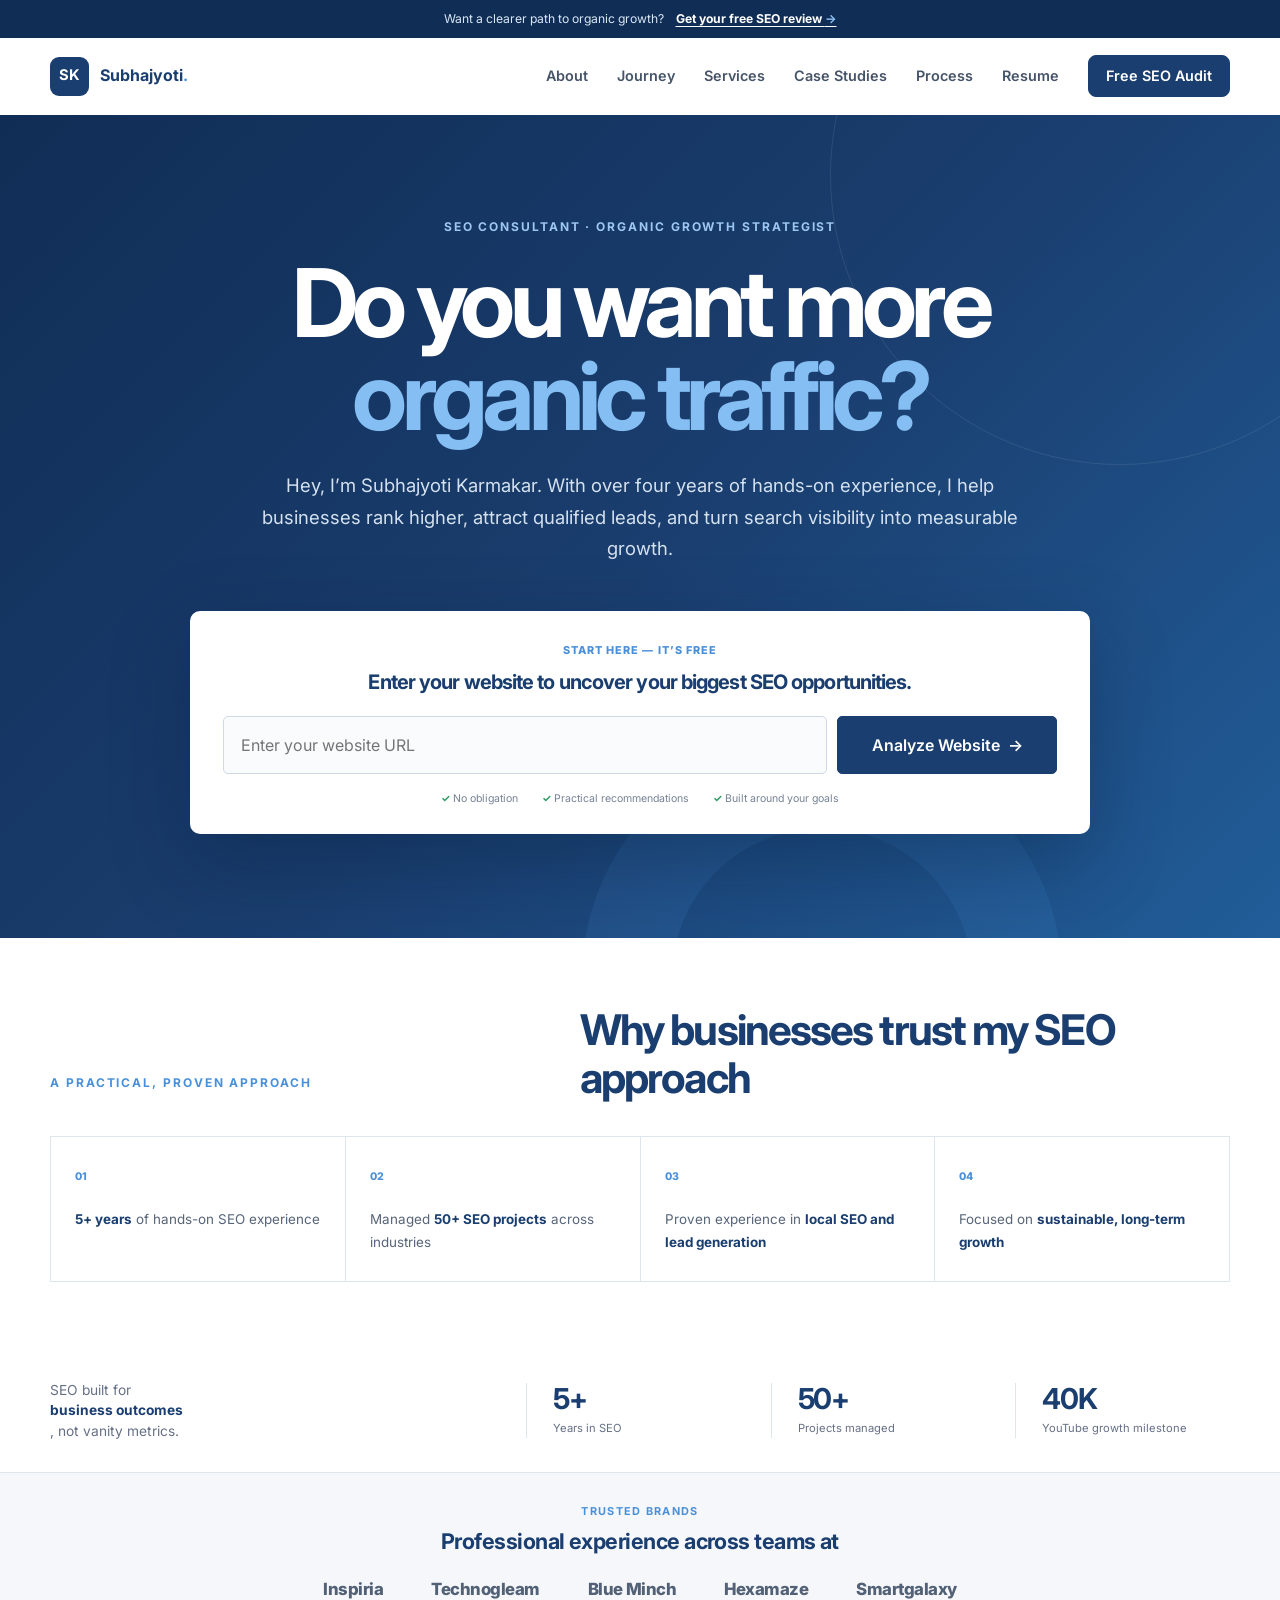
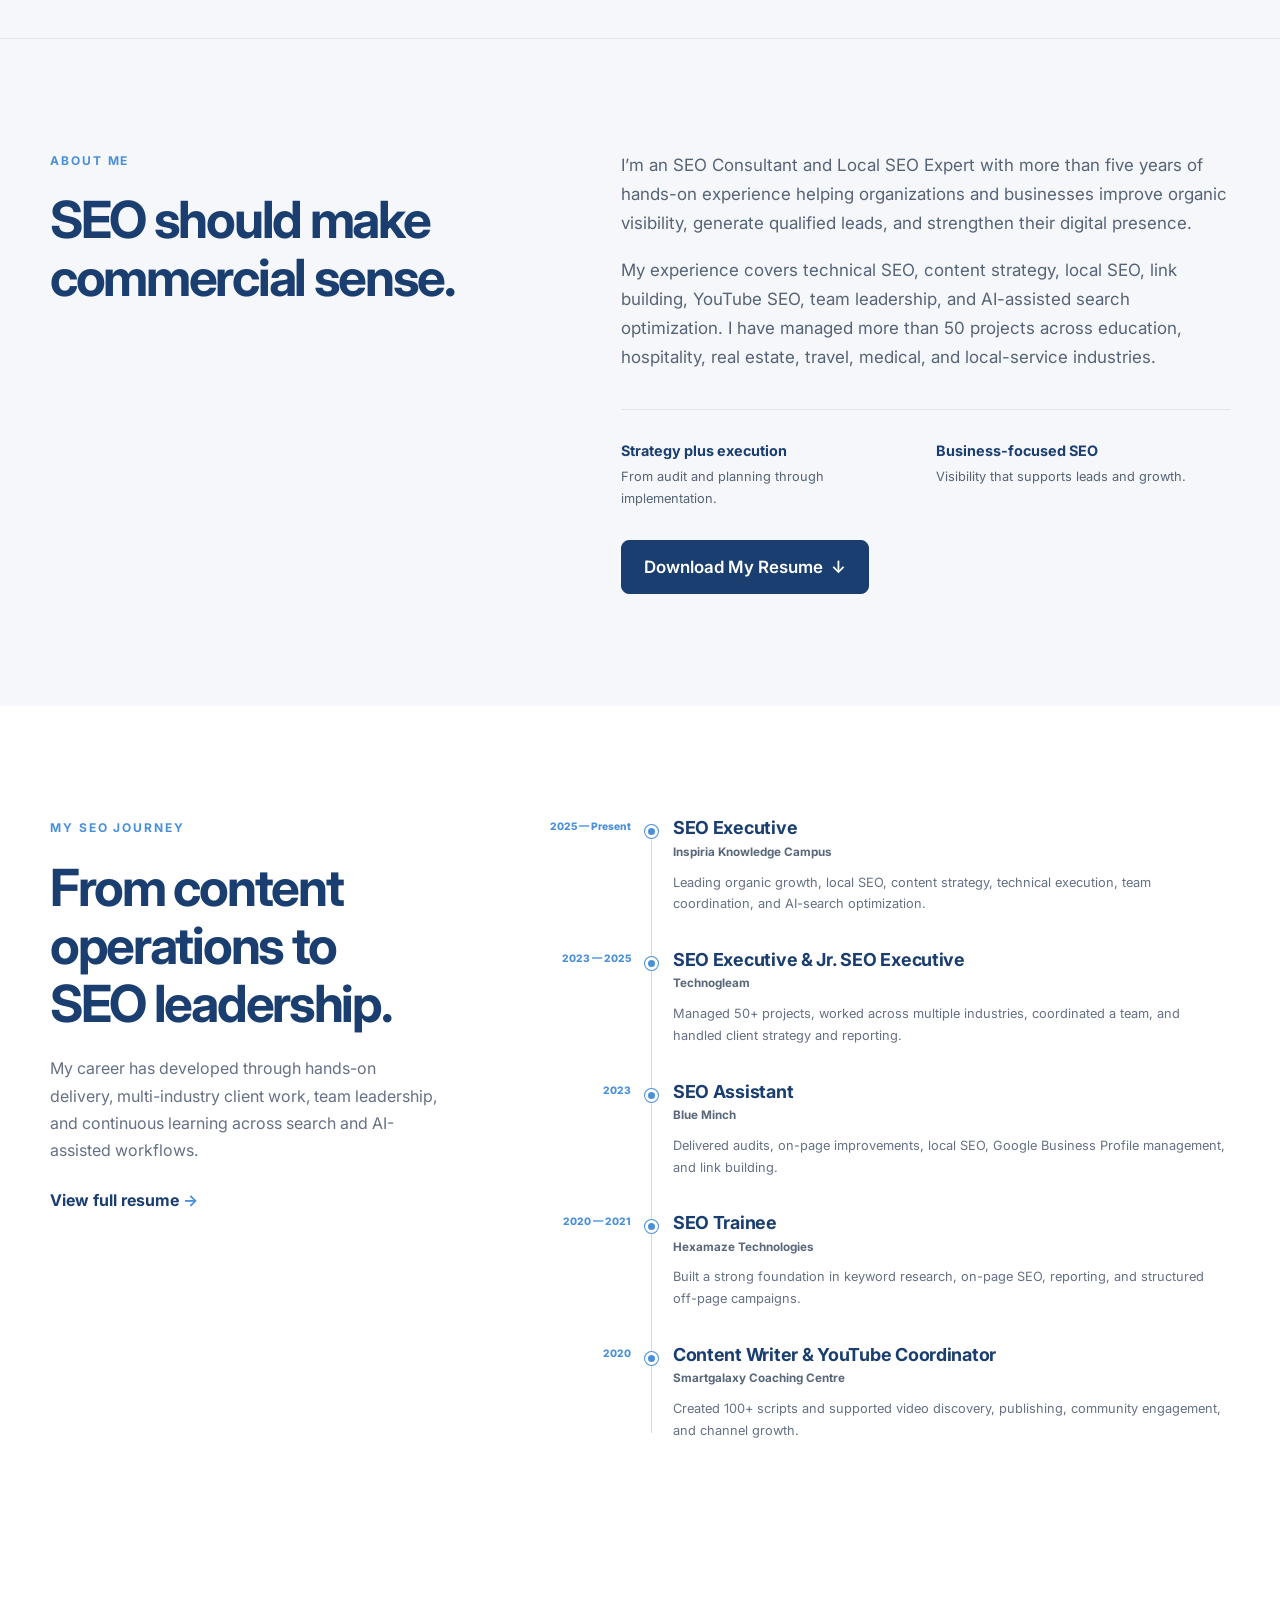
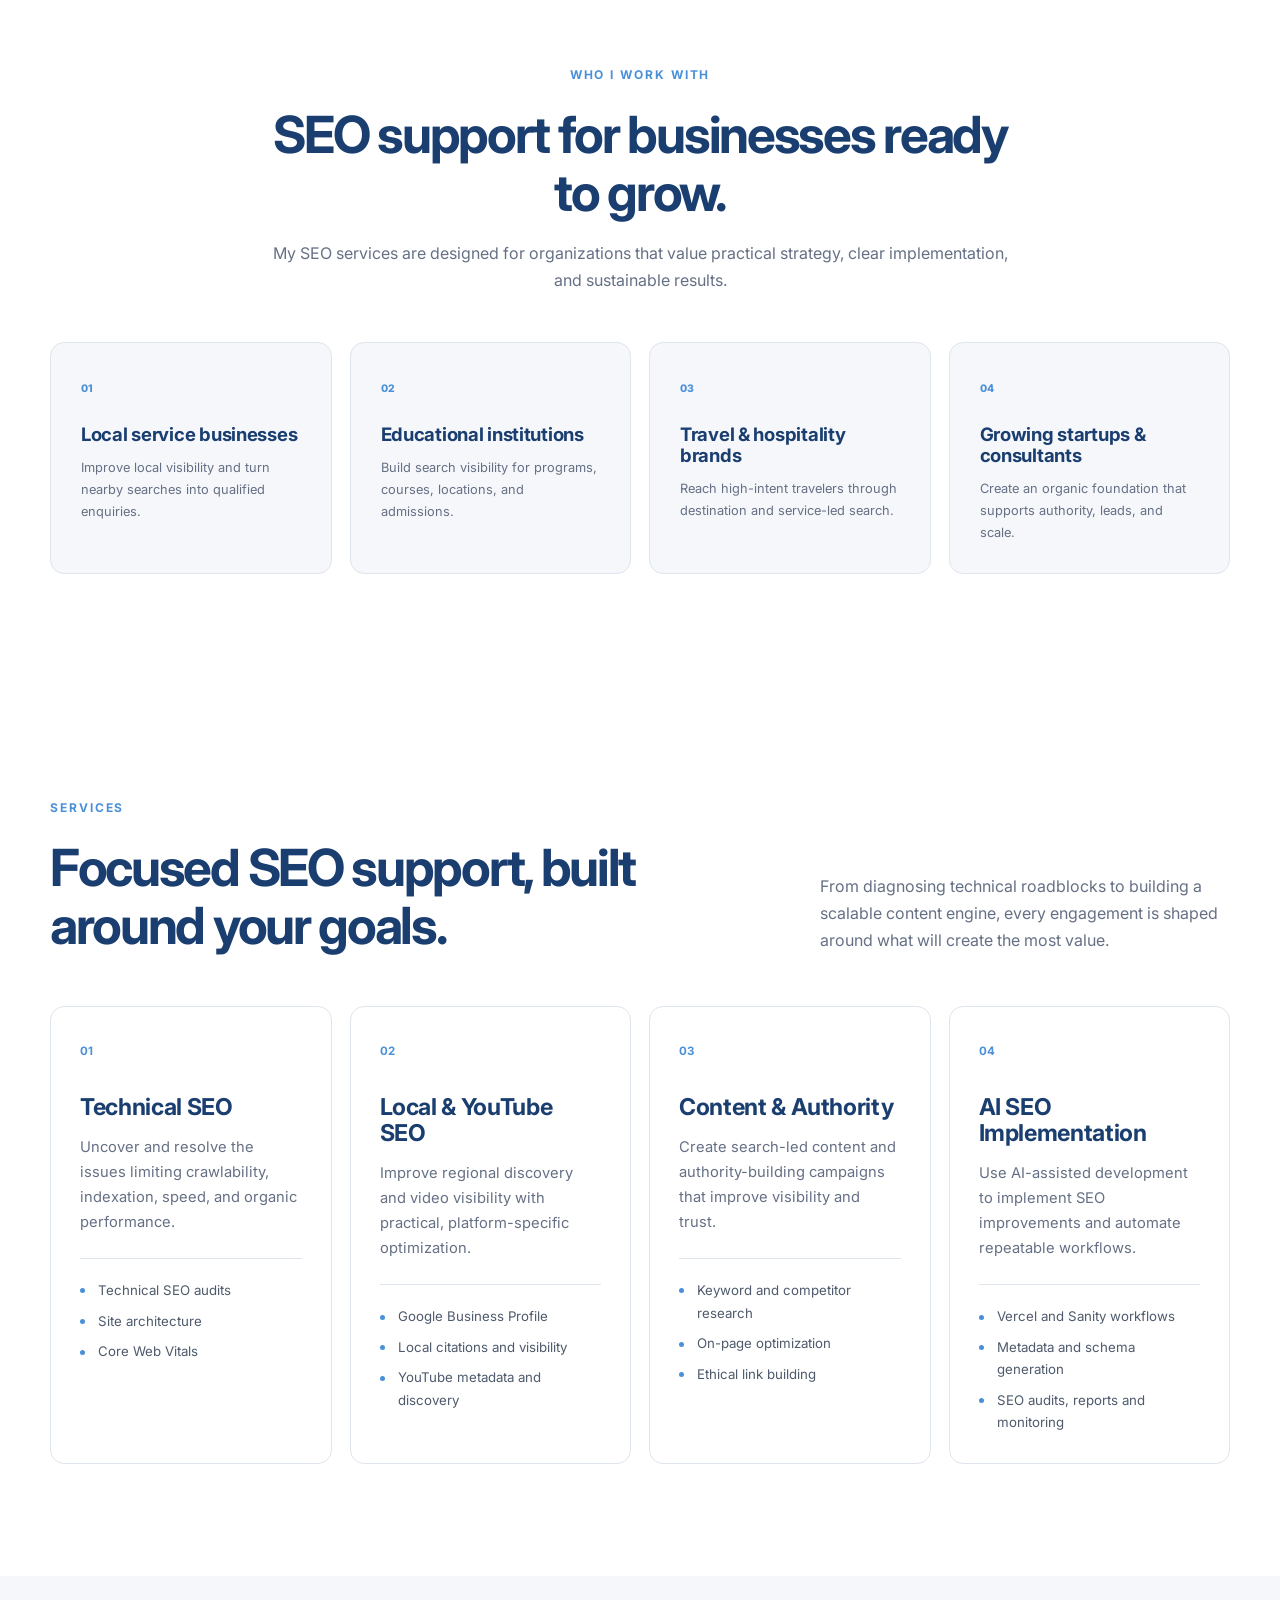
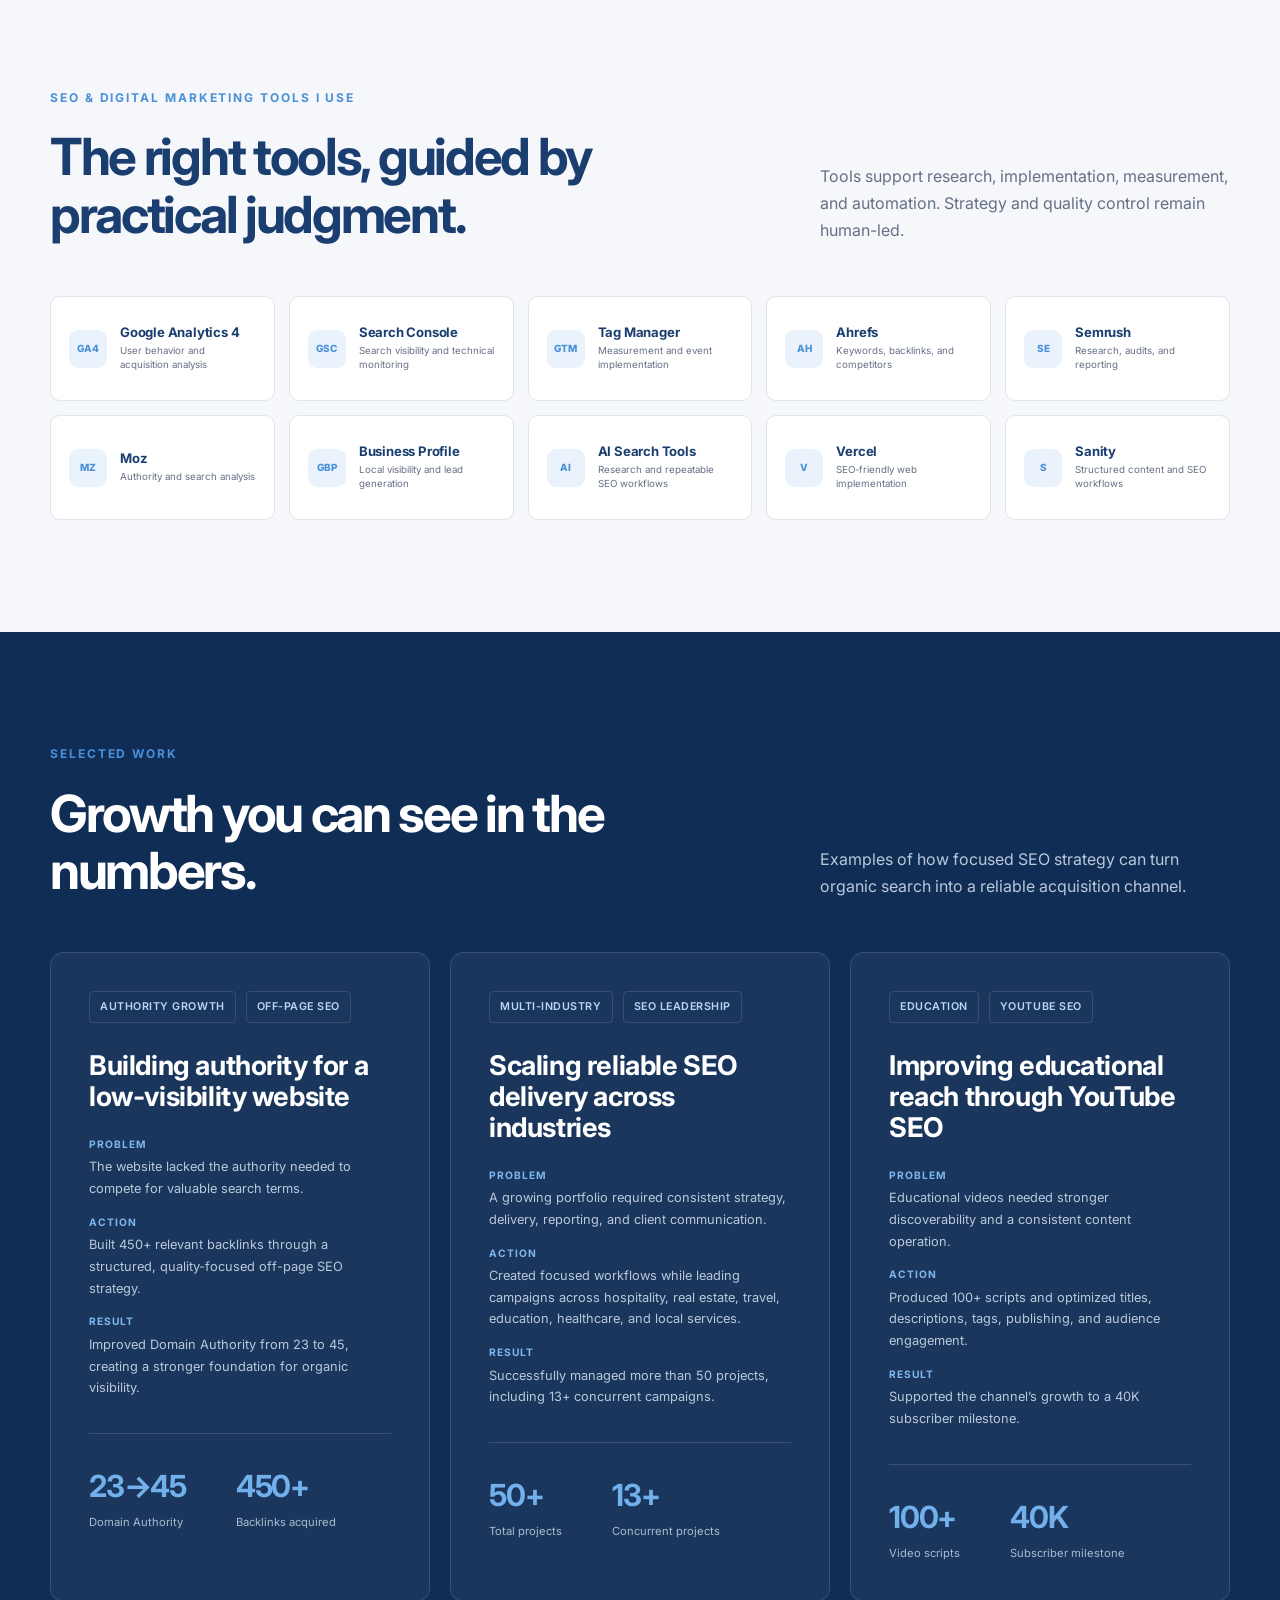
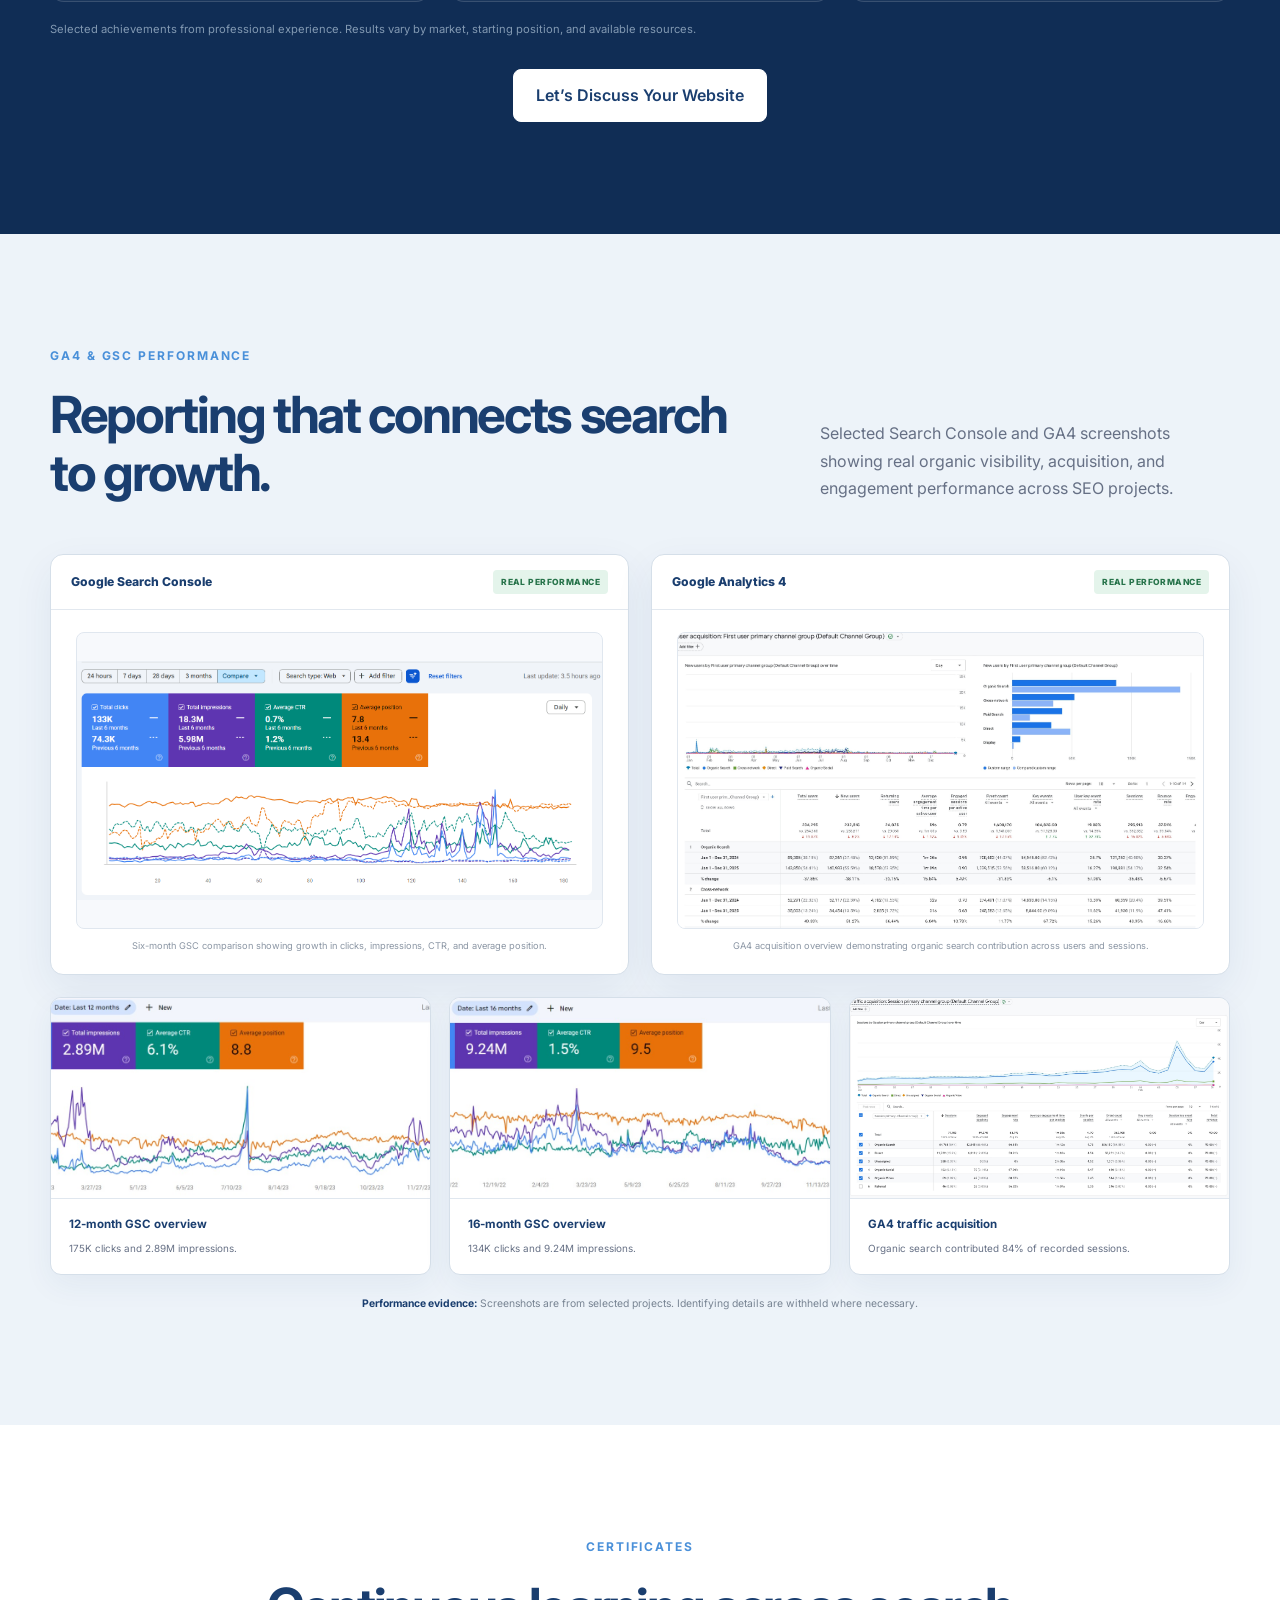
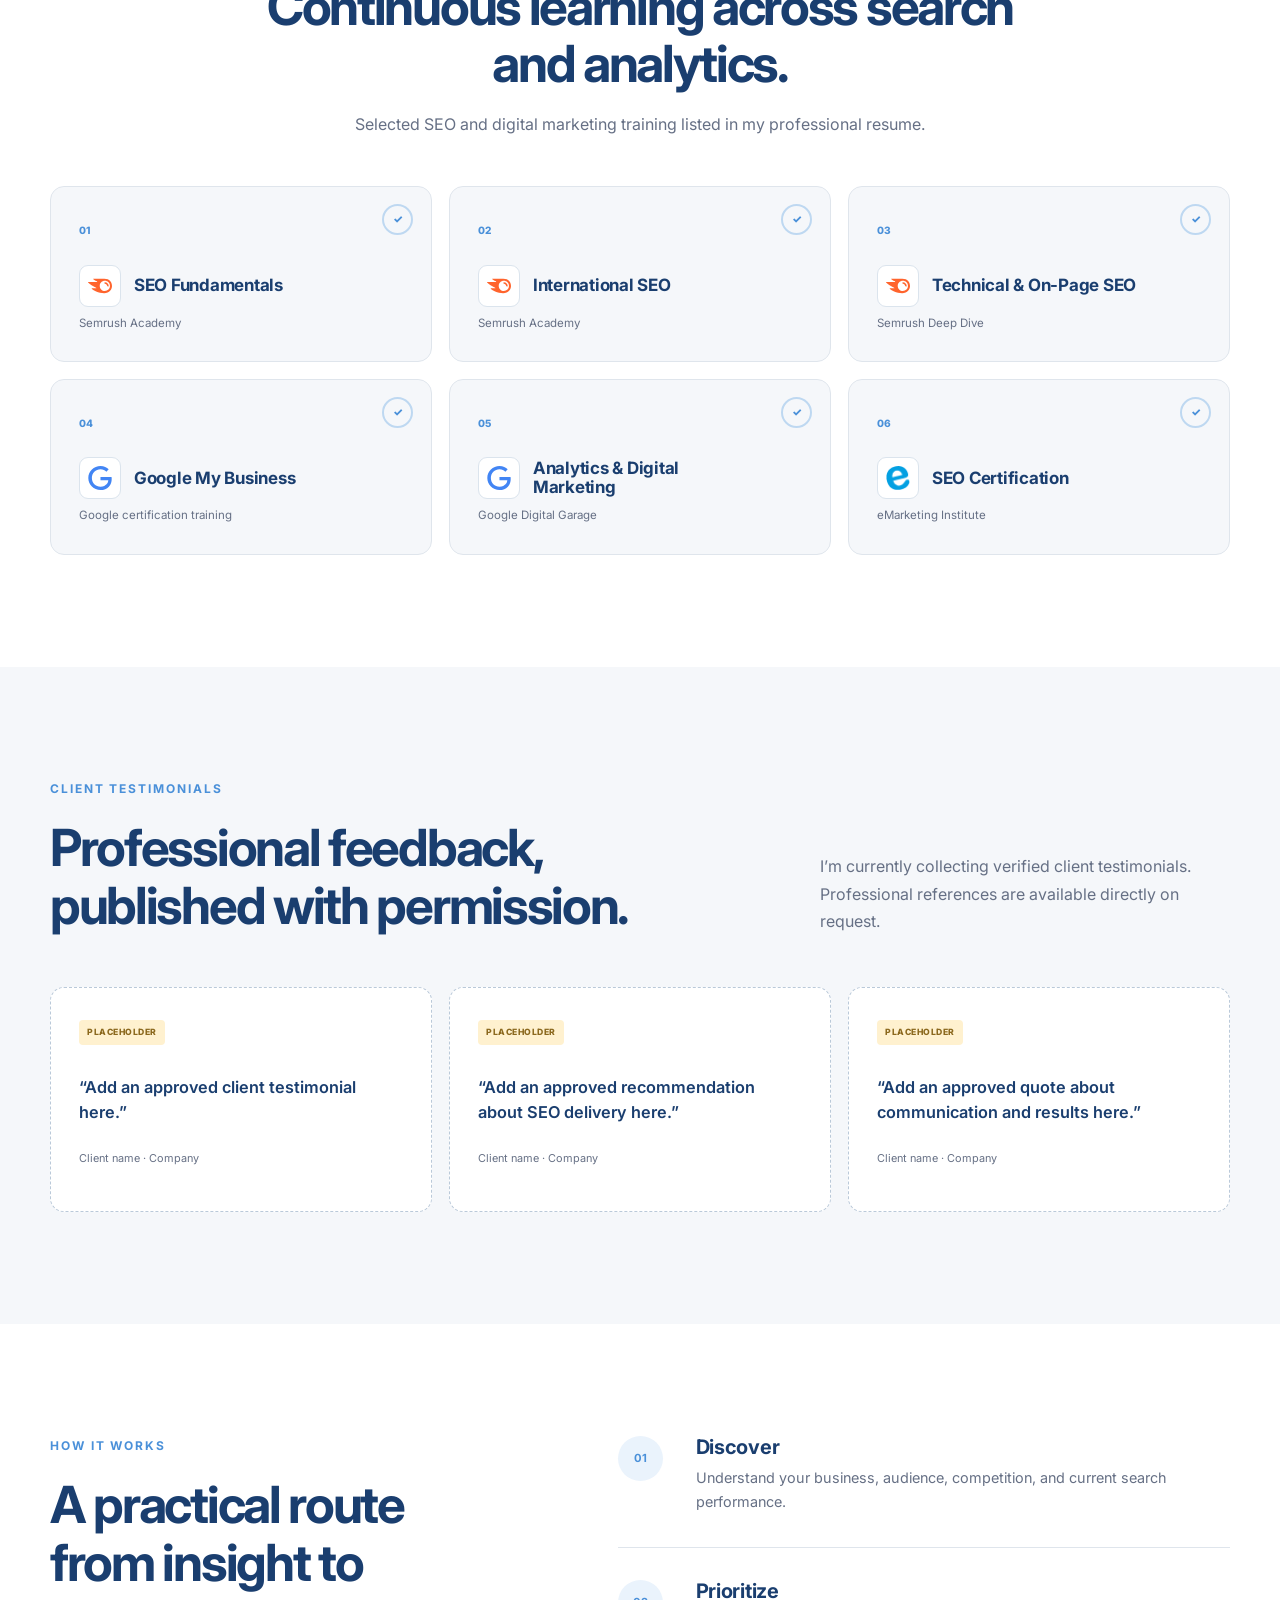
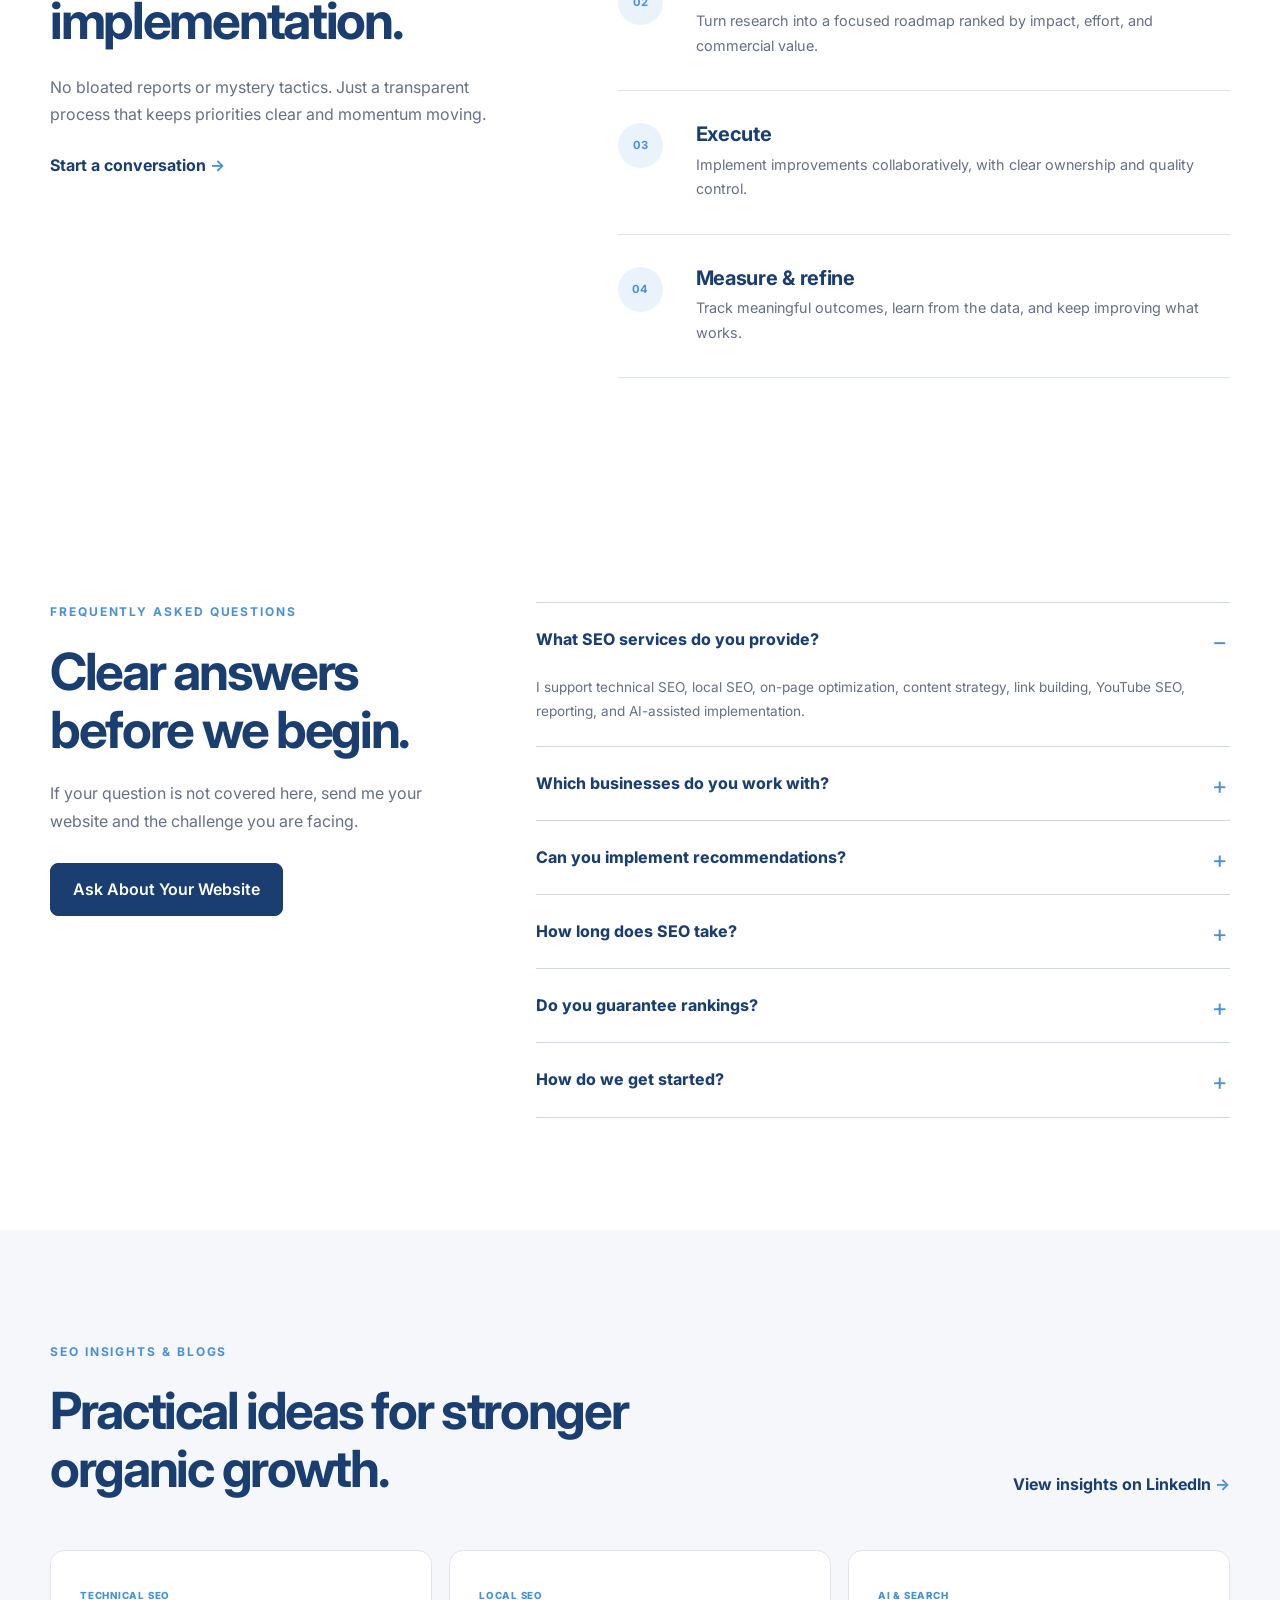
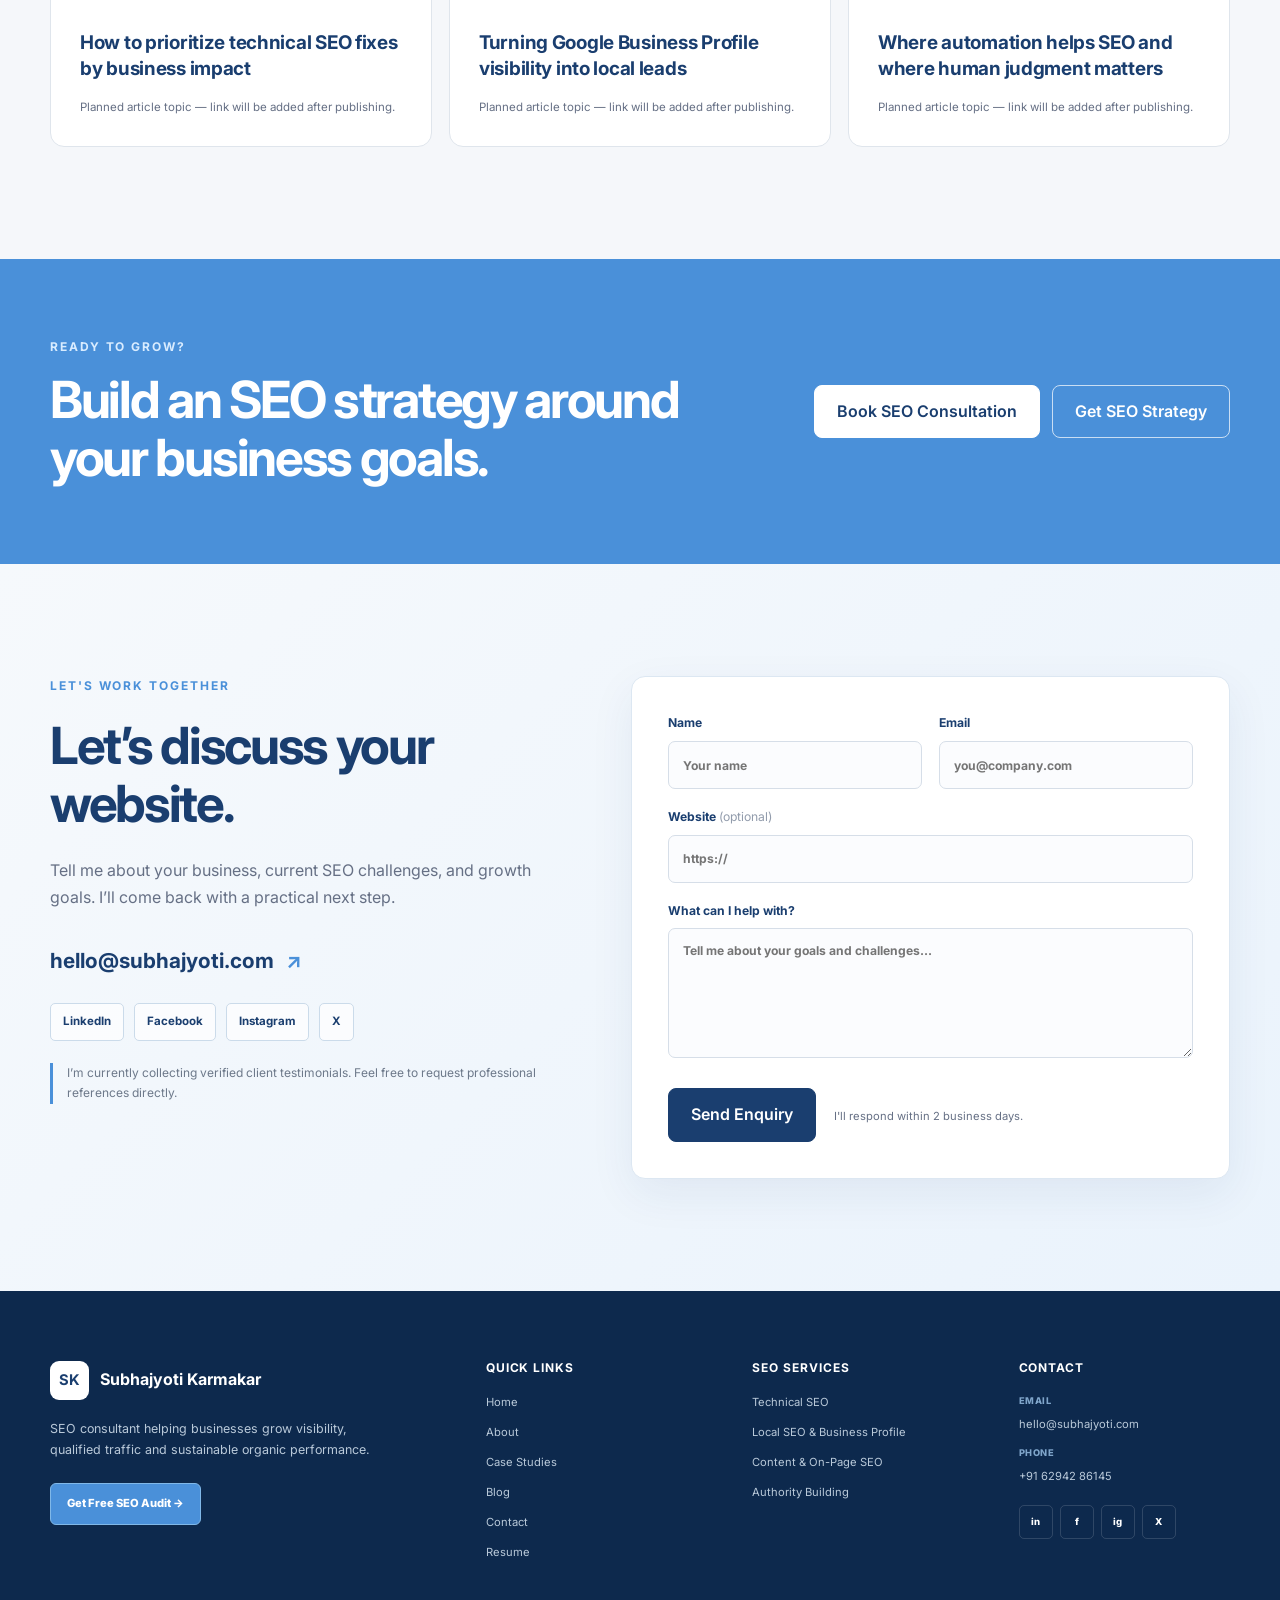
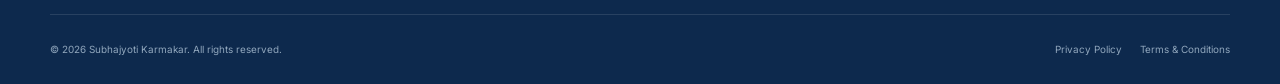
==== index.html @ 091ea323 "Add files via upload" ====
<!DOCTYPE html>
<html lang="en">
<head>
  <meta charset="UTF-8">
  <meta name="viewport" content="width=device-width, initial-scale=1.0">
  <meta name="description" content="Subhajyoti Karmakar is an SEO Consultant and Local SEO Expert providing practical SEO services for sustainable visibility, qualified leads and business growth.">
  <meta name="author" content="Subhajyoti Karmakar">
  <meta name="theme-color" content="#1A3E6F">

  <meta property="og:type" content="website">
  <meta property="og:title" content="Subhajyoti Karmakar | SEO Consultant & Local SEO Expert">
  <meta property="og:description" content="Practical, data-driven SEO services for sustainable visibility, qualified leads and long-term business growth.">

  <title>SEO Consultant & Local SEO Expert | Subhajyoti Karmakar</title>

  <link rel="preconnect" href="https://fonts.googleapis.com">
  <link rel="preconnect" href="https://fonts.gstatic.com" crossorigin>
  <link href="https://fonts.googleapis.com/css2?family=Inter:wght@400;500;600;700&display=swap" rel="stylesheet">
  <link rel="stylesheet" href="assets/css/styles.css">
  <script src="assets/js/script.js" defer></script>

  <script type="application/ld+json">
    {
      "@context": "https://schema.org",
      "@type": "Person",
      "name": "Subhajyoti Karmakar",
      "jobTitle": "SEO Consultant and Local SEO Expert",
      "email": "mailto:hello@subhajyoti.com",
      "sameAs": [
        "https://www.linkedin.com/in/subhajyoti-karmakar/",
        "https://www.facebook.com/subhajyotik0",
        "https://www.instagram.com/iamsubhajyoti/",
        "https://x.com/i_am_subhajyoti"
      ],
      "description": "SEO consultant with over four years of experience in technical SEO, local SEO, content strategy, link building and AI-assisted SEO implementation.",
      "knowsAbout": ["Technical SEO", "Local SEO", "Content Strategy", "Link Building", "YouTube SEO", "Vercel", "Sanity", "SEO Automation"]
    }
  </script>
  <script type="application/ld+json">
    {
      "@context": "https://schema.org",
      "@type": "FAQPage",
      "mainEntity": [
        {"@type":"Question","name":"What SEO services do you provide?","acceptedAnswer":{"@type":"Answer","text":"Technical SEO, local SEO, on-page optimization, content strategy, link building, YouTube SEO, reporting, and AI-assisted implementation."}},
        {"@type":"Question","name":"Which businesses do you work with?","acceptedAnswer":{"@type":"Answer","text":"Local service businesses, educational institutions, travel and hospitality brands, startups, and independent consultants."}},
        {"@type":"Question","name":"Can you implement recommendations?","acceptedAnswer":{"@type":"Answer","text":"Yes. Support is available for strategy and implementation, including technical fixes, metadata, schema, content workflows, Vercel, and Sanity."}},
        {"@type":"Question","name":"How long does SEO take?","acceptedAnswer":{"@type":"Answer","text":"Timelines depend on competition, website health, authority, and resources. Sustainable campaigns usually require consistent work over several months."}},
        {"@type":"Question","name":"Do you guarantee rankings?","acceptedAnswer":{"@type":"Answer","text":"No specific ranking can be guaranteed. The focus is on strong fundamentals, qualified visibility, measurable improvement, and long-term growth."}},
        {"@type":"Question","name":"How do we get started?","acceptedAnswer":{"@type":"Answer","text":"Share your website, target market, business goal, and current challenge to receive a practical recommended next step."}}
      ]
    }
  </script>
</head>
<body>
  <a class="skip-link" href="#main-content">Skip to main content</a>

  <div class="announcement">
    <div class="container announcement-inner">
      <span>Want a clearer path to organic growth?</span>
      <a href="#contact">Get your free SEO review <span aria-hidden="true">&rarr;</span></a>
    </div>
  </div>

  <header class="site-header" id="top">
    <div class="container nav-wrap">
      <a class="brand" href="#top" aria-label="Subhajyoti Karmakar, home">
        <span class="brand-mark" aria-hidden="true">SK</span>
        <span>Subhajyoti<span class="brand-dot">.</span></span>
      </a>

      <button class="menu-toggle" type="button" aria-expanded="false" aria-controls="primary-nav" aria-label="Open navigation menu">
        <span></span><span></span><span></span>
      </button>

      <nav class="primary-nav" id="primary-nav" aria-label="Primary navigation">
        <a href="#about">About</a>
        <a href="#journey">Journey</a>
        <a href="#services">Services</a>
        <a href="#work">Case Studies</a>
        <a href="#process">Process</a>
        <a href="assets/documents/subhajyoti-karmakar-resume.pdf" target="_blank">Resume</a>
        <a class="button button-small" href="#contact">Free SEO Audit</a>
      </nav>
    </div>
  </header>

  <main id="main-content">
    <section class="hero section" id="audit" aria-labelledby="hero-title">
      <div class="container hero-grid">
        <div class="hero-copy">
          <p class="eyebrow hero-eyebrow">SEO Consultant &middot; Organic Growth Strategist</p>
          <h1 id="hero-title">Do you want more <span>organic traffic?</span></h1>
          <p class="hero-text">Hey, I&rsquo;m Subhajyoti Karmakar. With over four years of hands-on experience, I help businesses rank higher, attract qualified leads, and turn search visibility into measurable growth.</p>
        </div>

        <aside class="audit-card" aria-label="Free SEO audit request">
          <span class="audit-kicker">Start here &mdash; it&rsquo;s free</span>
          <h2>Enter your website to uncover your biggest SEO opportunities.</h2>
          <form class="audit-form" id="audit-form">
            <label class="sr-only" for="audit-url">Your website URL</label>
            <input id="audit-url" name="website" type="url" autocomplete="url" placeholder="Enter your website URL" required>
            <button class="button" type="submit">Analyze Website <span aria-hidden="true">&rarr;</span></button>
          </form>
          <div class="audit-points">
            <span><i aria-hidden="true">&check;</i> No obligation</span>
            <span><i aria-hidden="true">&check;</i> Practical recommendations</span>
            <span><i aria-hidden="true">&check;</i> Built around your goals</span>
          </div>
        </aside>
      </div>
    </section>

    <section class="trust-highlight" aria-labelledby="trust-title">
      <div class="container">
        <div class="trust-heading">
          <p class="eyebrow">A practical, proven approach</p>
          <h2 id="trust-title">Why businesses trust my SEO approach</h2>
        </div>
        <div class="trust-grid">
          <article><span>01</span><p><strong>5+ years</strong> of hands-on SEO experience</p></article>
          <article><span>02</span><p>Managed <strong>50+ SEO projects</strong> across industries</p></article>
          <article><span>03</span><p>Proven experience in <strong>local SEO and lead generation</strong></p></article>
          <article><span>04</span><p>Focused on <strong>sustainable, long-term growth</strong></p></article>
        </div>
      </div>
    </section>

    <section class="proof-strip" aria-label="SEO highlights">
      <div class="container proof-grid">
        <p>SEO built for <strong>business outcomes</strong>, not vanity metrics.</p>
        <div><strong>5+</strong><span>Years in SEO</span></div>
        <div><strong>50+</strong><span>Projects managed</span></div>
        <div><strong>40K</strong><span>YouTube growth milestone</span></div>
      </div>
    </section>

    <section class="brand-strip" aria-labelledby="brands-title">
      <div class="container">
        <p class="eyebrow">Trusted brands</p>
        <h2 id="brands-title">Professional experience across teams at</h2>
        <div class="brand-list" aria-label="Previous workplaces">
          <span>Inspiria</span>
          <span>Technogleam</span>
          <span>Blue Minch</span>
          <span>Hexamaze</span>
          <span>Smartgalaxy</span>
        </div>
      </div>
    </section>

    <section class="section section-muted" id="about" aria-labelledby="about-title">
      <div class="container split-grid">
        <div>
          <p class="eyebrow">About me</p>
          <h2 id="about-title">SEO should make commercial sense.</h2>
        </div>
        <div class="about-copy">
          <p>I&rsquo;m an SEO Consultant and Local SEO Expert with more than five years of hands-on experience helping organizations and businesses improve organic visibility, generate qualified leads, and strengthen their digital presence.</p>
          <p>My experience covers technical SEO, content strategy, local SEO, link building, YouTube SEO, team leadership, and AI-assisted search optimization. I have managed more than 50 projects across education, hospitality, real estate, travel, medical, and local-service industries.</p>
          <div class="principles">
            <div><strong>Strategy plus execution</strong><span>From audit and planning through implementation.</span></div>
            <div><strong>Business-focused SEO</strong><span>Visibility that supports leads and growth.</span></div>
          </div>
          <a class="button resume-button" href="assets/documents/subhajyoti-karmakar-resume.pdf" download>Download My Resume <span aria-hidden="true">&darr;</span></a>
        </div>
      </div>
    </section>

    <section class="section journey-section" id="journey" aria-labelledby="journey-title">
      <div class="container journey-layout">
        <div class="journey-intro">
          <p class="eyebrow">My SEO journey</p>
          <h2 id="journey-title">From content operations to SEO leadership.</h2>
          <p>My career has developed through hands-on delivery, multi-industry client work, team leadership, and continuous learning across search and AI-assisted workflows.</p>
          <a class="text-link" href="assets/documents/subhajyoti-karmakar-resume.pdf" target="_blank">View full resume <span aria-hidden="true">&rarr;</span></a>
        </div>
        <ol class="journey-timeline">
          <li><time>2025 &mdash; Present</time><div><h3>SEO Executive</h3><strong>Inspiria Knowledge Campus</strong><p>Leading organic growth, local SEO, content strategy, technical execution, team coordination, and AI-search optimization.</p></div></li>
          <li><time>2023 &mdash; 2025</time><div><h3>SEO Executive &amp; Jr. SEO Executive</h3><strong>Technogleam</strong><p>Managed 50+ projects, worked across multiple industries, coordinated a team, and handled client strategy and reporting.</p></div></li>
          <li><time>2023</time><div><h3>SEO Assistant</h3><strong>Blue Minch</strong><p>Delivered audits, on-page improvements, local SEO, Google Business Profile management, and link building.</p></div></li>
          <li><time>2020 &mdash; 2021</time><div><h3>SEO Trainee</h3><strong>Hexamaze Technologies</strong><p>Built a strong foundation in keyword research, on-page SEO, reporting, and structured off-page campaigns.</p></div></li>
          <li><time>2020</time><div><h3>Content Writer &amp; YouTube Coordinator</h3><strong>Smartgalaxy Coaching Centre</strong><p>Created 100+ scripts and supported video discovery, publishing, community engagement, and channel growth.</p></div></li>
        </ol>
      </div>
    </section>

    <section class="section clients-section" id="clients" aria-labelledby="clients-title">
      <div class="container">
        <div class="center-heading clients-heading">
          <p class="eyebrow">Who I work with</p>
          <h2 id="clients-title">SEO support for businesses ready to grow.</h2>
          <p>My SEO services are designed for organizations that value practical strategy, clear implementation, and sustainable results.</p>
        </div>
        <div class="client-grid">
          <article><span>01</span><h3>Local service businesses</h3><p>Improve local visibility and turn nearby searches into qualified enquiries.</p></article>
          <article><span>02</span><h3>Educational institutions</h3><p>Build search visibility for programs, courses, locations, and admissions.</p></article>
          <article><span>03</span><h3>Travel &amp; hospitality brands</h3><p>Reach high-intent travelers through destination and service-led search.</p></article>
          <article><span>04</span><h3>Growing startups &amp; consultants</h3><p>Create an organic foundation that supports authority, leads, and scale.</p></article>
        </div>
      </div>
    </section>

    <section class="section" id="services" aria-labelledby="services-title">
      <div class="container">
        <div class="section-heading">
          <div>
            <p class="eyebrow">Services</p>
            <h2 id="services-title">Focused SEO support, built around your goals.</h2>
          </div>
          <p>From diagnosing technical roadblocks to building a scalable content engine, every engagement is shaped around what will create the most value.</p>
        </div>

        <div class="service-grid">
          <article class="service-card">
            <span class="card-number">01</span>
            <h3>Technical SEO</h3>
            <p>Uncover and resolve the issues limiting crawlability, indexation, speed, and organic performance.</p>
            <ul>
              <li>Technical SEO audits</li>
              <li>Site architecture</li>
              <li>Core Web Vitals</li>
            </ul>
          </article>
          <article class="service-card">
            <span class="card-number">02</span>
            <h3>Local &amp; YouTube SEO</h3>
            <p>Improve regional discovery and video visibility with practical, platform-specific optimization.</p>
            <ul>
              <li>Google Business Profile</li>
              <li>Local citations and visibility</li>
              <li>YouTube metadata and discovery</li>
            </ul>
          </article>
          <article class="service-card">
            <span class="card-number">03</span>
            <h3>Content &amp; Authority</h3>
            <p>Create search-led content and authority-building campaigns that improve visibility and trust.</p>
            <ul>
              <li>Keyword and competitor research</li>
              <li>On-page optimization</li>
              <li>Ethical link building</li>
            </ul>
          </article>
          <article class="service-card">
            <span class="card-number">04</span>
            <h3>AI SEO Implementation</h3>
            <p>Use AI-assisted development to implement SEO improvements and automate repeatable workflows.</p>
            <ul>
              <li>Vercel and Sanity workflows</li>
              <li>Metadata and schema generation</li>
              <li>SEO audits, reports and monitoring</li>
            </ul>
          </article>
        </div>
      </div>
    </section>

    <section class="section tools-section" id="tools" aria-labelledby="tools-title">
      <div class="container">
        <div class="section-heading tools-heading">
          <div>
            <p class="eyebrow">SEO &amp; digital marketing tools I use</p>
            <h2 id="tools-title">The right tools, guided by practical judgment.</h2>
          </div>
          <p>Tools support research, implementation, measurement, and automation. Strategy and quality control remain human-led.</p>
        </div>
        <div class="tool-grid">
          <article><span>GA4</span><div><h3>Google Analytics 4</h3><p>User behavior and acquisition analysis</p></div></article>
          <article><span>GSC</span><div><h3>Search Console</h3><p>Search visibility and technical monitoring</p></div></article>
          <article><span>GTM</span><div><h3>Tag Manager</h3><p>Measurement and event implementation</p></div></article>
          <article><span>AH</span><div><h3>Ahrefs</h3><p>Keywords, backlinks, and competitors</p></div></article>
          <article><span>SE</span><div><h3>Semrush</h3><p>Research, audits, and reporting</p></div></article>
          <article><span>MZ</span><div><h3>Moz</h3><p>Authority and search analysis</p></div></article>
          <article><span>GBP</span><div><h3>Business Profile</h3><p>Local visibility and lead generation</p></div></article>
          <article><span>AI</span><div><h3>AI Search Tools</h3><p>Research and repeatable SEO workflows</p></div></article>
          <article><span>V</span><div><h3>Vercel</h3><p>SEO-friendly web implementation</p></div></article>
          <article><span>S</span><div><h3>Sanity</h3><p>Structured content and SEO workflows</p></div></article>
        </div>
      </div>
    </section>

    <section class="section section-navy" id="work" aria-labelledby="work-title">
      <div class="container">
        <div class="section-heading light-heading">
          <div>
            <p class="eyebrow">Selected work</p>
            <h2 id="work-title">Growth you can see in the numbers.</h2>
          </div>
          <p>Examples of how focused SEO strategy can turn organic search into a reliable acquisition channel.</p>
        </div>

        <div class="case-grid">
          <article class="case-card">
            <div class="case-meta"><span>Authority Growth</span><span>Off-Page SEO</span></div>
            <h3>Building authority for a low-visibility website</h3>
            <div class="case-story">
              <p><strong>Problem</strong>The website lacked the authority needed to compete for valuable search terms.</p>
              <p><strong>Action</strong>Built 450+ relevant backlinks through a structured, quality-focused off-page SEO strategy.</p>
              <p><strong>Result</strong>Improved Domain Authority from 23 to 45, creating a stronger foundation for organic visibility.</p>
            </div>
            <div class="case-results">
              <div><strong>23&rarr;45</strong><span>Domain Authority</span></div>
              <div><strong>450+</strong><span>Backlinks acquired</span></div>
            </div>
          </article>
          <article class="case-card">
            <div class="case-meta"><span>Multi-Industry</span><span>SEO Leadership</span></div>
            <h3>Scaling reliable SEO delivery across industries</h3>
            <div class="case-story">
              <p><strong>Problem</strong>A growing portfolio required consistent strategy, delivery, reporting, and client communication.</p>
              <p><strong>Action</strong>Created focused workflows while leading campaigns across hospitality, real estate, travel, education, healthcare, and local services.</p>
              <p><strong>Result</strong>Successfully managed more than 50 projects, including 13+ concurrent campaigns.</p>
            </div>
            <div class="case-results">
              <div><strong>50+</strong><span>Total projects</span></div>
              <div><strong>13+</strong><span>Concurrent projects</span></div>
            </div>
          </article>
          <article class="case-card">
            <div class="case-meta"><span>Education</span><span>YouTube SEO</span></div>
            <h3>Improving educational reach through YouTube SEO</h3>
            <div class="case-story">
              <p><strong>Problem</strong>Educational videos needed stronger discoverability and a consistent content operation.</p>
              <p><strong>Action</strong>Produced 100+ scripts and optimized titles, descriptions, tags, publishing, and audience engagement.</p>
              <p><strong>Result</strong>Supported the channel&rsquo;s growth to a 40K subscriber milestone.</p>
            </div>
            <div class="case-results">
              <div><strong>100+</strong><span>Video scripts</span></div>
              <div><strong>40K</strong><span>Subscriber milestone</span></div>
            </div>
          </article>
        </div>
        <p class="case-note">Selected achievements from professional experience. Results vary by market, starting position, and available resources.</p>
        <div class="case-cta"><a class="button button-light" href="#contact">Let&rsquo;s Discuss Your Website</a></div>
      </div>
    </section>

    <section class="section performance-section" id="performance" aria-labelledby="performance-title">
      <div class="container">
        <div class="section-heading">
          <div>
            <p class="eyebrow">GA4 &amp; GSC performance</p>
            <h2 id="performance-title">Reporting that connects search to growth.</h2>
          </div>
          <p>Selected Search Console and GA4 screenshots showing real organic visibility, acquisition, and engagement performance across SEO projects.</p>
        </div>
        <div class="screenshot-grid">
          <figure class="performance-mockup">
            <div class="mockup-bar"><span>Google Search Console</span><small class="verified-label">Real performance</small></div>
            <a class="performance-image-link" href="assets/images/performance/gsc-six-month-performance-comparison.png" target="_blank" rel="noopener" aria-label="Open the full Google Search Console six-month comparison screenshot">
              <img src="assets/images/performance/gsc-six-month-performance-comparison.png" width="1455" height="664" alt="Google Search Console comparison showing 133K clicks and 18.3M impressions in the latest six months" loading="lazy" decoding="async">
            </a>
            <figcaption>Six-month GSC comparison showing growth in clicks, impressions, CTR, and average position.</figcaption>
          </figure>
          <figure class="performance-mockup ga4-mockup">
            <div class="mockup-bar"><span>Google Analytics 4</span><small class="verified-label">Real performance</small></div>
            <a class="performance-image-link" href="assets/images/performance/ga4-user-acquisition-overview.jpg" target="_blank" rel="noopener" aria-label="Open the full GA4 user acquisition screenshot">
              <img src="assets/images/performance/ga4-user-acquisition-overview.jpg" width="2858" height="2298" alt="Google Analytics 4 user acquisition report comparing organic search and other acquisition channels" loading="lazy" decoding="async">
            </a>
            <figcaption>GA4 acquisition overview demonstrating organic search contribution across users and sessions.</figcaption>
          </figure>
        </div>
        <div class="performance-evidence-grid" aria-label="Additional SEO performance screenshots">
          <figure class="performance-evidence">
            <a class="performance-image-link" href="assets/images/performance/gsc-twelve-month-performance.jpeg" target="_blank" rel="noopener" aria-label="Open the full twelve-month Search Console screenshot">
              <img src="assets/images/performance/gsc-twelve-month-performance.jpeg" width="1280" height="471" alt="Google Search Console twelve-month report showing 175K clicks, 2.89M impressions, 6.1 percent CTR, and 8.8 average position" loading="lazy" decoding="async">
            </a>
            <figcaption><strong>12-month GSC overview</strong><span>175K clicks and 2.89M impressions.</span></figcaption>
          </figure>
          <figure class="performance-evidence">
            <a class="performance-image-link" href="assets/images/performance/gsc-sixteen-month-performance.jpeg" target="_blank" rel="noopener" aria-label="Open the full sixteen-month Search Console screenshot">
              <img src="assets/images/performance/gsc-sixteen-month-performance.jpeg" width="1280" height="480" alt="Google Search Console sixteen-month report showing 134K clicks, 9.24M impressions, 1.5 percent CTR, and 9.5 average position" loading="lazy" decoding="async">
            </a>
            <figcaption><strong>16-month GSC overview</strong><span>134K clicks and 9.24M impressions.</span></figcaption>
          </figure>
          <figure class="performance-evidence">
            <a class="performance-image-link" href="assets/images/performance/ga4-organic-traffic-acquisition.jpg" target="_blank" rel="noopener" aria-label="Open the full GA4 traffic acquisition screenshot">
              <img src="assets/images/performance/ga4-organic-traffic-acquisition.jpg" width="3009" height="1532" alt="Google Analytics 4 traffic acquisition report showing organic search as the leading session channel" loading="lazy" decoding="async">
            </a>
            <figcaption><strong>GA4 traffic acquisition</strong><span>Organic search contributed 84% of recorded sessions.</span></figcaption>
          </figure>
        </div>
        <p class="performance-note"><strong>Performance evidence:</strong> Screenshots are from selected projects. Identifying details are withheld where necessary.</p>
      </div>
    </section>

    <section class="section certificate-section" id="certificates" aria-labelledby="certificates-title">
      <div class="container">
        <div class="center-heading">
          <p class="eyebrow">Certificates</p>
          <h2 id="certificates-title">Continuous learning across search and analytics.</h2>
          <p>Selected SEO and digital marketing training listed in my professional resume.</p>
        </div>
        <div class="certificate-grid">
          <article><span>01</span><div class="certificate-title"><img src="assets/images/certificates/semrush.svg" width="42" height="42" alt="Semrush logo"><h3>SEO Fundamentals</h3></div><p>Semrush Academy</p></article>
          <article><span>02</span><div class="certificate-title"><img src="assets/images/certificates/semrush.svg" width="42" height="42" alt="Semrush logo"><h3>International SEO</h3></div><p>Semrush Academy</p></article>
          <article><span>03</span><div class="certificate-title"><img src="assets/images/certificates/semrush.svg" width="42" height="42" alt="Semrush logo"><h3>Technical &amp; On-Page SEO</h3></div><p>Semrush Deep Dive</p></article>
          <article><span>04</span><div class="certificate-title"><img src="assets/images/certificates/google.svg" width="42" height="42" alt="Google logo"><h3>Google My Business</h3></div><p>Google certification training</p></article>
          <article><span>05</span><div class="certificate-title"><img src="assets/images/certificates/google.svg" width="42" height="42" alt="Google logo"><h3>Analytics &amp; Digital Marketing</h3></div><p>Google Digital Garage</p></article>
          <article><span>06</span><div class="certificate-title"><img src="assets/images/certificates/emarketing-institute.png" width="42" height="42" alt="eMarketing Institute logo"><h3>SEO Certification</h3></div><p>eMarketing Institute</p></article>
        </div>
      </div>
    </section>

    <section class="section testimonial-section" id="testimonials" aria-labelledby="testimonials-title">
      <div class="container">
        <div class="section-heading">
          <div><p class="eyebrow">Client testimonials</p><h2 id="testimonials-title">Professional feedback, published with permission.</h2></div>
          <p>I&rsquo;m currently collecting verified client testimonials. Professional references are available directly on request.</p>
        </div>
        <div class="testimonial-grid">
          <article><span class="placeholder-chip">Placeholder</span><blockquote>&ldquo;Add an approved client testimonial here.&rdquo;</blockquote><p>Client name &middot; Company</p></article>
          <article><span class="placeholder-chip">Placeholder</span><blockquote>&ldquo;Add an approved recommendation about SEO delivery here.&rdquo;</blockquote><p>Client name &middot; Company</p></article>
          <article><span class="placeholder-chip">Placeholder</span><blockquote>&ldquo;Add an approved quote about communication and results here.&rdquo;</blockquote><p>Client name &middot; Company</p></article>
        </div>
      </div>
    </section>

    <section class="section" id="process" aria-labelledby="process-title">
      <div class="container process-layout">
        <div class="process-intro">
          <p class="eyebrow">How it works</p>
          <h2 id="process-title">A practical route from insight to implementation.</h2>
          <p>No bloated reports or mystery tactics. Just a transparent process that keeps priorities clear and momentum moving.</p>
          <a class="text-link" href="#contact">Start a conversation <span aria-hidden="true">→</span></a>
        </div>
        <ol class="process-list">
          <li>
            <span>01</span>
            <div><h3>Discover</h3><p>Understand your business, audience, competition, and current search performance.</p></div>
          </li>
          <li>
            <span>02</span>
            <div><h3>Prioritize</h3><p>Turn research into a focused roadmap ranked by impact, effort, and commercial value.</p></div>
          </li>
          <li>
            <span>03</span>
            <div><h3>Execute</h3><p>Implement improvements collaboratively, with clear ownership and quality control.</p></div>
          </li>
          <li>
            <span>04</span>
            <div><h3>Measure & refine</h3><p>Track meaningful outcomes, learn from the data, and keep improving what works.</p></div>
          </li>
        </ol>
      </div>
    </section>

    <section class="section faq-section" id="faq" aria-labelledby="faq-title">
      <div class="container faq-layout">
        <div class="faq-intro">
          <p class="eyebrow">Frequently asked questions</p>
          <h2 id="faq-title">Clear answers before we begin.</h2>
          <p>If your question is not covered here, send me your website and the challenge you are facing.</p>
          <a class="button" href="#contact">Ask About Your Website</a>
        </div>
        <div class="faq-list">
          <details open><summary>What SEO services do you provide?</summary><p>I support technical SEO, local SEO, on-page optimization, content strategy, link building, YouTube SEO, reporting, and AI-assisted implementation.</p></details>
          <details><summary>Which businesses do you work with?</summary><p>I work with local service businesses, educational institutions, travel and hospitality brands, startups, and independent consultants.</p></details>
          <details><summary>Can you implement recommendations?</summary><p>Yes. I can support both strategy and implementation, including technical fixes, metadata, schema, content workflows, and SEO-friendly work with Vercel and Sanity.</p></details>
          <details><summary>How long does SEO take?</summary><p>Timelines depend on competition, website health, authority, and resources. Sustainable campaigns usually require consistent work over several months.</p></details>
          <details><summary>Do you guarantee rankings?</summary><p>No ethical consultant can guarantee a specific ranking. I focus on strong fundamentals, qualified visibility, measurable improvement, and long-term growth.</p></details>
          <details><summary>How do we get started?</summary><p>Share your website, target market, primary business goal, and current challenge. I will recommend the most practical next step.</p></details>
        </div>
      </div>
    </section>

    <section class="section blog-section" id="blog" aria-labelledby="blog-title">
      <div class="container">
        <div class="section-heading">
          <div><p class="eyebrow">SEO insights &amp; blogs</p><h2 id="blog-title">Practical ideas for stronger organic growth.</h2></div>
          <a class="text-link" href="https://www.linkedin.com/in/subhajyoti-karmakar/recent-activity/all/" target="_blank" rel="noopener noreferrer">View insights on LinkedIn <span aria-hidden="true">&rarr;</span></a>
        </div>
        <div class="blog-link-grid">
          <article><span>Technical SEO</span><h3>How to prioritize technical SEO fixes by business impact</h3><p>Planned article topic &mdash; link will be added after publishing.</p></article>
          <article><span>Local SEO</span><h3>Turning Google Business Profile visibility into local leads</h3><p>Planned article topic &mdash; link will be added after publishing.</p></article>
          <article><span>AI &amp; Search</span><h3>Where automation helps SEO and where human judgment matters</h3><p>Planned article topic &mdash; link will be added after publishing.</p></article>
        </div>
      </div>
    </section>

    <section class="growth-cta" aria-labelledby="growth-title">
      <div class="container growth-cta-inner">
        <div>
          <p class="eyebrow">Ready to grow?</p>
          <h2 id="growth-title">Build an SEO strategy around your business goals.</h2>
        </div>
        <div class="growth-cta-actions">
          <a class="button button-light" href="#contact">Book SEO Consultation</a>
          <a class="button button-outline-light" href="#contact">Get SEO Strategy</a>
        </div>
      </div>
    </section>

    <section class="section contact-section" id="contact" aria-labelledby="contact-title">
      <div class="container contact-grid">
        <div class="contact-copy">
          <p class="eyebrow">Let's work together</p>
          <h2 id="contact-title">Let&rsquo;s discuss your website.</h2>
          <p>Tell me about your business, current SEO challenges, and growth goals. I&rsquo;ll come back with a practical next step.</p>
          <a class="email-link" href="mailto:hello@subhajyoti.com">hello@subhajyoti.com <span aria-hidden="true">&#8599;</span></a>
          <div class="social-links" aria-label="Social profiles">
            <a href="https://www.linkedin.com/in/subhajyoti-karmakar/" target="_blank" rel="noopener noreferrer">LinkedIn</a>
            <a href="https://www.facebook.com/subhajyotik0" target="_blank" rel="noopener noreferrer">Facebook</a>
            <a href="https://www.instagram.com/iamsubhajyoti/" target="_blank" rel="noopener noreferrer">Instagram</a>
            <a href="https://x.com/i_am_subhajyoti" target="_blank" rel="noopener noreferrer">X</a>
          </div>
          <p class="references-note">I&rsquo;m currently collecting verified client testimonials. Feel free to request professional references directly.</p>
        </div>

        <form class="contact-form" id="contact-form">
          <div class="field-row">
            <label>Name<input type="text" name="name" autocomplete="name" required placeholder="Your name"></label>
            <label>Email<input type="email" name="email" autocomplete="email" required placeholder="you@company.com"></label>
          </div>
          <label>Website <span>(optional)</span><input type="url" name="website" autocomplete="url" placeholder="https://"></label>
          <label>What can I help with?<textarea name="message" rows="5" required placeholder="Tell me about your goals and challenges..."></textarea></label>
          <button class="button" type="submit">Send Enquiry</button>
          <p class="form-note" id="form-status" aria-live="polite">I'll respond within 2 business days.</p>
        </form>
      </div>
    </section>
  </main>

  <footer class="site-footer"><div class="container footer-main"><div class="footer-intro"><a class="brand footer-brand" href="#top" aria-label="Back to top"><span class="brand-mark" aria-hidden="true">SK</span><span>Subhajyoti Karmakar</span></a><p>SEO consultant helping businesses grow visibility, qualified traffic and sustainable organic performance.</p><a class="footer-audit" href="pages/contact.html#contact-form-section">Get Free SEO Audit &rarr;</a></div><div class="footer-column"><h2>Quick Links</h2><nav aria-label="Footer navigation"><a href="#top">Home</a><a href="pages/about.html">About</a><a href="pages/case-studies.html">Case Studies</a><a href="pages/blog.html">Blog</a><a href="pages/contact.html">Contact</a><a href="assets/documents/subhajyoti-karmakar-resume.pdf" target="_blank">Resume</a></nav></div><div class="footer-column"><h2>SEO Services</h2><nav aria-label="Footer services"><a href="#services">Technical SEO</a><a href="#services">Local SEO &amp; Business Profile</a><a href="#services">Content &amp; On-Page SEO</a><a href="#services">Authority Building</a></nav></div><div class="footer-column"><h2>Contact</h2><address class="footer-contact-list"><span>Email</span><a href="mailto:hello@subhajyoti.com">hello@subhajyoti.com</a><span>Phone</span><a href="tel:+916294286145">+91 62942 86145</a></address><div class="footer-socials" aria-label="Social profiles"><a href="https://www.linkedin.com/in/subhajyoti-karmakar/" target="_blank" rel="noopener noreferrer" aria-label="LinkedIn">in</a><a href="https://www.facebook.com/subhajyotik0" target="_blank" rel="noopener noreferrer" aria-label="Facebook">f</a><a href="https://www.instagram.com/iamsubhajyoti/" target="_blank" rel="noopener noreferrer" aria-label="Instagram">ig</a><a href="https://x.com/i_am_subhajyoti" target="_blank" rel="noopener noreferrer" aria-label="X">X</a></div></div></div><div class="container footer-bottom"><p>&copy; <span id="current-year">2026</span> Subhajyoti Karmakar. All rights reserved.</p><div class="footer-legal"><a href="pages/privacy-policy.html">Privacy Policy</a><a href="pages/terms-and-conditions.html">Terms &amp; Conditions</a></div></div></footer>
</body>
</html>
---- assets/css/styles.css ----
:root {
  --navy: #1a3e6f;
  --navy-dark: #102d55;
  --blue: #4a90d9;
  --blue-light: #eaf3fc;
  --white: #f5f7fa;
  --paper: #ffffff;
  --charcoal: #333333;
  --muted: #667085;
  --line: #dfe5ec;
  --shadow: 0 20px 60px rgba(26, 62, 111, 0.1);
  --radius: 14px;
  --container: 1180px;
}

*, *::before, *::after { box-sizing: border-box; }

html { scroll-behavior: smooth; }

body {
  margin: 0;
  background: var(--paper);
  color: var(--charcoal);
  font-family: "Inter", Arial, sans-serif;
  font-size: 16px;
  line-height: 1.7;
  -webkit-font-smoothing: antialiased;
}

body.menu-open { overflow: hidden; }

img, svg { display: block; max-width: 100%; }
a { color: inherit; }
button, input, textarea { font: inherit; }

h1, h2, h3 {
  margin: 0;
  color: var(--navy);
  font-family: "Inter", Arial, sans-serif;
  font-weight: 700;
  line-height: 1.13;
}

h1 { font-size: clamp(3rem, 6vw, 5.25rem); letter-spacing: -0.06em; }
h2 { font-size: clamp(2.3rem, 4vw, 3.75rem); letter-spacing: -0.045em; }
h3 { font-size: 1.45rem; letter-spacing: -0.015em; }
p { margin: 0; }

.sr-only { position: absolute !important; width: 1px !important; height: 1px !important; padding: 0 !important; margin: -1px !important; overflow: hidden !important; clip: rect(0,0,0,0) !important; white-space: nowrap !important; border: 0 !important; }

.container { width: min(calc(100% - 48px), var(--container)); margin-inline: auto; }
.section { padding: 112px 0; scroll-margin-top: 80px; }
.section-muted { background: var(--white); }

.skip-link {
  position: fixed;
  z-index: 999;
  top: 12px;
  left: 12px;
  padding: 10px 16px;
  border-radius: 6px;
  background: var(--navy);
  color: white;
  transform: translateY(-150%);
}

.skip-link:focus { transform: translateY(0); }

.announcement { background: var(--navy-dark); color: #d9e7f5; font-size: .76rem; }
.announcement-inner { display: flex; min-height: 38px; align-items: center; justify-content: center; gap: 12px; }
.announcement a { color: white; font-weight: 700; text-underline-offset: 3px; }
.announcement a span { color: #8dc2f4; }

.site-header {
  position: sticky;
  z-index: 100;
  top: 0;
  border-bottom: 1px solid transparent;
  background: rgba(255, 255, 255, 0.93);
  backdrop-filter: blur(12px);
  transition: border-color 180ms ease, box-shadow 180ms ease;
}

.site-header.scrolled { border-color: var(--line); box-shadow: 0 6px 24px rgba(16, 45, 85, 0.05); }
.nav-wrap { display: flex; min-height: 76px; align-items: center; justify-content: space-between; }

.brand {
  display: inline-flex;
  align-items: center;
  gap: 11px;
  color: var(--navy);
  font-weight: 700;
  text-decoration: none;
}

.brand-mark {
  display: grid;
  width: 39px;
  height: 39px;
  place-items: center;
  border-radius: 9px;
  background: var(--navy);
  color: white;
  font-family: "Inter", Arial, sans-serif;
  font-size: .92rem;
  letter-spacing: .02em;
}

.brand-dot { color: var(--blue); }
.primary-nav { display: flex; align-items: center; gap: 29px; }
.primary-nav > a:not(.button) { color: #465469; font-size: .9rem; font-weight: 600; text-decoration: none; }
.primary-nav > a:not(.button):hover { color: var(--blue); }

.button {
  display: inline-flex;
  min-height: 52px;
  align-items: center;
  justify-content: center;
  border: 1px solid var(--navy);
  border-radius: 8px;
  background: var(--navy);
  color: white;
  cursor: pointer;
  font-weight: 600;
  padding: 12px 22px;
  text-decoration: none;
  transition: background 180ms ease, border-color 180ms ease, transform 180ms ease;
}

.button:hover { border-color: var(--blue); background: var(--blue); transform: translateY(-2px); }
.button:focus-visible, a:focus-visible, input:focus-visible, textarea:focus-visible { outline: 3px solid rgba(74, 144, 217, .35); outline-offset: 3px; }
.button-small { min-height: 42px; padding: 8px 17px; font-size: .9rem; }
.menu-toggle { display: none; }

.hero { position: relative; overflow: hidden; padding: 102px 0 104px; background: linear-gradient(135deg, var(--navy-dark) 0%, var(--navy) 52%, #215d99 100%); }
.hero::before { position: absolute; top: -230px; right: -130px; width: 580px; height: 580px; border: 1px solid rgba(255,255,255,.09); border-radius: 50%; content: ""; }
.hero::after { position: absolute; right: 17%; bottom: -280px; width: 480px; height: 480px; border: 90px solid rgba(74,144,217,.12); border-radius: 50%; content: ""; }
.hero-grid { position: relative; z-index: 1; display: block; max-width: 1050px; text-align: center; }
.eyebrow { margin-bottom: 20px; color: var(--blue); font-size: .75rem; font-weight: 700; letter-spacing: .16em; text-transform: uppercase; }
.hero-eyebrow { color: #9dc7ef; }
.hero h1 { max-width: 970px; margin-inline: auto; color: white; font-size: clamp(3.4rem, 7.4vw, 6.6rem); line-height: .98; }
.hero h1 span { display: block; color: #84bef3; }
.hero-text { max-width: 760px; margin: 27px auto 0; color: #d4e1ef; font-size: 1.16rem; line-height: 1.7; }
.hero-actions { display: flex; align-items: center; justify-content: center; flex-wrap: wrap; gap: 14px; margin-top: 36px; }
.text-link { color: var(--navy); font-weight: 700; text-decoration: none; }
.text-link span, .read-link { color: var(--blue); }
.text-link:hover, .read-link:hover { text-decoration: underline; text-underline-offset: 4px; }
.hero-link { color: white; }
.button-light { border-color: white; background: white; color: var(--navy); }
.button-light:hover { border-color: #dcecff; background: #dcecff; color: var(--navy); }
.button-outline-light { border-color: rgba(255,255,255,.7); background: transparent; color: white; }
.button-outline-light:hover { border-color: white; background: rgba(255,255,255,.12); color: white; }

.audit-card { position: relative; max-width: 900px; margin: 46px auto 0; padding: 29px 32px 25px; border: 1px solid rgba(255,255,255,.62); border-radius: 10px; background: white; box-shadow: 0 28px 80px rgba(4,24,51,.3); text-align: left; }
.audit-card h2 { margin-top: 10px; font-size: 1.25rem; line-height: 1.35; text-align: center; }
.audit-kicker { display: block; color: var(--blue); font-size: .68rem; font-weight: 800; letter-spacing: .1em; text-align: center; text-transform: uppercase; }
.audit-form { display: grid; grid-template-columns: 1fr auto; gap: 10px; margin-top: 20px; }
.audit-form input { width: 100%; height: 58px; border: 1px solid #cfd9e5; border-radius: 5px; background: #f9fbfd; color: var(--charcoal); padding: 0 17px; }
.audit-form input:focus { border-color: var(--blue); outline: 3px solid rgba(74,144,217,.14); }
.audit-form .button { min-width: 220px; height: 58px; border-radius: 5px; }
.audit-form .button span { margin-left: 8px; }
.audit-points { display: flex; justify-content: center; flex-wrap: wrap; gap: 10px 24px; margin-top: 16px; color: #768295; font-size: .66rem; }
.audit-points i { color: #2b9a64; font-style: normal; font-weight: 700; }

.trust-highlight { padding: 68px 0; background: white; }
.trust-heading { display: flex; align-items: flex-end; justify-content: space-between; gap: 50px; margin-bottom: 34px; }
.trust-heading .eyebrow { margin-bottom: 8px; }
.trust-heading h2 { max-width: 650px; font-size: clamp(2rem, 3.3vw, 3rem); }
.trust-grid { display: grid; grid-template-columns: repeat(4, 1fr); border-top: 1px solid var(--line); border-left: 1px solid var(--line); }
.trust-grid article { min-height: 145px; padding: 24px; border-right: 1px solid var(--line); border-bottom: 1px solid var(--line); }
.trust-grid article > span { color: var(--blue); font-size: .66rem; font-weight: 800; }
.trust-grid p { margin-top: 20px; color: #576579; font-size: .84rem; }
.trust-grid strong { color: var(--navy); }

.proof-strip { border-bottom: 1px solid var(--line); background: white; }
.proof-grid { display: grid; grid-template-columns: 1.35fr repeat(3, .65fr); min-height: 122px; align-items: center; gap: 30px; }
.proof-grid > p { max-width: 270px; color: var(--muted); font-size: .86rem; line-height: 1.5; }
.proof-grid > p strong { color: var(--navy); }
.proof-grid > div { padding-left: 26px; border-left: 1px solid var(--line); }
.proof-grid strong, .proof-grid span { display: block; }
.proof-grid > div strong { color: var(--navy); font-family: "Inter", Arial, sans-serif; font-size: 1.8rem; line-height: 1.1; letter-spacing: -.04em; }
.proof-grid > div span { margin-top: 5px; color: var(--muted); font-size: .7rem; }

.brand-strip { padding: 29px 0 34px; border-bottom: 1px solid var(--line); background: var(--white); text-align: center; }
.brand-strip p { color: #8a94a3; font-size: .68rem; font-weight: 700; letter-spacing: .12em; text-transform: uppercase; }
.brand-strip .eyebrow { margin-bottom: 9px; color: var(--blue); }
.brand-strip h2 { font-size: 1.35rem; letter-spacing: -.025em; }
.brand-list { display: flex; align-items: center; justify-content: center; flex-wrap: wrap; gap: 28px 48px; margin-top: 22px; }
.brand-list span { color: #526176; font-size: 1.05rem; font-weight: 800; letter-spacing: -.03em; }

.split-grid { display: grid; grid-template-columns: .85fr 1.15fr; gap: 120px; }
.about-copy { color: #566377; font-size: 1.06rem; }
.about-copy > p + p { margin-top: 19px; }
.principles { display: grid; grid-template-columns: repeat(2, 1fr); gap: 22px; margin-top: 37px; padding-top: 29px; border-top: 1px solid var(--line); }
.principles strong, .principles span { display: block; }
.principles strong { color: var(--navy); font-size: .9rem; }
.principles span { margin-top: 3px; font-size: .8rem; }
.resume-button { margin-top: 30px; }
.resume-button span { margin-left: 8px; }

.journey-section { background: white; }
.journey-layout { display: grid; grid-template-columns: .72fr 1.28fr; gap: 100px; align-items: start; }
.journey-intro { position: sticky; top: 115px; }
.journey-intro > p:not(.eyebrow) { margin: 23px 0; color: var(--muted); }
.journey-timeline { position: relative; margin: 0; padding: 0; list-style: none; }
.journey-timeline::before { position: absolute; top: 8px; bottom: 8px; left: 112px; width: 1px; background: #cfdbe8; content: ""; }
.journey-timeline li { position: relative; display: grid; grid-template-columns: 92px 1fr; gap: 42px; padding-bottom: 35px; }
.journey-timeline li:last-child { padding-bottom: 0; }
.journey-timeline li::before { position: absolute; top: 7px; left: 106px; width: 13px; height: 13px; border: 3px solid white; border-radius: 50%; background: var(--blue); box-shadow: 0 0 0 1px var(--blue); content: ""; }
.journey-timeline time { color: var(--blue); font-size: .64rem; font-weight: 800; text-align: right; }
.journey-timeline h3 { font-size: 1.12rem; }
.journey-timeline strong { display: block; margin-top: 4px; color: #58677a; font-size: .73rem; }
.journey-timeline p { margin-top: 9px; color: var(--muted); font-size: .8rem; }

.clients-section { background: white; }
.clients-heading { margin-bottom: 45px; }
.client-grid { display: grid; grid-template-columns: repeat(4, 1fr); gap: 18px; }
.client-grid article { padding: 30px; border: 1px solid var(--line); border-radius: var(--radius); background: var(--white); }
.client-grid article > span { color: var(--blue); font-size: .65rem; font-weight: 800; }
.client-grid h3 { margin-top: 24px; font-size: 1.16rem; }
.client-grid p { margin-top: 12px; color: var(--muted); font-size: .8rem; }

.section-heading { display: flex; align-items: flex-end; justify-content: space-between; gap: 80px; margin-bottom: 52px; }
.section-heading > div { max-width: 700px; }
.section-heading > p { max-width: 410px; color: var(--muted); }
.service-grid { display: grid; grid-template-columns: repeat(4, 1fr); gap: 18px; }
.service-card { padding: 29px; border: 1px solid var(--line); border-radius: var(--radius); background: white; transition: border-color 180ms ease, box-shadow 180ms ease, transform 180ms ease; }
.service-card:hover { border-color: #b9cee5; box-shadow: 0 16px 40px rgba(26,62,111,.08); transform: translateY(-4px); }
.card-number { color: var(--blue); font-size: .72rem; font-weight: 700; }
.service-card h3 { margin-top: 30px; }
.service-card p { margin-top: 15px; color: var(--muted); font-size: .92rem; }
.service-card ul { margin: 23px 0 0; padding: 20px 0 0; border-top: 1px solid var(--line); list-style: none; }
.service-card li { position: relative; padding-left: 18px; color: #4e5a6c; font-size: .83rem; }
.service-card li + li { margin-top: 8px; }
.service-card li::before { position: absolute; top: .72em; left: 0; width: 5px; height: 5px; border-radius: 50%; background: var(--blue); content: ""; }

.tools-section { background: var(--white); }
.tool-grid { display: grid; grid-template-columns: repeat(5, 1fr); gap: 14px; }
.tool-grid article { display: flex; min-height: 105px; align-items: center; gap: 13px; padding: 18px; border: 1px solid var(--line); border-radius: 10px; background: white; }
.tool-grid article > span { display: grid; width: 38px; height: 38px; flex: 0 0 38px; place-items: center; border-radius: 9px; background: var(--blue-light); color: var(--blue); font-size: .62rem; font-weight: 800; }
.tool-grid h3 { font-size: .82rem; }
.tool-grid p { margin-top: 4px; color: var(--muted); font-size: .61rem; line-height: 1.45; }

.center-heading { max-width: 760px; margin: 0 auto 48px; text-align: center; }
.center-heading > p:last-child { margin-top: 18px; color: var(--muted); }

.section-navy { background: var(--navy-dark); color: white; }
.section-navy h2, .section-navy h3 { color: white; }
.light-heading > p { color: #b9c8db; }
.case-grid { display: grid; grid-template-columns: repeat(3, 1fr); gap: 20px; }
.case-card { padding: 38px; border: 1px solid rgba(255,255,255,.13); border-radius: var(--radius); background: rgba(255,255,255,.045); }
.case-meta { display: flex; gap: 10px; }
.case-meta span { padding: 6px 10px; border: 1px solid rgba(255,255,255,.12); border-radius: 4px; color: #bcd7f2; font-size: .67rem; font-weight: 600; letter-spacing: .05em; text-transform: uppercase; }
.case-card h3 { max-width: 490px; margin-top: 28px; font-size: 1.7rem; }
.case-card > p { margin-top: 19px; color: #b9c8db; font-size: .9rem; }
.case-story { margin-top: 23px; }
.case-story p { color: #b9c8db; font-size: .8rem; }
.case-story p + p { margin-top: 14px; }
.case-story strong { display: block; margin-bottom: 3px; color: #7db7ee; font-size: .64rem; letter-spacing: .09em; text-transform: uppercase; }
.case-results { display: flex; gap: 50px; margin-top: 34px; padding-top: 27px; border-top: 1px solid rgba(255,255,255,.13); }
.case-results strong, .case-results span { display: block; }
.case-results strong { color: #72b0ec; font-family: "Inter", Arial, sans-serif; font-size: 1.9rem; letter-spacing: -.04em; }
.case-results span { color: #a9bbd0; font-size: .7rem; }
.case-note { margin-top: 18px; color: #8299b2; font-size: .7rem; }
.case-cta { margin-top: 30px; text-align: center; }

.performance-section { background: #edf3f9; }
.screenshot-grid { display: grid; grid-template-columns: repeat(2, 1fr); gap: 22px; }
.performance-mockup { overflow: hidden; margin: 0; padding: 0 25px 20px; border: 1px solid #d5dfe9; border-radius: 13px; background: white; box-shadow: 0 14px 40px rgba(26,62,111,.07); }
.mockup-bar { display: flex; align-items: center; justify-content: space-between; margin: 0 -25px 22px; padding: 15px 20px; border-bottom: 1px solid #e2e8ef; color: var(--navy); font-size: .76rem; font-weight: 800; }
.mockup-bar small { padding: 5px 8px; border-radius: 4px; background: #fff1cf; color: #8b681d; font-size: .53rem; letter-spacing: .05em; text-transform: uppercase; }
.mockup-metrics { display: grid; grid-template-columns: repeat(4, 1fr); gap: 8px; }
.mockup-metrics.three { grid-template-columns: repeat(3, 1fr); }
.mockup-metrics div { padding: 11px; border-radius: 7px; background: #f5f8fb; }
.mockup-metrics small, .mockup-metrics strong { display: block; }
.mockup-metrics small { min-height: 28px; color: var(--muted); font-size: .55rem; }
.mockup-metrics strong { color: var(--navy); font-size: 1.08rem; }
.performance-mockup svg { width: 100%; height: 185px; margin-top: 17px; }
.screen-grid { fill: none; stroke: #e7edf3; stroke-width: 1; }
.screen-area { fill: rgba(74,144,217,.14); }
.screen-line { fill: none; stroke: var(--blue); stroke-linecap: round; stroke-width: 4; }
.screen-bars { display: flex; height: 185px; align-items: flex-end; justify-content: space-around; gap: 15px; margin-top: 17px; padding: 18px 20px 0; border-bottom: 1px solid #dfe6ee; background: repeating-linear-gradient(to bottom, transparent 0, transparent 45px, #e9eef4 46px); }
.screen-bars i { width: min(42px, 14%); border-radius: 5px 5px 0 0; background: linear-gradient(to top, #d78327, #f0b35d); }
.performance-mockup figcaption { margin-top: 9px; color: #8b96a4; font-size: .58rem; text-align: center; }
.placeholder-notice { margin-top: 20px; color: #788493; font-size: .65rem; text-align: center; }
.placeholder-notice strong { color: #8b681d; }
.mockup-bar .verified-label { background: #e4f4eb; color: #26734a; }
.performance-image-link { display: block; overflow: hidden; border: 1px solid #e0e7ef; border-radius: 8px; background: #f7f9fc; }
.performance-image-link img { display: block; width: 100%; height: auto; transition: transform 180ms ease; }
.performance-mockup .performance-image-link { display: grid; aspect-ratio: 16 / 9; place-items: center; }
.performance-mockup .performance-image-link img { max-height: 100%; object-fit: contain; }
.performance-image-link:hover img { transform: scale(1.015); }
.performance-evidence-grid { display: grid; grid-template-columns: repeat(3, 1fr); gap: 18px; margin-top: 22px; }
.performance-evidence { overflow: hidden; margin: 0; border: 1px solid #d5dfe9; border-radius: 11px; background: white; box-shadow: 0 10px 30px rgba(26,62,111,.06); }
.performance-evidence .performance-image-link { aspect-ratio: 16 / 8.5; border: 0; border-bottom: 1px solid #e0e7ef; border-radius: 0; }
.performance-evidence .performance-image-link img { width: 100%; height: 100%; object-fit: cover; }
.performance-evidence figcaption { padding: 16px 18px 18px; }
.performance-evidence figcaption strong, .performance-evidence figcaption span { display: block; }
.performance-evidence figcaption strong { color: var(--navy); font-size: .72rem; }
.performance-evidence figcaption span { margin-top: 5px; color: var(--muted); font-size: .62rem; }
.performance-note { margin-top: 20px; color: #788493; font-size: .65rem; text-align: center; }
.performance-note strong { color: var(--navy); }

.certificate-section { background: white; }
.certificate-grid { display: grid; grid-template-columns: repeat(3, 1fr); gap: 17px; }
.certificate-grid article { position: relative; padding: 28px; border: 1px solid var(--line); border-radius: var(--radius); background: var(--white); }
.certificate-grid article::after { position: absolute; top: 17px; right: 18px; width: 31px; height: 31px; border: 2px solid #bed8f1; border-radius: 50%; color: var(--blue); content: "✓"; display: grid; place-items: center; font-size: .7rem; font-weight: 800; }
.certificate-grid article > span { color: var(--blue); font-size: .63rem; font-weight: 800; }
.certificate-grid h3 { max-width: 220px; margin-top: 22px; font-size: 1.06rem; }
.certificate-grid p { margin-top: 7px; color: var(--muted); font-size: .72rem; }
.certificate-title { display: flex; max-width: 280px; align-items: center; gap: 13px; margin-top: 22px; }
.certificate-title img { width: 42px; height: 42px; flex: 0 0 42px; padding: 8px; border: 1px solid #dbe4ed; border-radius: 9px; background: white; object-fit: contain; }
.certificate-title h3 { margin-top: 0; }

.testimonial-section { background: var(--white); }
.testimonial-grid { display: grid; grid-template-columns: repeat(3, 1fr); gap: 17px; }
.testimonial-grid article { min-height: 225px; padding: 28px; border: 1px dashed #bac9d9; border-radius: var(--radius); background: white; }
.placeholder-chip { display: inline-block; padding: 5px 8px; border-radius: 4px; background: #fff1cf; color: #8b681d; font-size: .54rem; font-weight: 800; letter-spacing: .06em; text-transform: uppercase; }
.testimonial-grid blockquote { margin: 30px 0 24px; color: var(--navy); font-size: 1.02rem; font-weight: 600; line-height: 1.55; }
.testimonial-grid article > p { color: var(--muted); font-size: .68rem; }

.process-layout { display: grid; grid-template-columns: .85fr 1.15fr; align-items: start; gap: 115px; }
.process-intro { position: sticky; top: 115px; }
.process-intro > p:not(.eyebrow) { margin: 24px 0; color: var(--muted); }
.process-list { margin: 0; padding: 0; list-style: none; }
.process-list li { display: grid; grid-template-columns: 58px 1fr; gap: 20px; padding: 0 0 32px; border-bottom: 1px solid var(--line); }
.process-list li + li { padding-top: 32px; }
.process-list > li > span { display: grid; width: 45px; height: 45px; place-items: center; border-radius: 50%; background: var(--blue-light); color: var(--blue); font-size: .7rem; font-weight: 700; }
.process-list h3 { font-size: 1.25rem; }
.process-list p { margin-top: 7px; color: var(--muted); font-size: .9rem; }

.faq-section { background: white; }
.faq-layout { display: grid; grid-template-columns: .72fr 1.28fr; gap: 95px; align-items: start; }
.faq-intro { position: sticky; top: 115px; }
.faq-intro > p:not(.eyebrow) { margin: 22px 0 28px; color: var(--muted); }
.faq-list { border-top: 1px solid #cfd9e5; }
.faq-list details { border-bottom: 1px solid #cfd9e5; }
.faq-list summary { position: relative; padding: 23px 42px 23px 0; color: var(--navy); cursor: pointer; font-weight: 750; list-style: none; }
.faq-list summary::-webkit-details-marker { display: none; }
.faq-list summary::after { position: absolute; top: 19px; right: 3px; color: var(--blue); content: "+"; font-size: 1.5rem; font-weight: 400; }
.faq-list details[open] summary::after { content: "−"; }
.faq-list details p { padding: 0 45px 23px 0; color: var(--muted); font-size: .85rem; }

.blog-section { background: var(--white); }
.blog-link-grid { display: grid; grid-template-columns: repeat(3, 1fr); gap: 17px; }
.blog-link-grid article { padding: 29px; border: 1px solid var(--line); border-radius: var(--radius); background: white; }
.blog-link-grid article > span { color: var(--blue); font-size: .61rem; font-weight: 800; letter-spacing: .08em; text-transform: uppercase; }
.blog-link-grid h3 { margin-top: 23px; font-size: 1.18rem; line-height: 1.4; }
.blog-link-grid p { margin-top: 15px; color: var(--muted); font-size: .72rem; }

.growth-cta { padding: 78px 0; background: var(--blue); }
.growth-cta-inner { display: flex; align-items: center; justify-content: space-between; gap: 60px; }
.growth-cta .eyebrow { margin-bottom: 13px; color: #d9ecff; }
.growth-cta h2 { max-width: 820px; color: white; font-size: clamp(2.25rem, 4vw, 3.5rem); }
.growth-cta .button { flex: 0 0 auto; }
.growth-cta-actions { display: flex; flex: 0 0 auto; flex-wrap: wrap; gap: 12px; }

.contact-section { background: linear-gradient(135deg, #f6f9fc 0%, #eaf3fc 100%); }
.contact-grid { display: grid; grid-template-columns: .9fr 1.1fr; gap: 90px; }
.contact-copy > p:not(.eyebrow) { max-width: 530px; margin-top: 24px; color: var(--muted); }
.email-link { display: inline-flex; gap: 12px; margin-top: 32px; color: var(--navy); font-family: "Inter", Arial, sans-serif; font-size: 1.3rem; font-weight: 700; text-decoration: none; }
.email-link span { color: var(--blue); }
.social-links { display: flex; flex-wrap: wrap; gap: 10px; margin-top: 25px; }
.social-links a { padding: 8px 12px; border: 1px solid #cbdbea; border-radius: 5px; background: rgba(255,255,255,.7); color: var(--navy); font-size: .72rem; font-weight: 700; text-decoration: none; }
.social-links a:hover { border-color: var(--blue); color: var(--blue); }
.references-note { max-width: 500px; margin-top: 22px !important; padding-left: 14px; border-left: 3px solid var(--blue); color: #6d798a !important; font-size: .75rem; }
.contact-form { padding: 36px; border: 1px solid #dce7f2; border-radius: var(--radius); background: white; box-shadow: 0 15px 45px rgba(26,62,111,.07); }
.field-row { display: grid; grid-template-columns: 1fr 1fr; gap: 17px; }
.contact-form label { display: block; color: var(--navy); font-size: .76rem; font-weight: 700; }
.contact-form label + label, .contact-form .field-row + label { margin-top: 18px; }
.field-row label + label { margin-top: 0; }
.contact-form label span { color: #929cac; font-weight: 400; }
.contact-form input, .contact-form textarea { width: 100%; margin-top: 7px; border: 1px solid #d6dee8; border-radius: 7px; background: #fbfcfe; color: var(--charcoal); padding: 12px 14px; outline: none; }
.contact-form input { height: 48px; }
.contact-form input:focus, .contact-form textarea:focus { border-color: var(--blue); box-shadow: 0 0 0 3px rgba(74,144,217,.11); }
.contact-form textarea { min-height: 128px; resize: vertical; }
.contact-form .button { margin-top: 24px; }
.form-note { display: inline; margin-left: 14px; color: var(--muted); font-size: .7rem; }

.site-footer { padding: 70px 0 0; background: #0d294d; color: #aebfd2; }
.footer-main { display: grid; grid-template-columns: 1.35fr repeat(3, .75fr); gap: 55px; padding-bottom: 52px; }
.footer-brand { color: white; }
.footer-brand .brand-mark { background: white; color: var(--navy); }
.footer-intro > p { max-width: 330px; margin-top: 18px; color: #b9c9d9; font-size: .78rem; line-height: 1.7; }
.footer-audit { display: inline-flex; min-height: 42px; align-items: center; margin-top: 23px; padding: 9px 16px; border: 1px solid #80b8e8; border-radius: 6px; background: var(--blue); color: white; font-size: .7rem; font-weight: 800; text-decoration: none; transition: background 180ms ease, transform 180ms ease; }
.footer-audit:hover { background: #5ca0df; transform: translateY(-2px); }
.footer-column h2 { margin-bottom: 19px; color: white; font-family: "Inter", Arial, sans-serif; font-size: .75rem; letter-spacing: .08em; text-transform: uppercase; }
.footer-column nav, .footer-contact-list { display: grid; gap: 11px; }
.footer-column a { color: #b9c9d9; font-size: .7rem; text-decoration: none; transition: color 160ms ease; }
.footer-column a:hover { color: white; }
.footer-contact-list { margin: 0; font-style: normal; }
.footer-contact-list span { color: #7fa5ca; font-size: .58rem; font-weight: 800; letter-spacing: .06em; text-transform: uppercase; }
.footer-contact-list a { margin-top: -5px; }
.footer-socials { display: flex; flex-wrap: wrap; gap: 7px; margin-top: 19px; }
.footer-socials a { display: grid; min-width: 34px; height: 34px; place-items: center; padding: 0 8px; border: 1px solid rgba(255,255,255,.14); border-radius: 5px; color: white; font-size: .6rem; font-weight: 800; }
.footer-socials a:hover { border-color: #80b8e8; background: rgba(74,144,217,.18); }
.footer-bottom { display: flex; min-height: 70px; align-items: center; justify-content: space-between; gap: 25px; border-top: 1px solid rgba(255,255,255,.11); }
.footer-bottom p, .footer-legal a { color: #91a7bd; font-size: .62rem; }
.footer-legal { display: flex; flex-wrap: wrap; gap: 18px; }
.footer-legal a { text-decoration: none; }
.footer-legal a:hover { color: white; }

@media (max-width: 980px) {
  .menu-toggle { display: grid; width: 43px; height: 43px; place-content: center; gap: 5px; border: 1px solid var(--line); border-radius: 8px; background: white; cursor: pointer; }
  .menu-toggle span { width: 20px; height: 2px; background: var(--navy); transition: transform 180ms ease, opacity 180ms ease; }
  .menu-toggle[aria-expanded="true"] span:nth-child(1) { transform: translateY(7px) rotate(45deg); }
  .menu-toggle[aria-expanded="true"] span:nth-child(2) { opacity: 0; }
  .menu-toggle[aria-expanded="true"] span:nth-child(3) { transform: translateY(-7px) rotate(-45deg); }
  .primary-nav { position: absolute; top: 100%; right: 0; left: 0; display: grid; gap: 0; padding: 16px 24px 26px; border-bottom: 1px solid var(--line); background: white; box-shadow: 0 15px 30px rgba(26,62,111,.08); opacity: 0; pointer-events: none; transform: translateY(-10px); transition: opacity 180ms ease, transform 180ms ease; }
  .primary-nav.open { opacity: 1; pointer-events: auto; transform: translateY(0); }
  .primary-nav > a:not(.button) { padding: 12px 0; }
  .primary-nav .button { margin-top: 10px; }
  .hero-grid { grid-template-columns: 1fr; gap: 60px; }
  .hero-copy { max-width: 780px; margin-inline: auto; }
  .audit-card { width: min(100%, 900px); }
  .trust-grid, .client-grid { grid-template-columns: repeat(2, 1fr); }
  .journey-layout, .faq-layout { grid-template-columns: 1fr; gap: 55px; }
  .journey-intro, .faq-intro { position: static; }
  .tool-grid { grid-template-columns: repeat(2, 1fr); }
  .screenshot-grid { grid-template-columns: 1fr; }
  .certificate-grid { grid-template-columns: repeat(2, 1fr); }
  .testimonial-grid { grid-template-columns: 1fr; }
  .blog-link-grid { grid-template-columns: repeat(2, 1fr); }
  .performance-evidence-grid { grid-template-columns: repeat(2, 1fr); }
  .performance-evidence:last-child { grid-column: 1 / -1; }
  .blog-link-grid article:last-child { grid-column: span 2; }
  .proof-grid { grid-template-columns: repeat(3, 1fr); padding: 26px 0; }
  .proof-grid > p { grid-column: 1 / -1; max-width: none; text-align: center; }
  .proof-grid > div { text-align: center; }
  .proof-grid > div:first-of-type { border-left: 0; }
  .case-grid { grid-template-columns: 1fr; }
  .section-heading { align-items: start; flex-direction: column; gap: 20px; }
  .service-grid { grid-template-columns: repeat(2, 1fr); }
  .process-layout { gap: 70px; }
  .contact-grid { gap: 55px; }
  .footer-main { grid-template-columns: repeat(2, 1fr); }
  .growth-cta-inner { align-items: flex-start; flex-direction: column; gap: 30px; }
}

@media (max-width: 760px) {
  .container { width: min(calc(100% - 34px), var(--container)); }
  .announcement-inner { min-height: 48px; flex-wrap: wrap; gap: 4px 10px; padding: 7px 0; text-align: center; }
  .section { padding: 78px 0; }
  .hero { padding: 72px 0 82px; }
  .hero-grid { gap: 50px; }
  h1 { font-size: clamp(2.7rem, 12vw, 4rem); }
  .hero-actions { align-items: stretch; flex-direction: column; gap: 11px; }
  .hero-actions .button { width: 100%; }
  .audit-card { padding: 24px; }
  .audit-form { grid-template-columns: 1fr; }
  .audit-form .button { width: 100%; min-width: 0; }
  .audit-points { align-items: flex-start; flex-direction: column; gap: 6px; }
  .trust-heading { align-items: flex-start; flex-direction: column; gap: 8px; }
  .trust-grid, .client-grid { grid-template-columns: 1fr; }
  .proof-grid { grid-template-columns: 1fr; gap: 18px; }
  .proof-grid > p { grid-column: auto; }
  .proof-grid > div { padding: 0 0 16px; border: 0; border-bottom: 1px solid var(--line); }
  .brand-list { gap: 18px 28px; }
  .split-grid, .process-layout, .contact-grid { grid-template-columns: 1fr; gap: 45px; }
  .journey-timeline::before { left: 6px; }
  .journey-timeline li { grid-template-columns: 1fr; gap: 8px; padding: 0 0 32px 30px; }
  .journey-timeline li::before { left: 0; }
  .journey-timeline time { text-align: left; }
  .process-intro { position: static; }
  .service-grid, .case-grid, .tool-grid, .certificate-grid, .blog-link-grid { grid-template-columns: 1fr; }
  .blog-link-grid article:last-child { grid-column: auto; }
  .mockup-metrics, .mockup-metrics.three { grid-template-columns: repeat(2, 1fr); }
  .performance-mockup { padding-inline: 17px; }
  .mockup-bar { margin-inline: -17px; }
  .performance-evidence-grid { grid-template-columns: 1fr; }
  .performance-evidence:last-child { grid-column: auto; }
  .service-card:last-child { grid-column: auto; }
  .case-card { padding: 27px; }
  .case-card h3 { font-size: 1.45rem; }
  .case-results { gap: 28px; }
  .field-row { grid-template-columns: 1fr; }
  .field-row label + label { margin-top: 18px; }
  .contact-form { padding: 25px; }
  .form-note { display: block; margin: 10px 0 0; }
  .growth-cta-actions { width: 100%; flex-direction: column; }
  .growth-cta-actions .button { width: 100%; }
  .site-footer { padding-top: 55px; }
  .footer-main { grid-template-columns: 1fr; gap: 38px; }
  .footer-bottom { align-items: flex-start; flex-direction: column; padding: 22px 0; }
}

@media (prefers-reduced-motion: reduce) {
  html { scroll-behavior: auto; }
  *, *::before, *::after { scroll-behavior: auto !important; transition: none !important; }
}
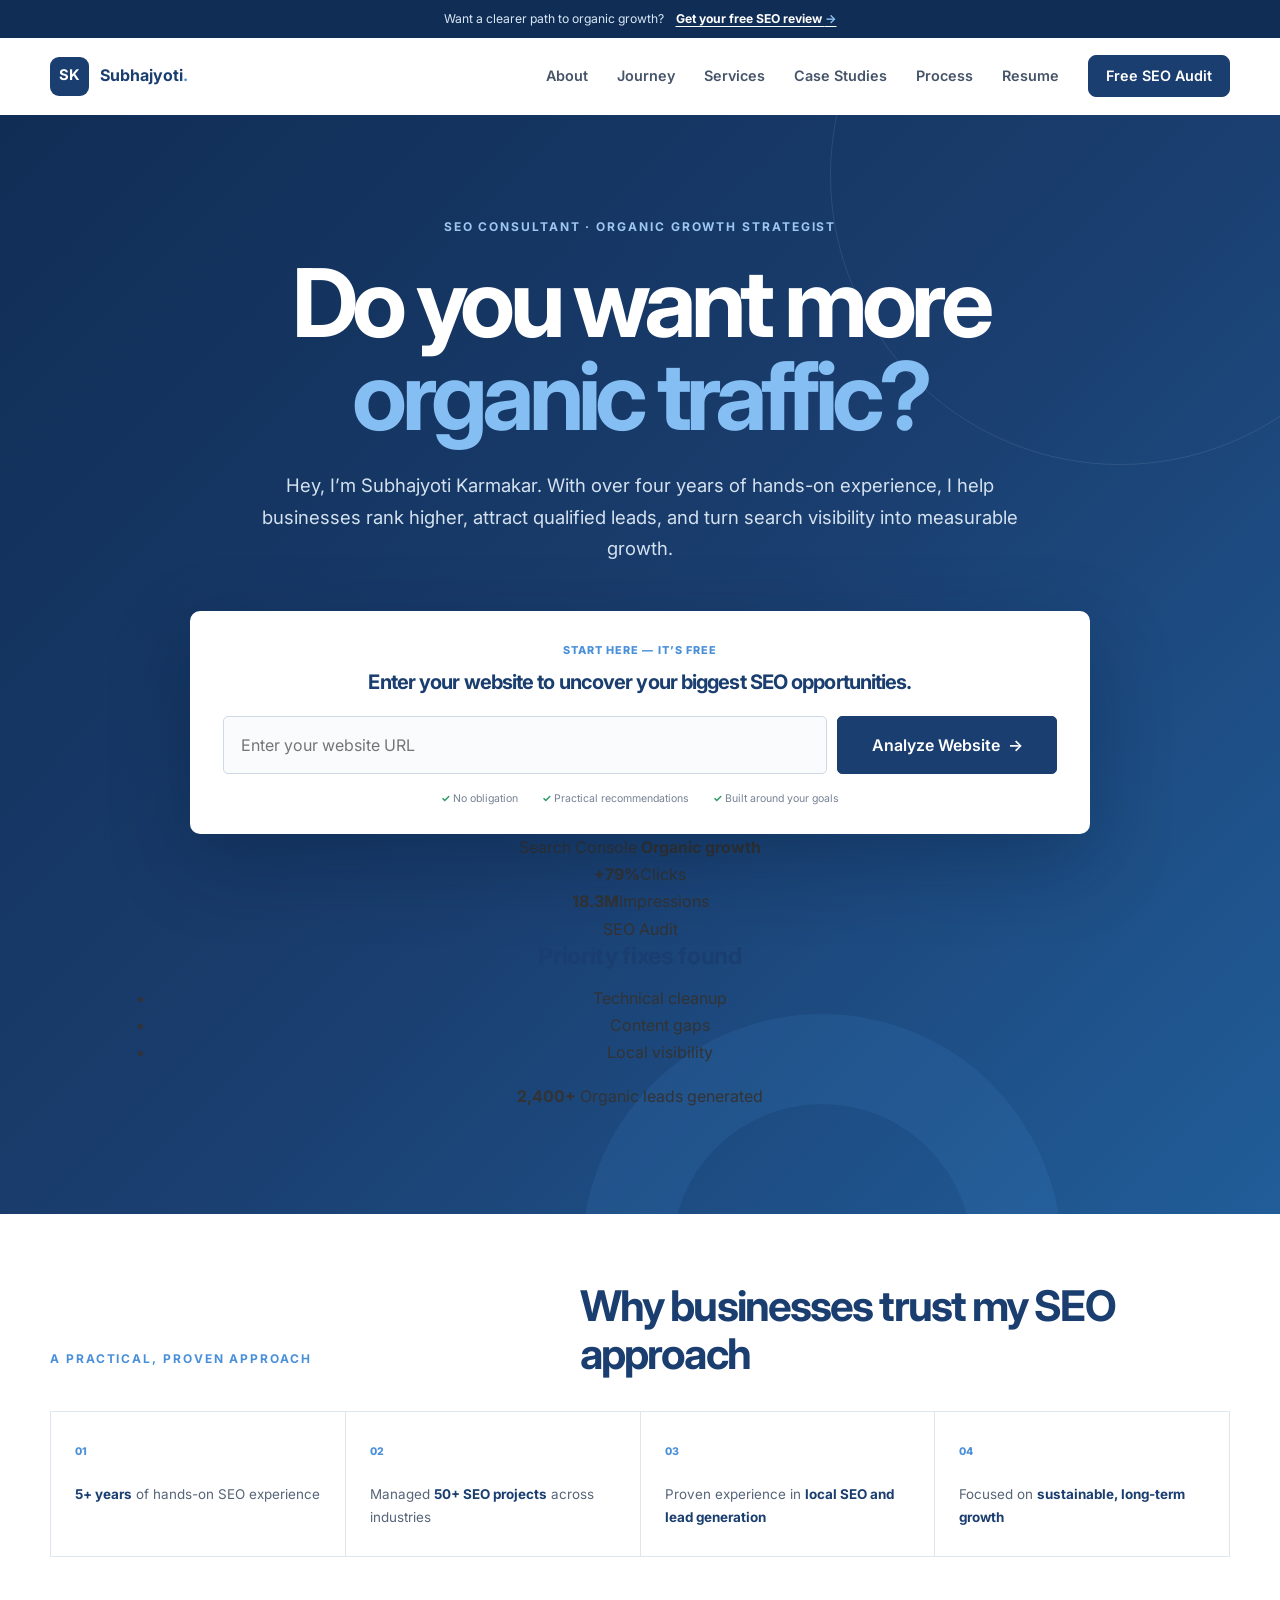
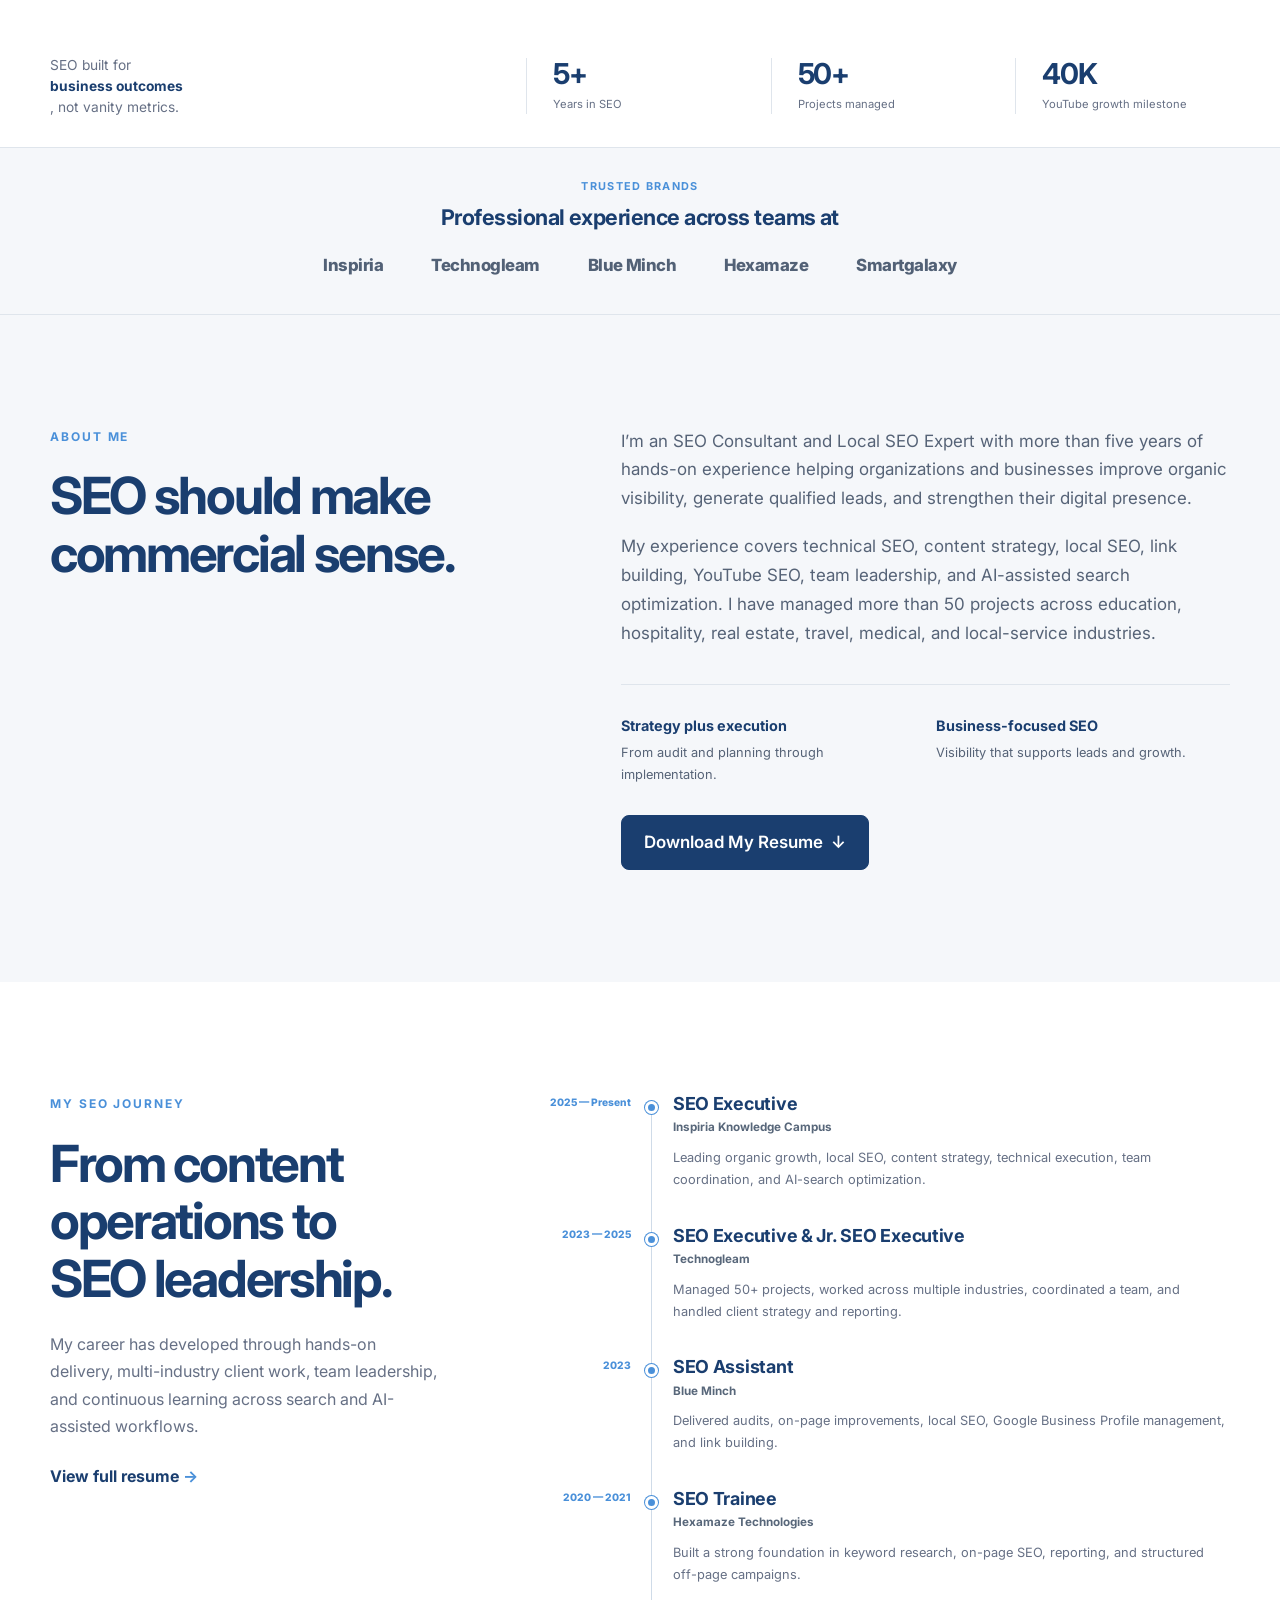
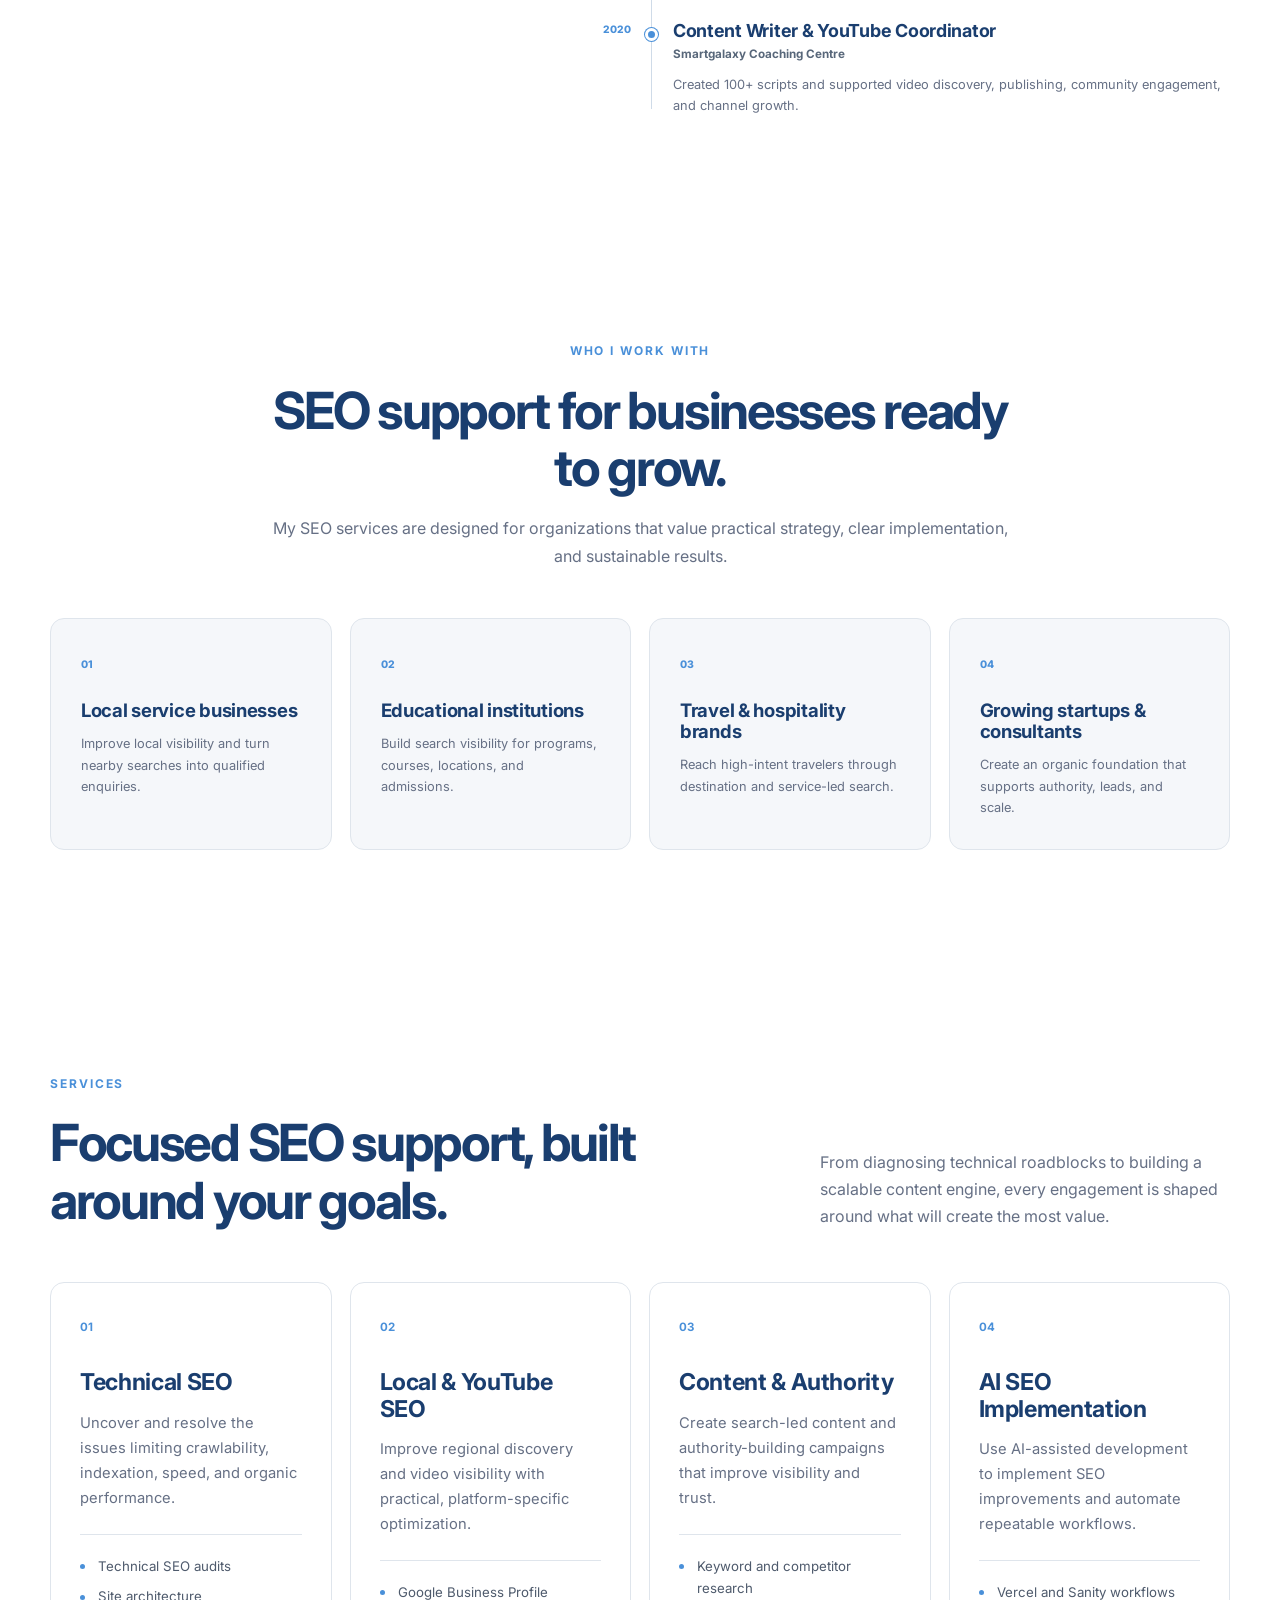
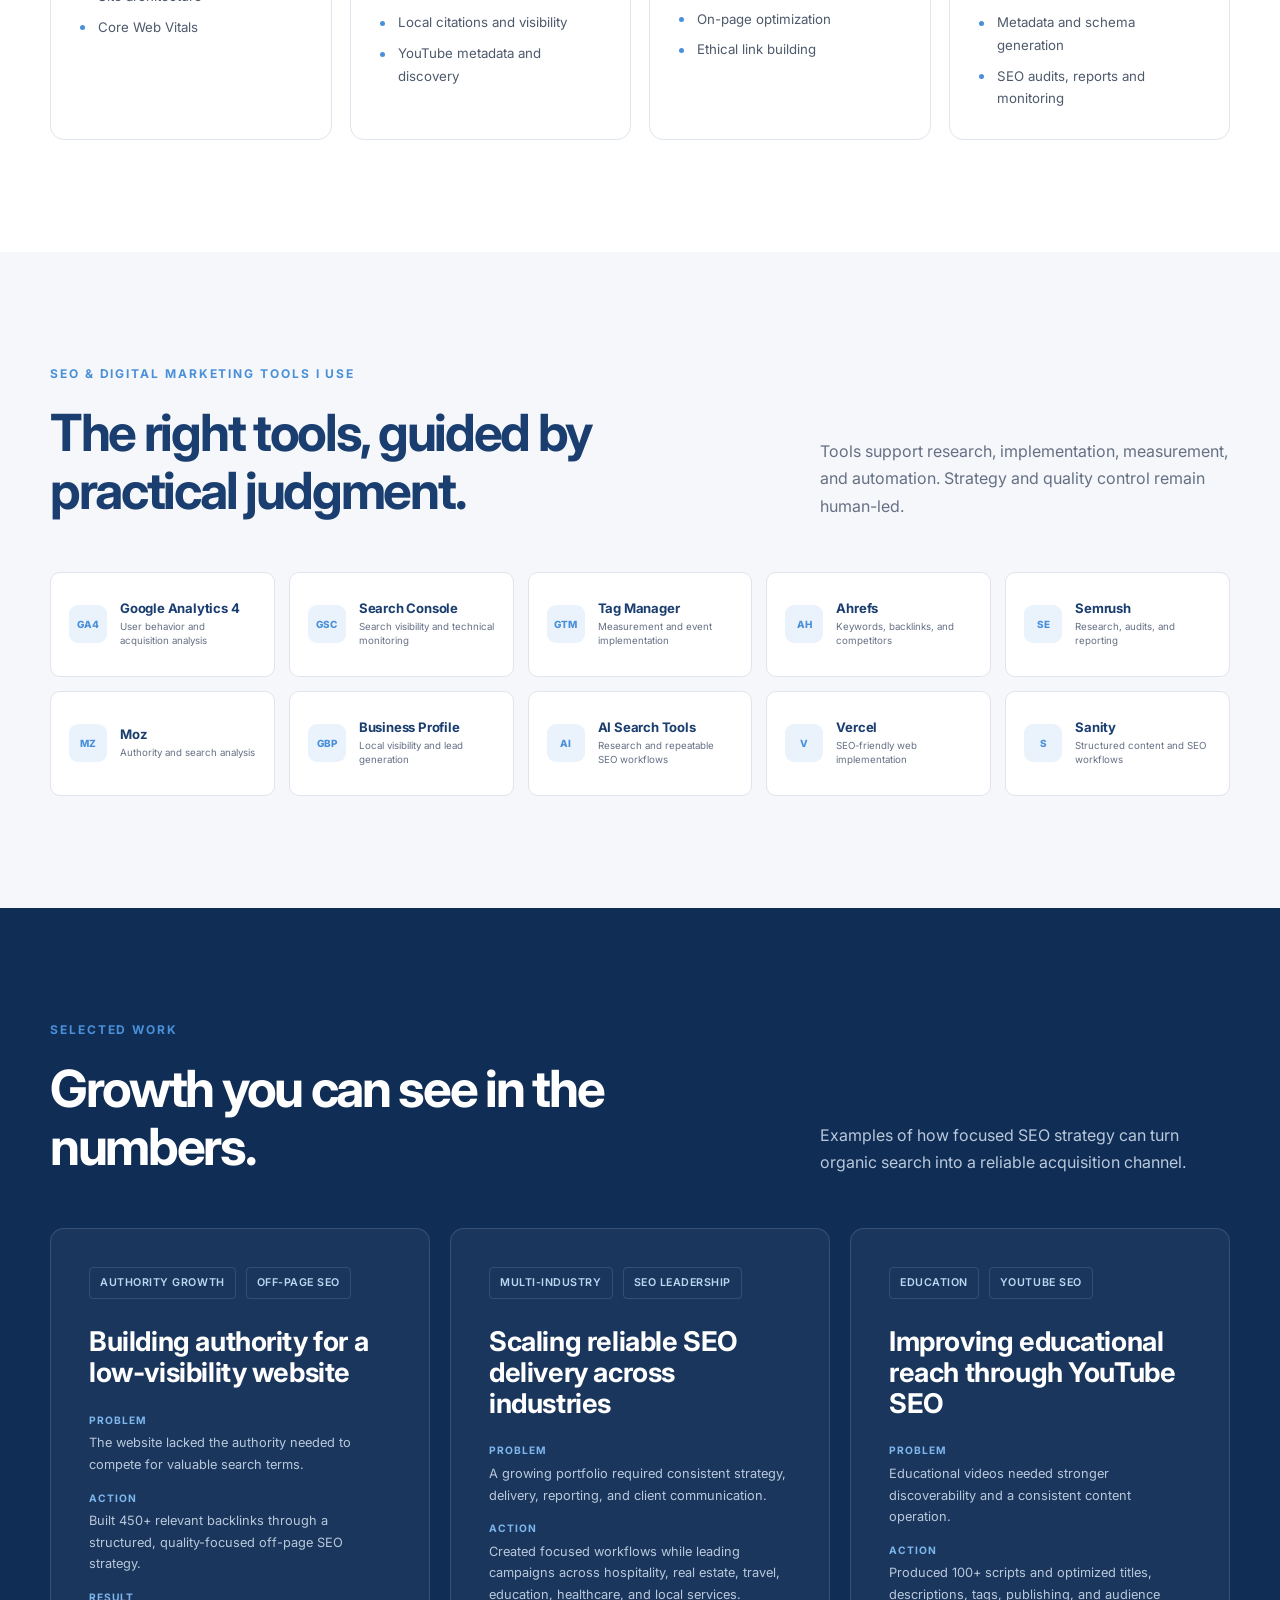
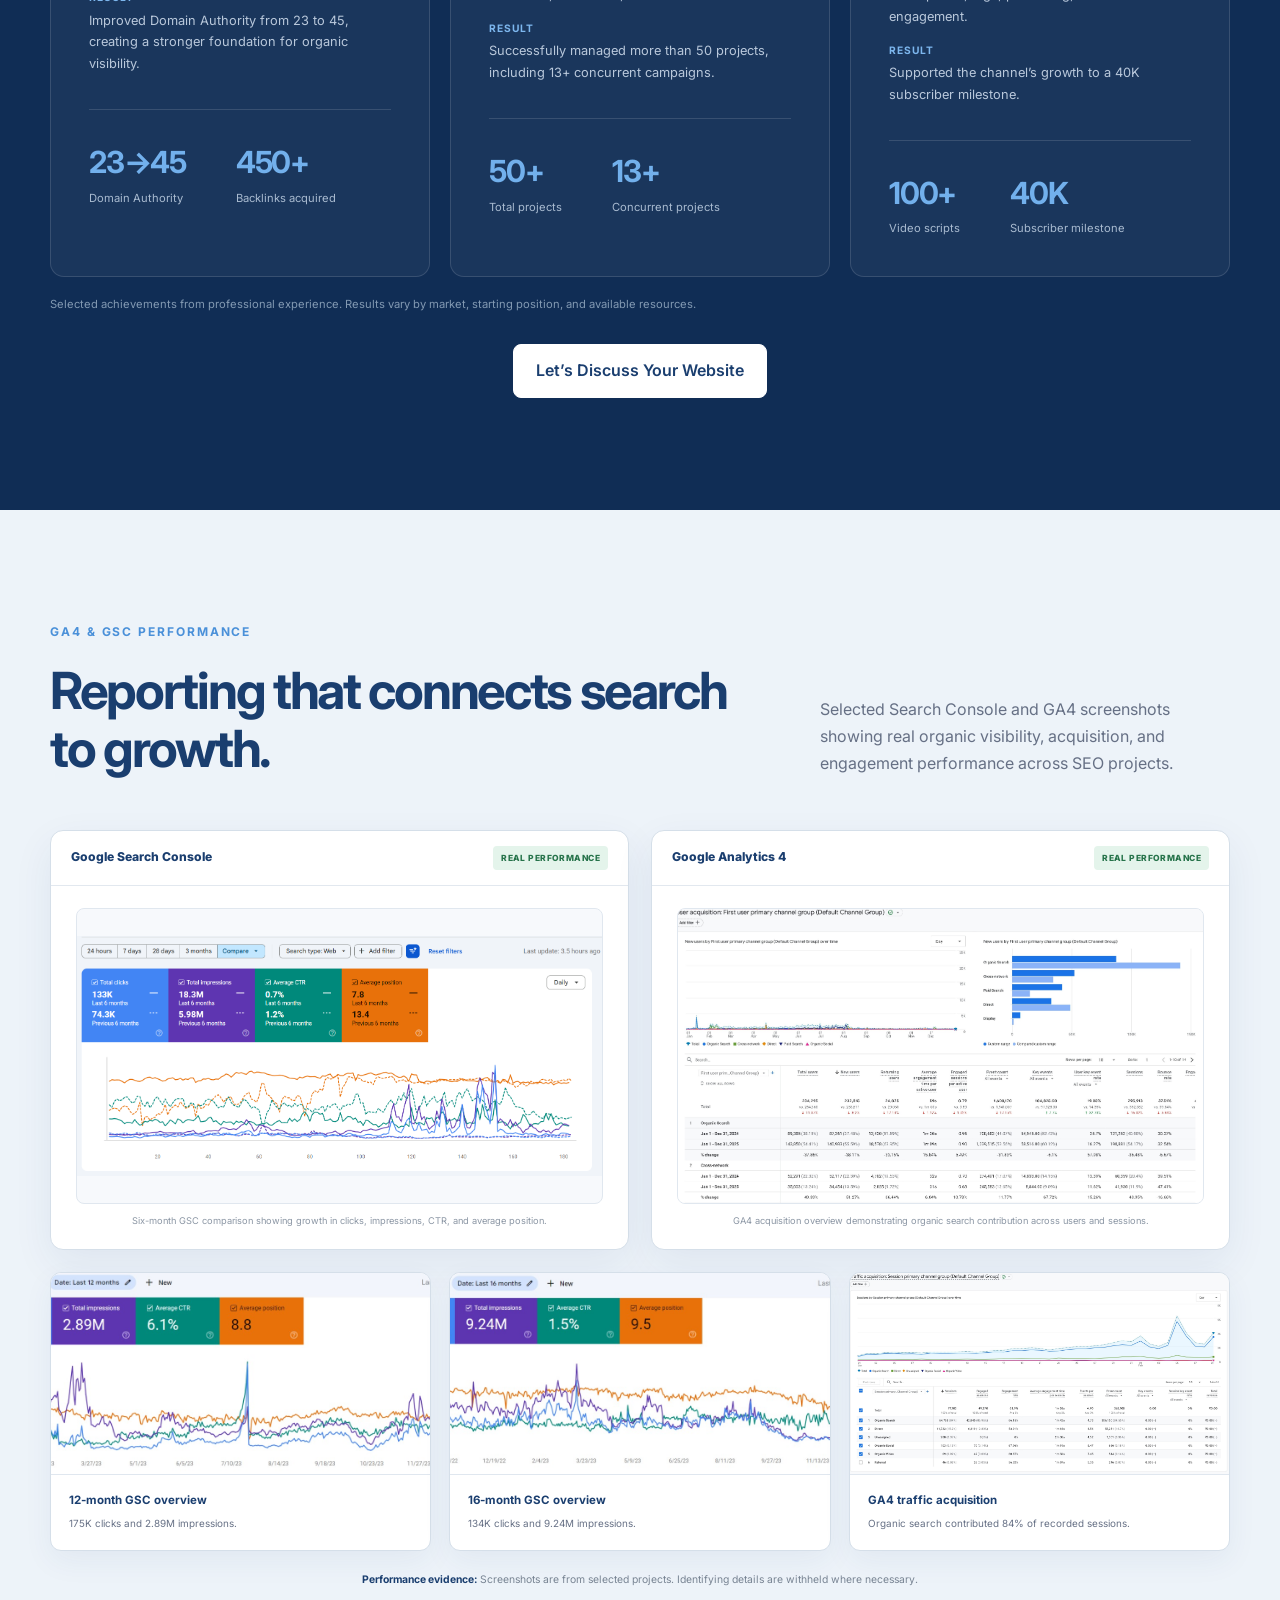
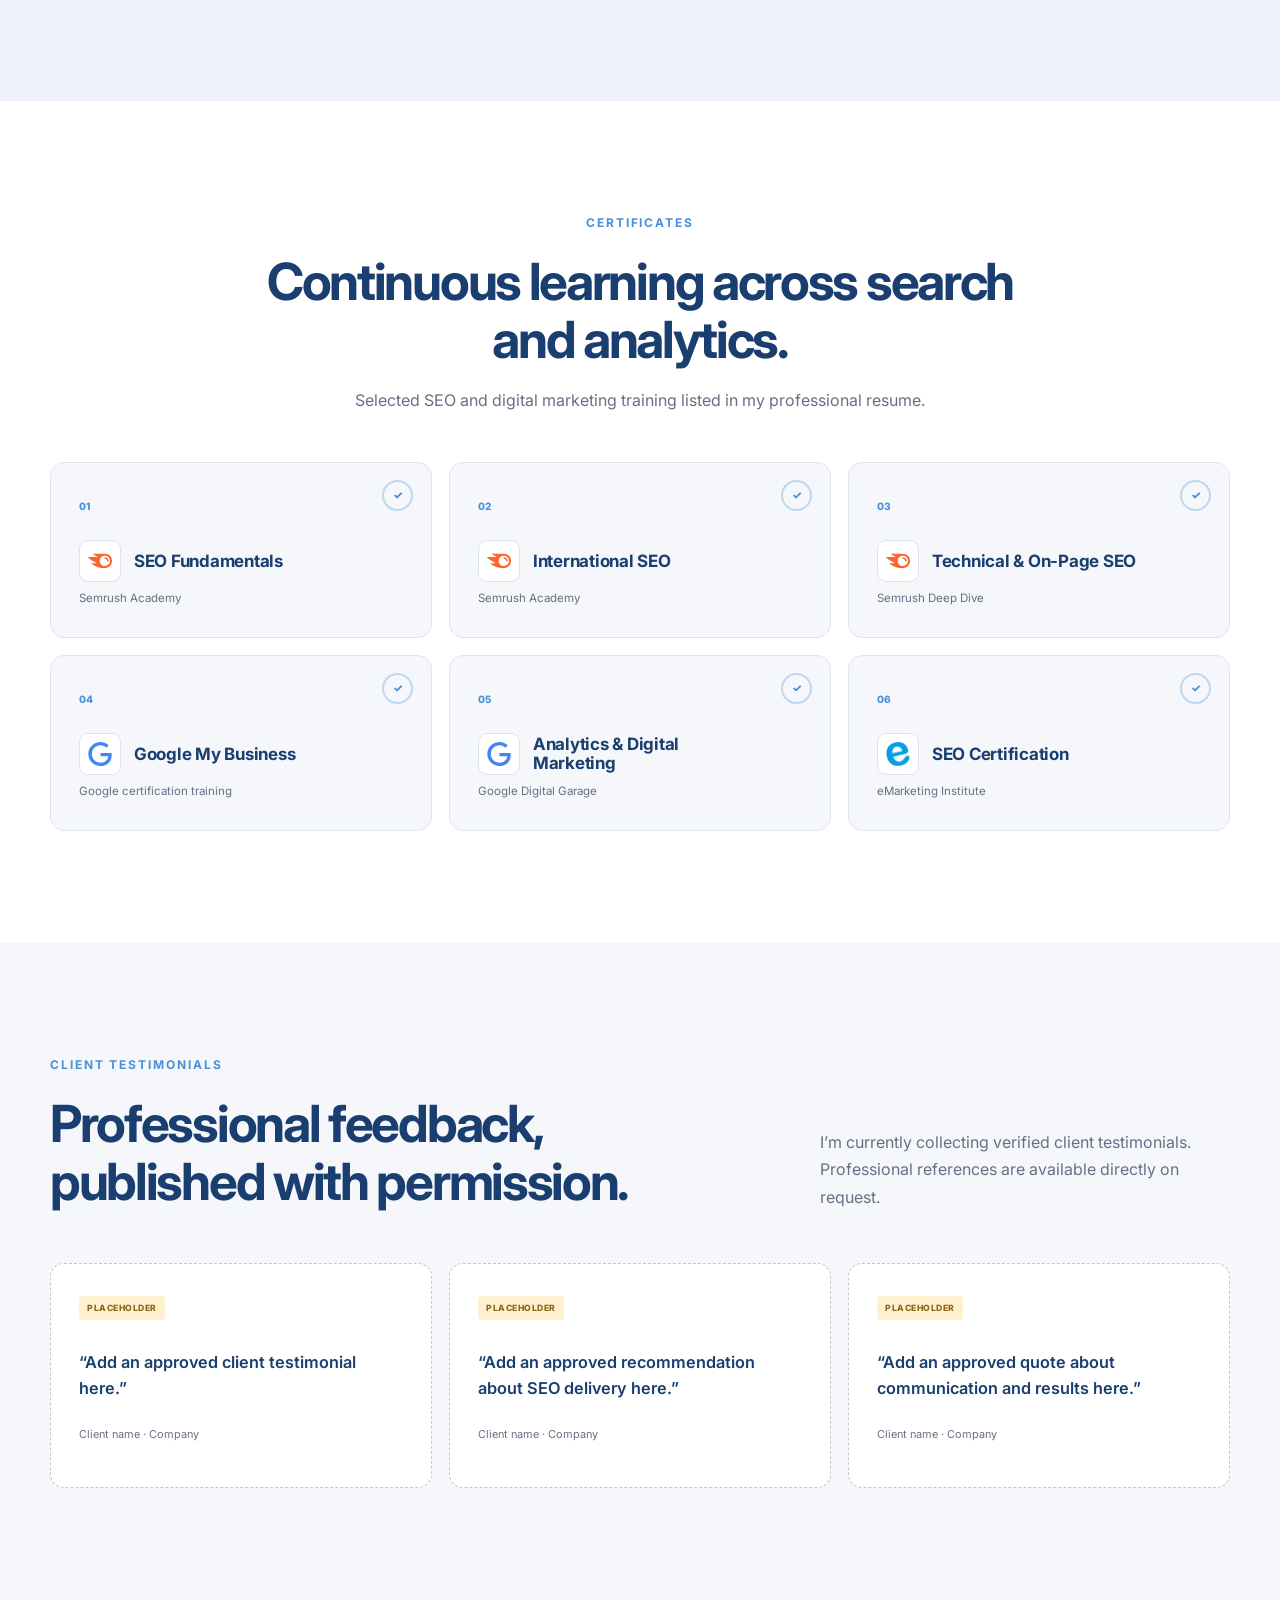
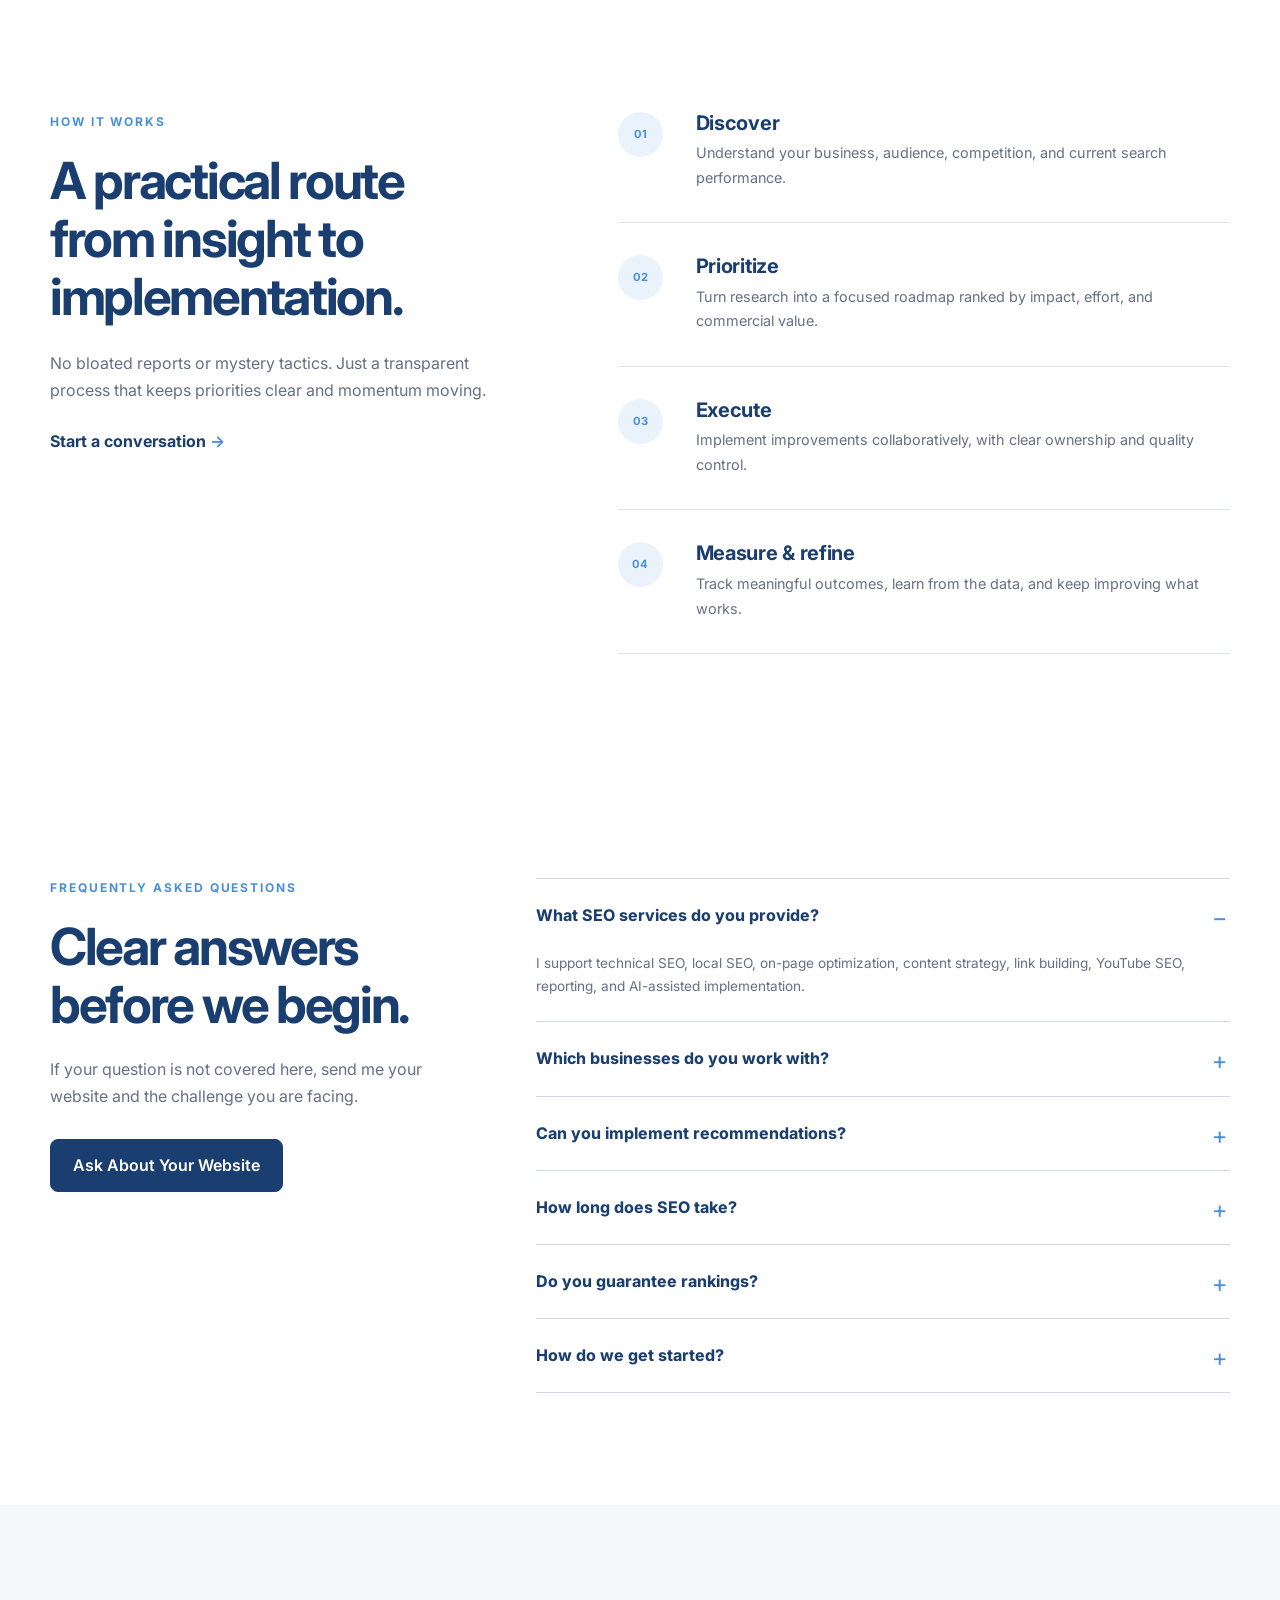
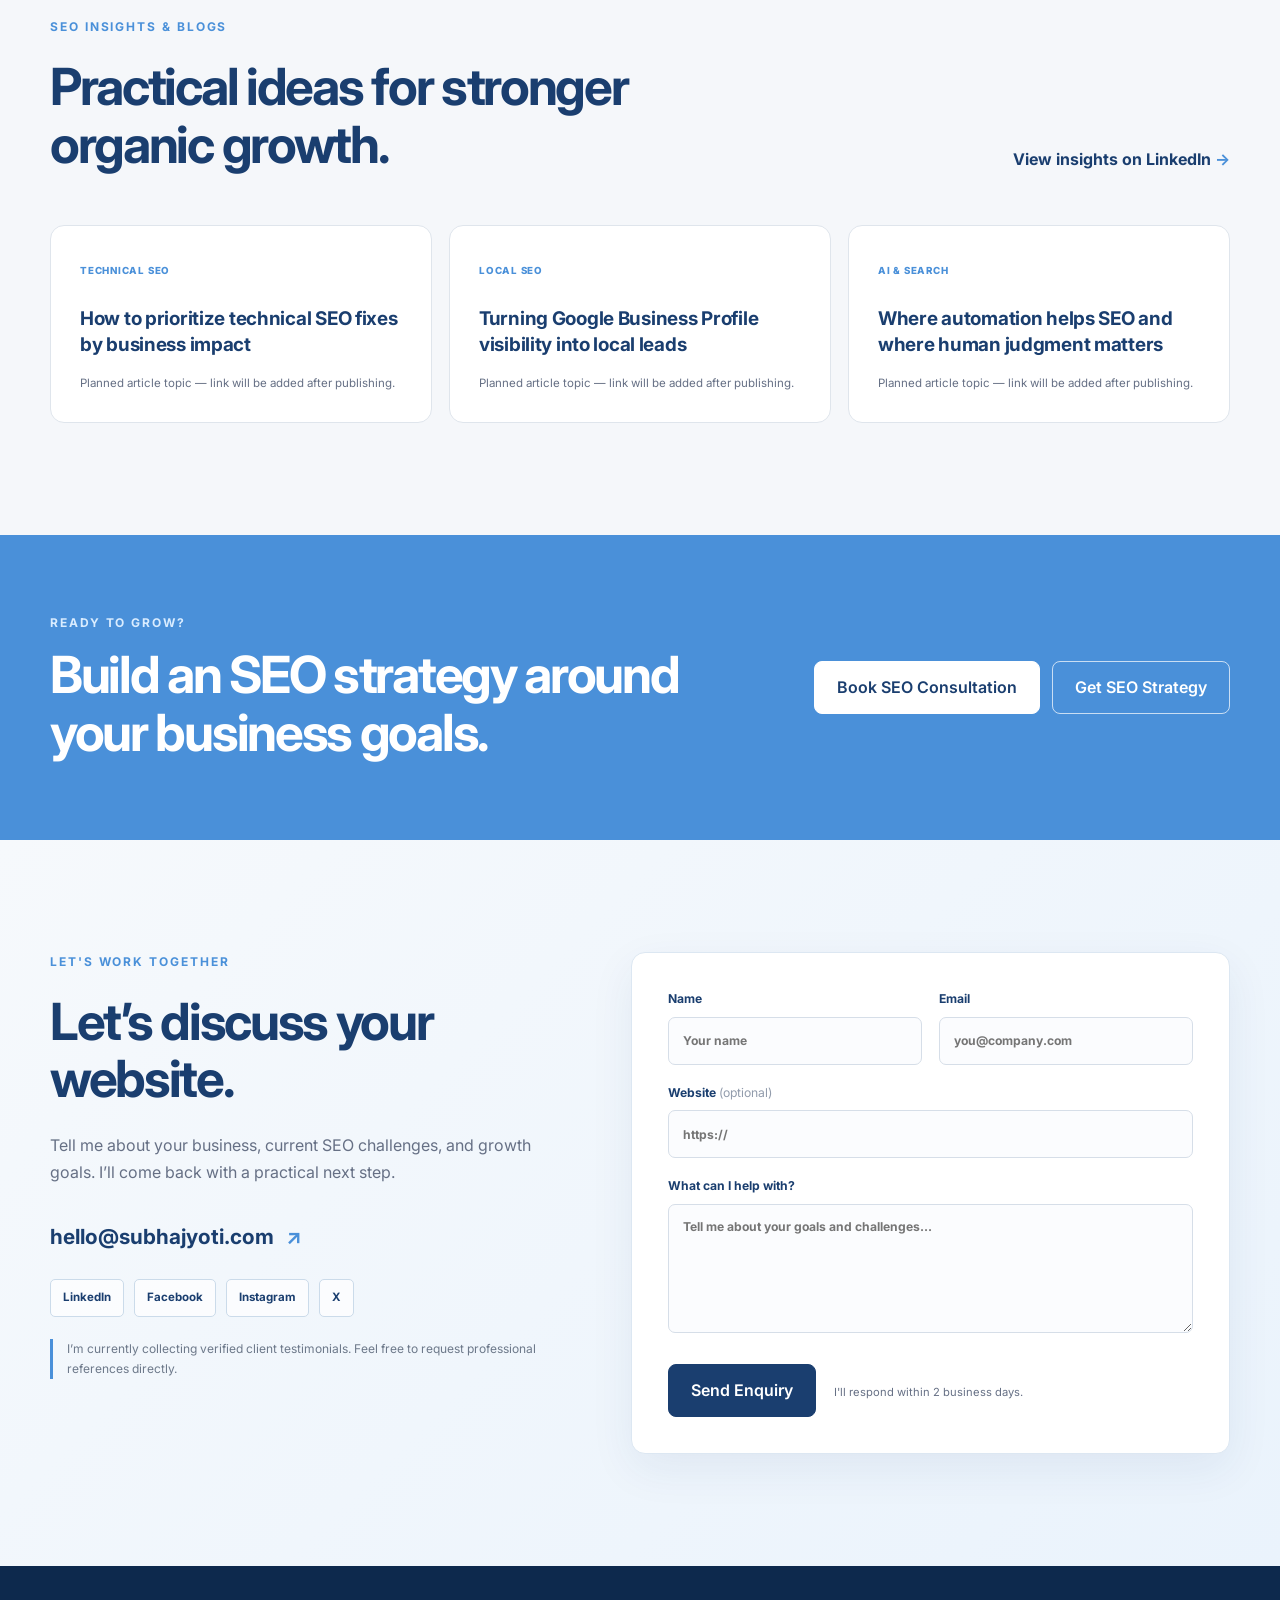
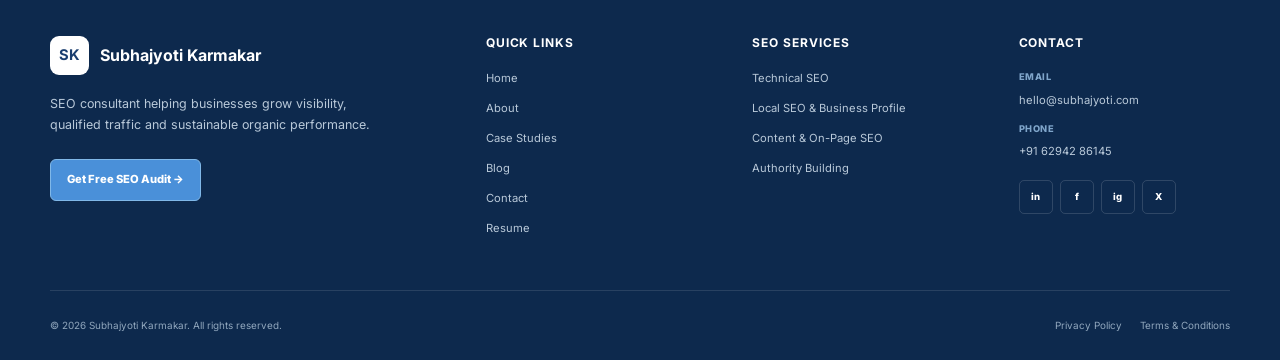
==== commit 18706a23: "Fix homepage navigation links Updated navigation links to point to specific pages instead of anchors" ====
--- a/index.html
+++ b/index.html
@@ -73,13 +73,13 @@
       </button>
 
       <nav class="primary-nav" id="primary-nav" aria-label="Primary navigation">
-        <a href="#about">About</a>
+        <a href="pages/about.html">About</a>
         <a href="#journey">Journey</a>
         <a href="#services">Services</a>
-        <a href="#work">Case Studies</a>
+        <a href="pages/case-studies.html">Case Studies</a>
         <a href="#process">Process</a>
         <a href="assets/documents/subhajyoti-karmakar-resume.pdf" target="_blank">Resume</a>
-        <a class="button button-small" href="#contact">Free SEO Audit</a>
+        <a class="button button-small" href="pages/contact.html#contact-form-section">Free SEO Audit</a>
       </nav>
     </div>
   </header>
@@ -107,6 +107,41 @@
             <span><i aria-hidden="true">&check;</i> Built around your goals</span>
           </div>
         </aside>
+
+        <div class="hero-dashboard" aria-label="SEO growth dashboard preview">
+          <div class="dashboard-panel dashboard-search">
+            <div class="dashboard-topline">
+              <span>Search Console</span>
+              <strong>Organic growth</strong>
+            </div>
+            <div class="dashboard-chart" aria-hidden="true">
+              <span style="height: 34%"></span>
+              <span style="height: 46%"></span>
+              <span style="height: 41%"></span>
+              <span style="height: 58%"></span>
+              <span style="height: 66%"></span>
+              <span style="height: 82%"></span>
+              <span style="height: 74%"></span>
+            </div>
+            <div class="dashboard-stats">
+              <div><strong>+79%</strong><span>Clicks</span></div>
+              <div><strong>18.3M</strong><span>Impressions</span></div>
+            </div>
+          </div>
+          <div class="dashboard-panel dashboard-audit">
+            <span class="dashboard-badge">SEO Audit</span>
+            <h3>Priority fixes found</h3>
+            <ul>
+              <li><span></span> Technical cleanup</li>
+              <li><span></span> Content gaps</li>
+              <li><span></span> Local visibility</li>
+            </ul>
+          </div>
+          <div class="dashboard-panel dashboard-leads">
+            <strong>2,400+</strong>
+            <span>Organic leads generated</span>
+          </div>
+        </div>
       </div>
     </section>
 
@@ -524,3 +559,4 @@
   <footer class="site-footer"><div class="container footer-main"><div class="footer-intro"><a class="brand footer-brand" href="#top" aria-label="Back to top"><span class="brand-mark" aria-hidden="true">SK</span><span>Subhajyoti Karmakar</span></a><p>SEO consultant helping businesses grow visibility, qualified traffic and sustainable organic performance.</p><a class="footer-audit" href="pages/contact.html#contact-form-section">Get Free SEO Audit &rarr;</a></div><div class="footer-column"><h2>Quick Links</h2><nav aria-label="Footer navigation"><a href="#top">Home</a><a href="pages/about.html">About</a><a href="pages/case-studies.html">Case Studies</a><a href="pages/blog.html">Blog</a><a href="pages/contact.html">Contact</a><a href="assets/documents/subhajyoti-karmakar-resume.pdf" target="_blank">Resume</a></nav></div><div class="footer-column"><h2>SEO Services</h2><nav aria-label="Footer services"><a href="#services">Technical SEO</a><a href="#services">Local SEO &amp; Business Profile</a><a href="#services">Content &amp; On-Page SEO</a><a href="#services">Authority Building</a></nav></div><div class="footer-column"><h2>Contact</h2><address class="footer-contact-list"><span>Email</span><a href="mailto:hello@subhajyoti.com">hello@subhajyoti.com</a><span>Phone</span><a href="tel:+916294286145">+91 62942 86145</a></address><div class="footer-socials" aria-label="Social profiles"><a href="https://www.linkedin.com/in/subhajyoti-karmakar/" target="_blank" rel="noopener noreferrer" aria-label="LinkedIn">in</a><a href="https://www.facebook.com/subhajyotik0" target="_blank" rel="noopener noreferrer" aria-label="Facebook">f</a><a href="https://www.instagram.com/iamsubhajyoti/" target="_blank" rel="noopener noreferrer" aria-label="Instagram">ig</a><a href="https://x.com/i_am_subhajyoti" target="_blank" rel="noopener noreferrer" aria-label="X">X</a></div></div></div><div class="container footer-bottom"><p>&copy; <span id="current-year">2026</span> Subhajyoti Karmakar. All rights reserved.</p><div class="footer-legal"><a href="pages/privacy-policy.html">Privacy Policy</a><a href="pages/terms-and-conditions.html">Terms &amp; Conditions</a></div></div></footer>
 </body>
 </html>
+
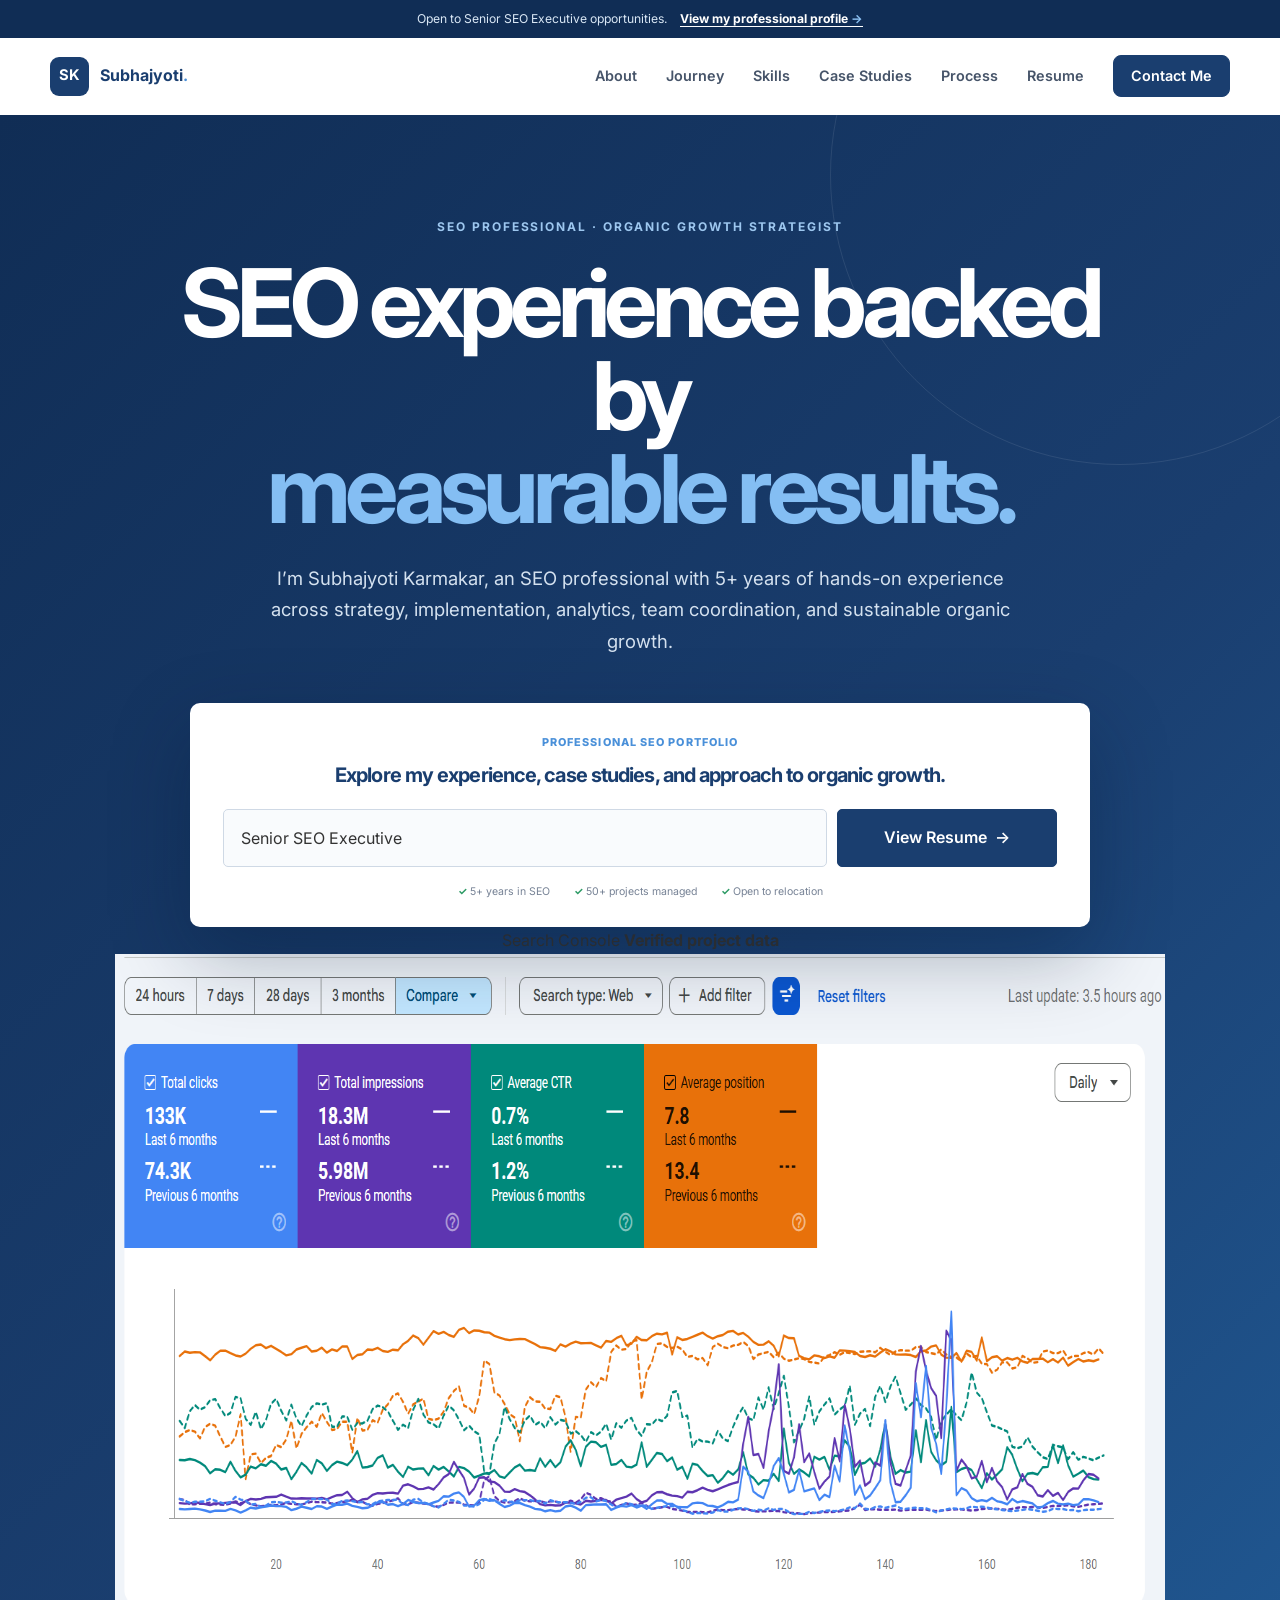
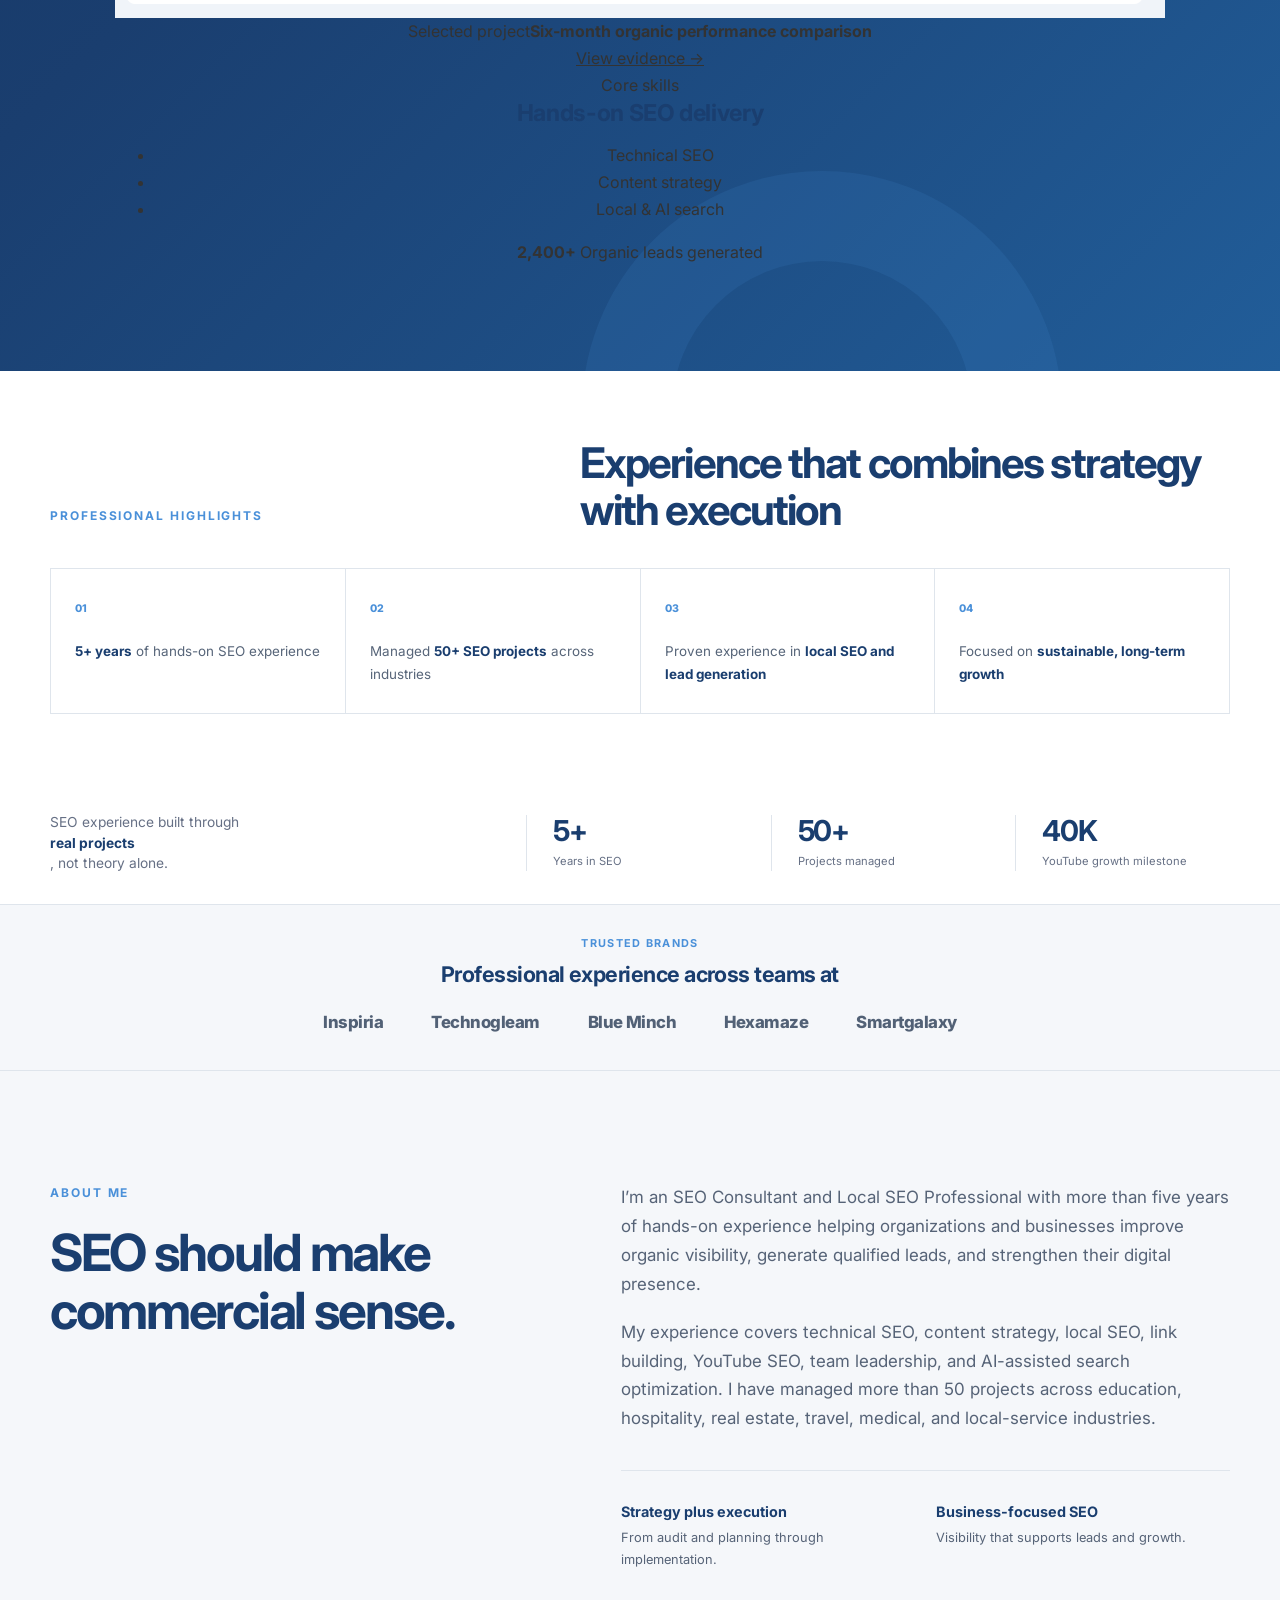
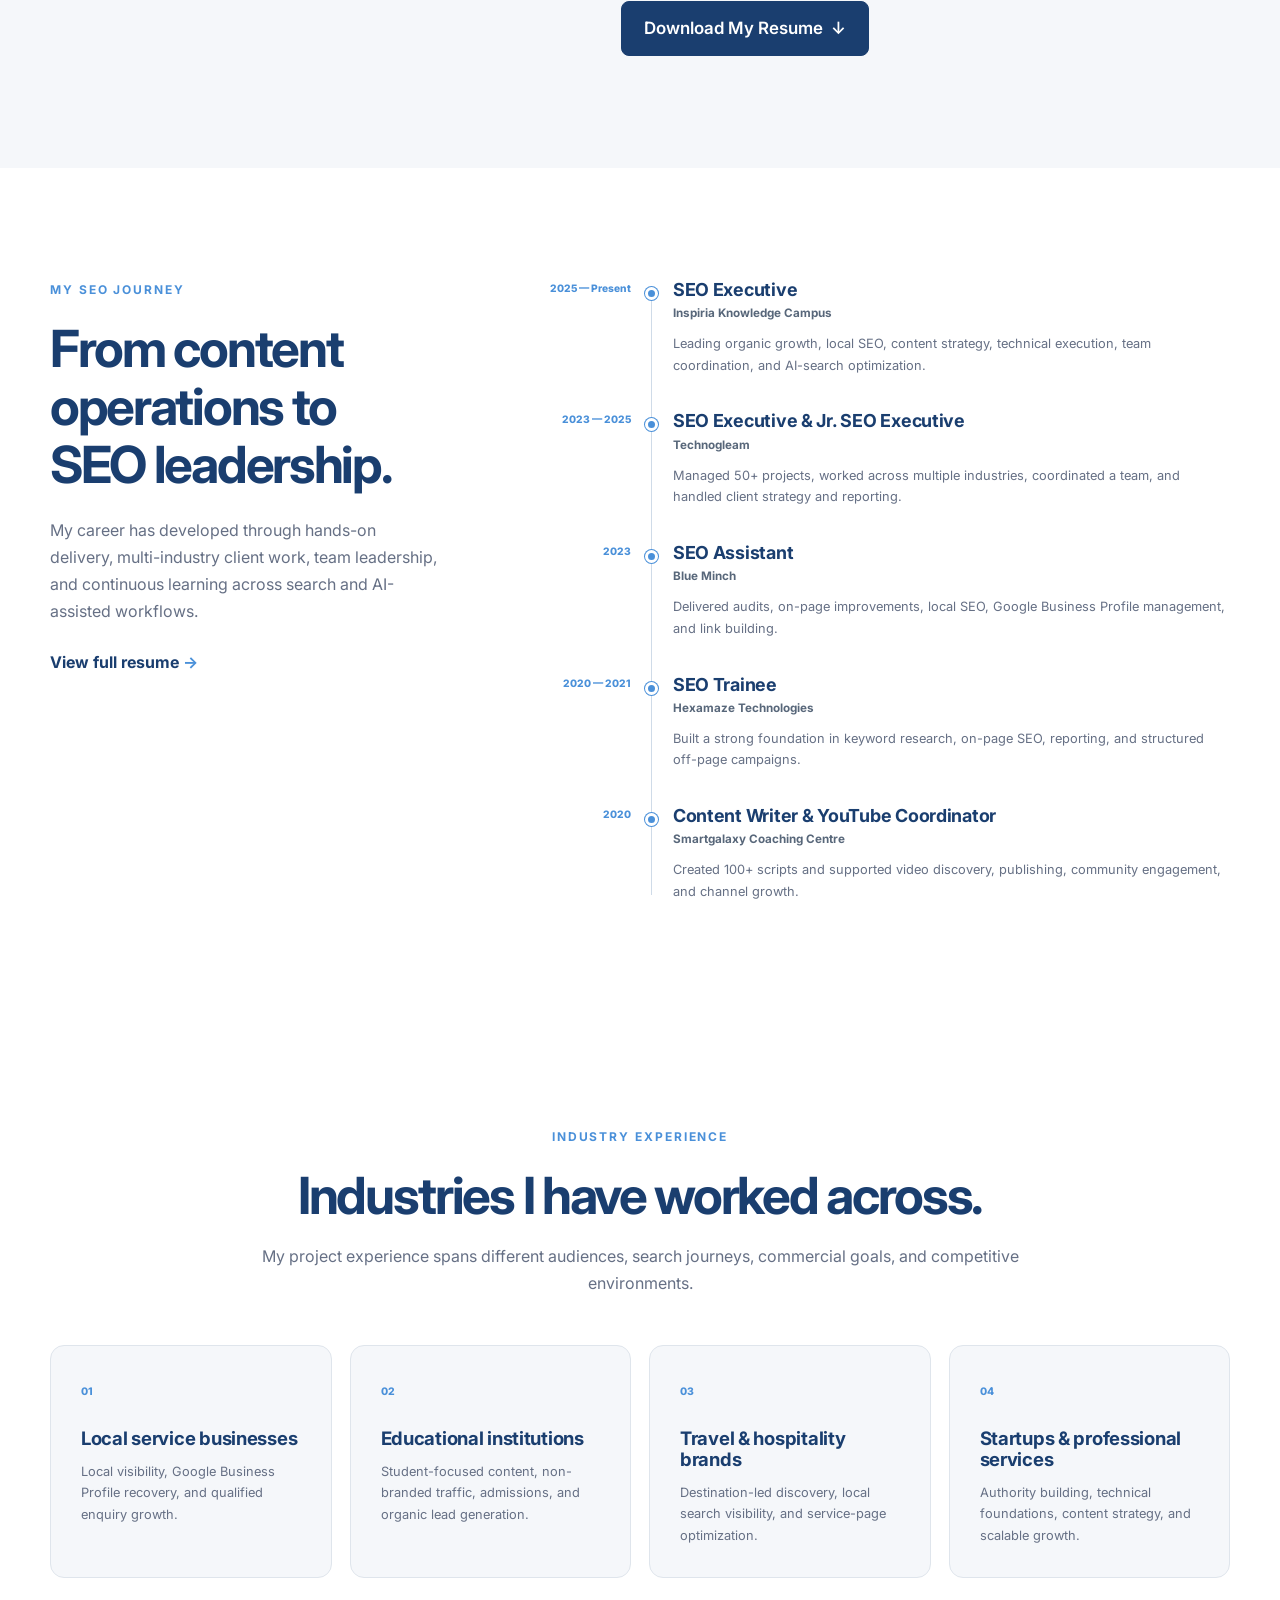
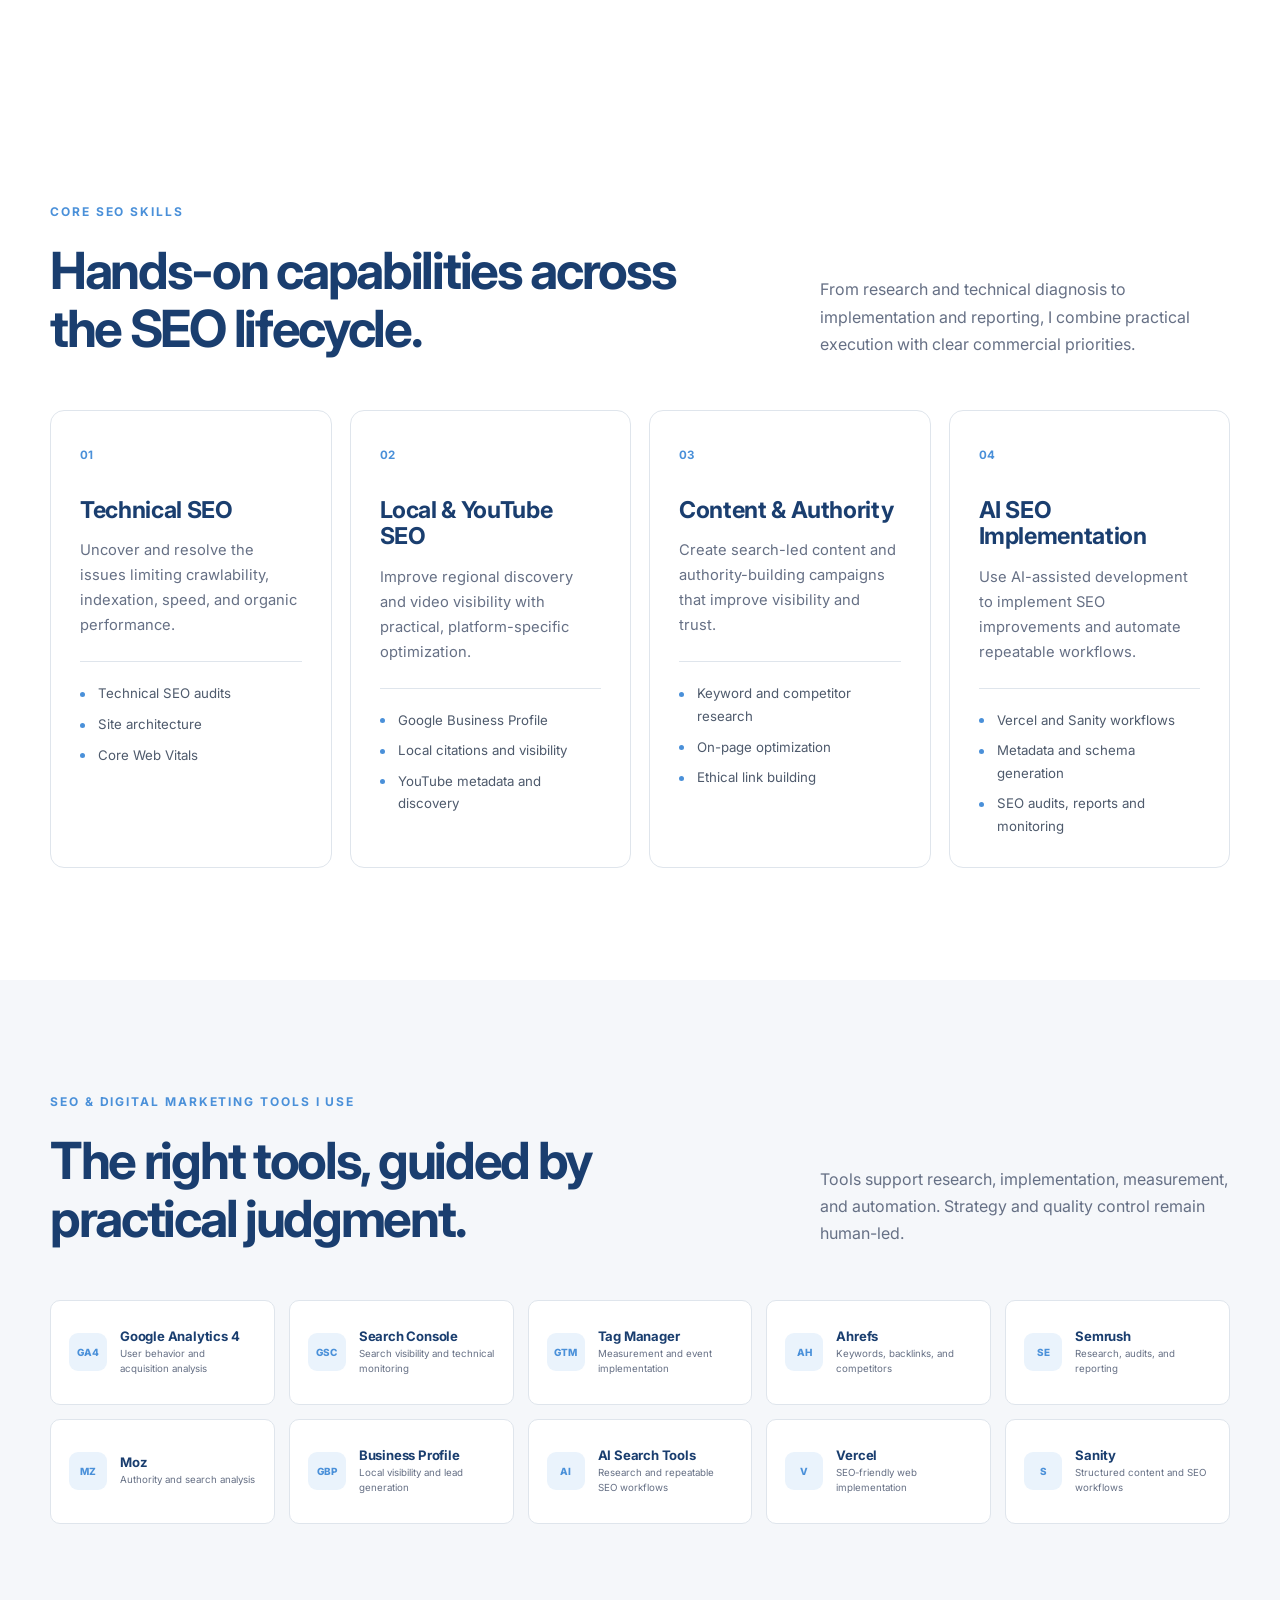
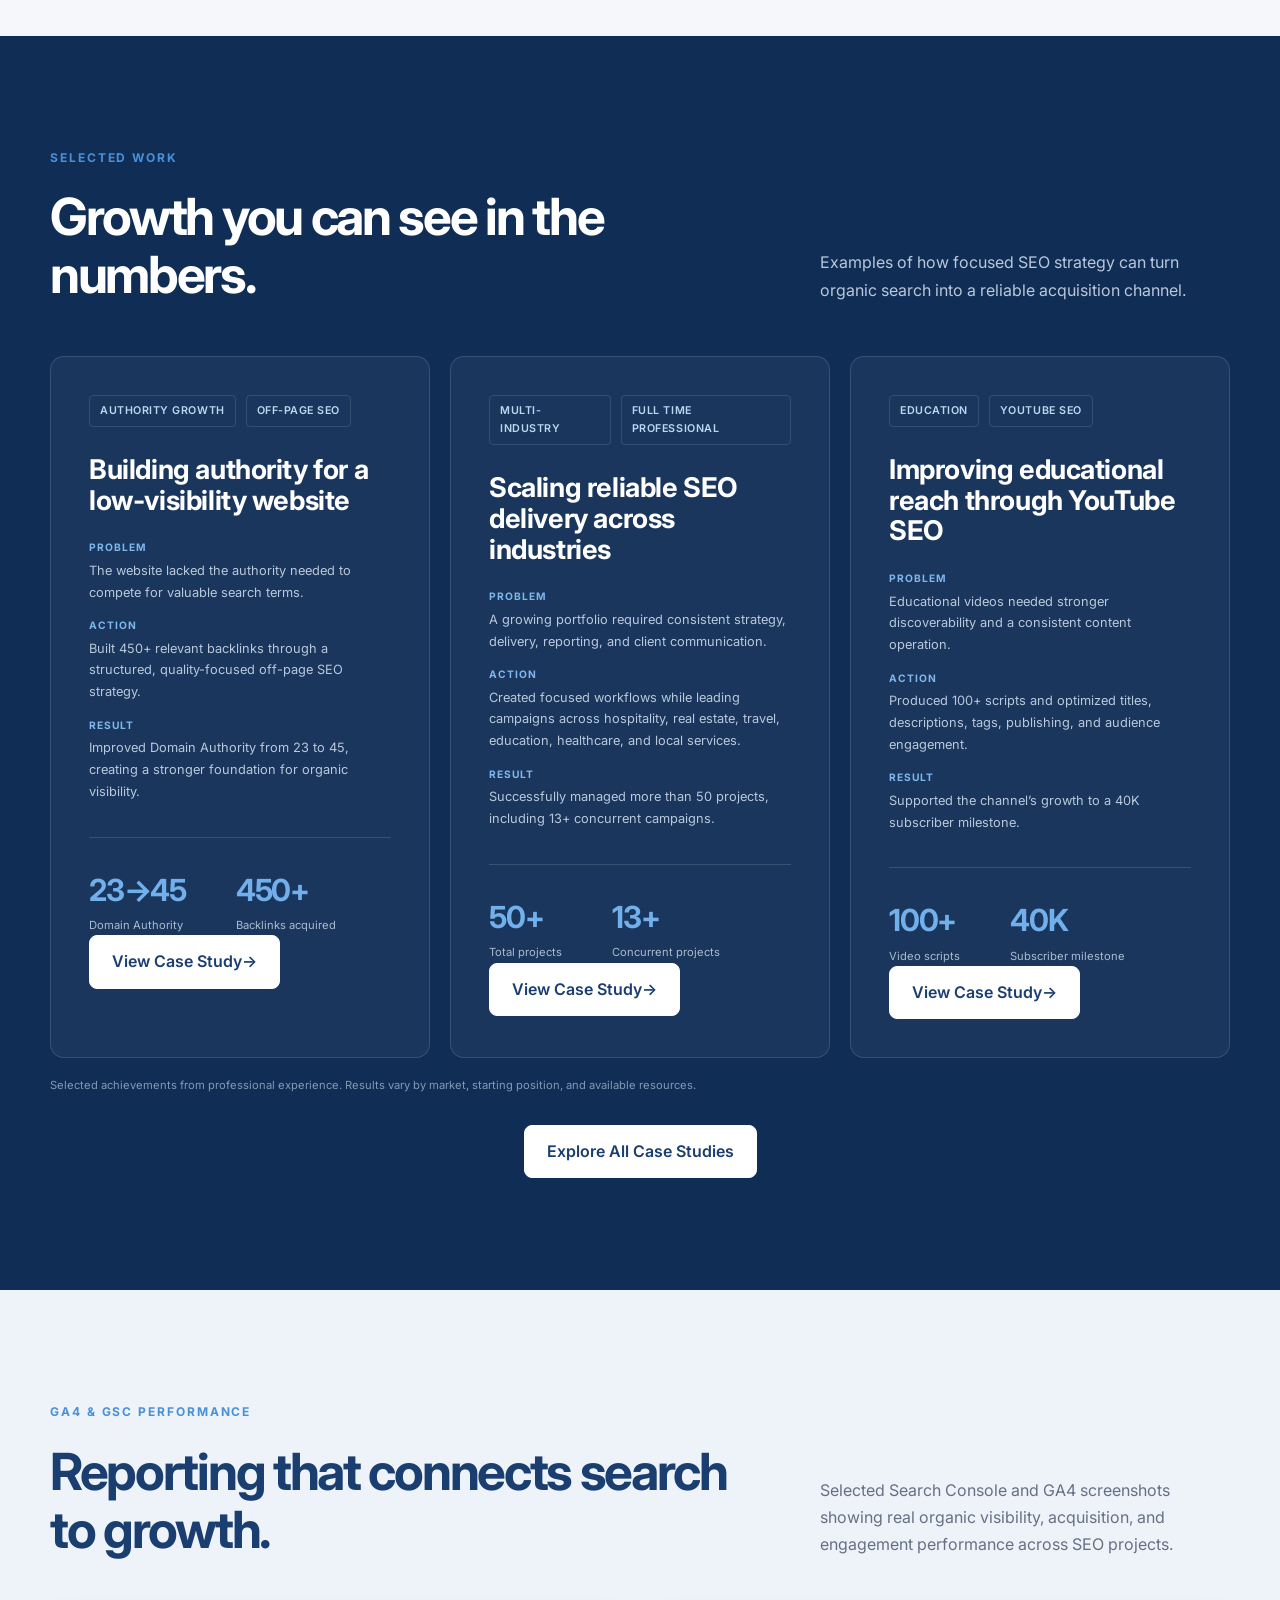
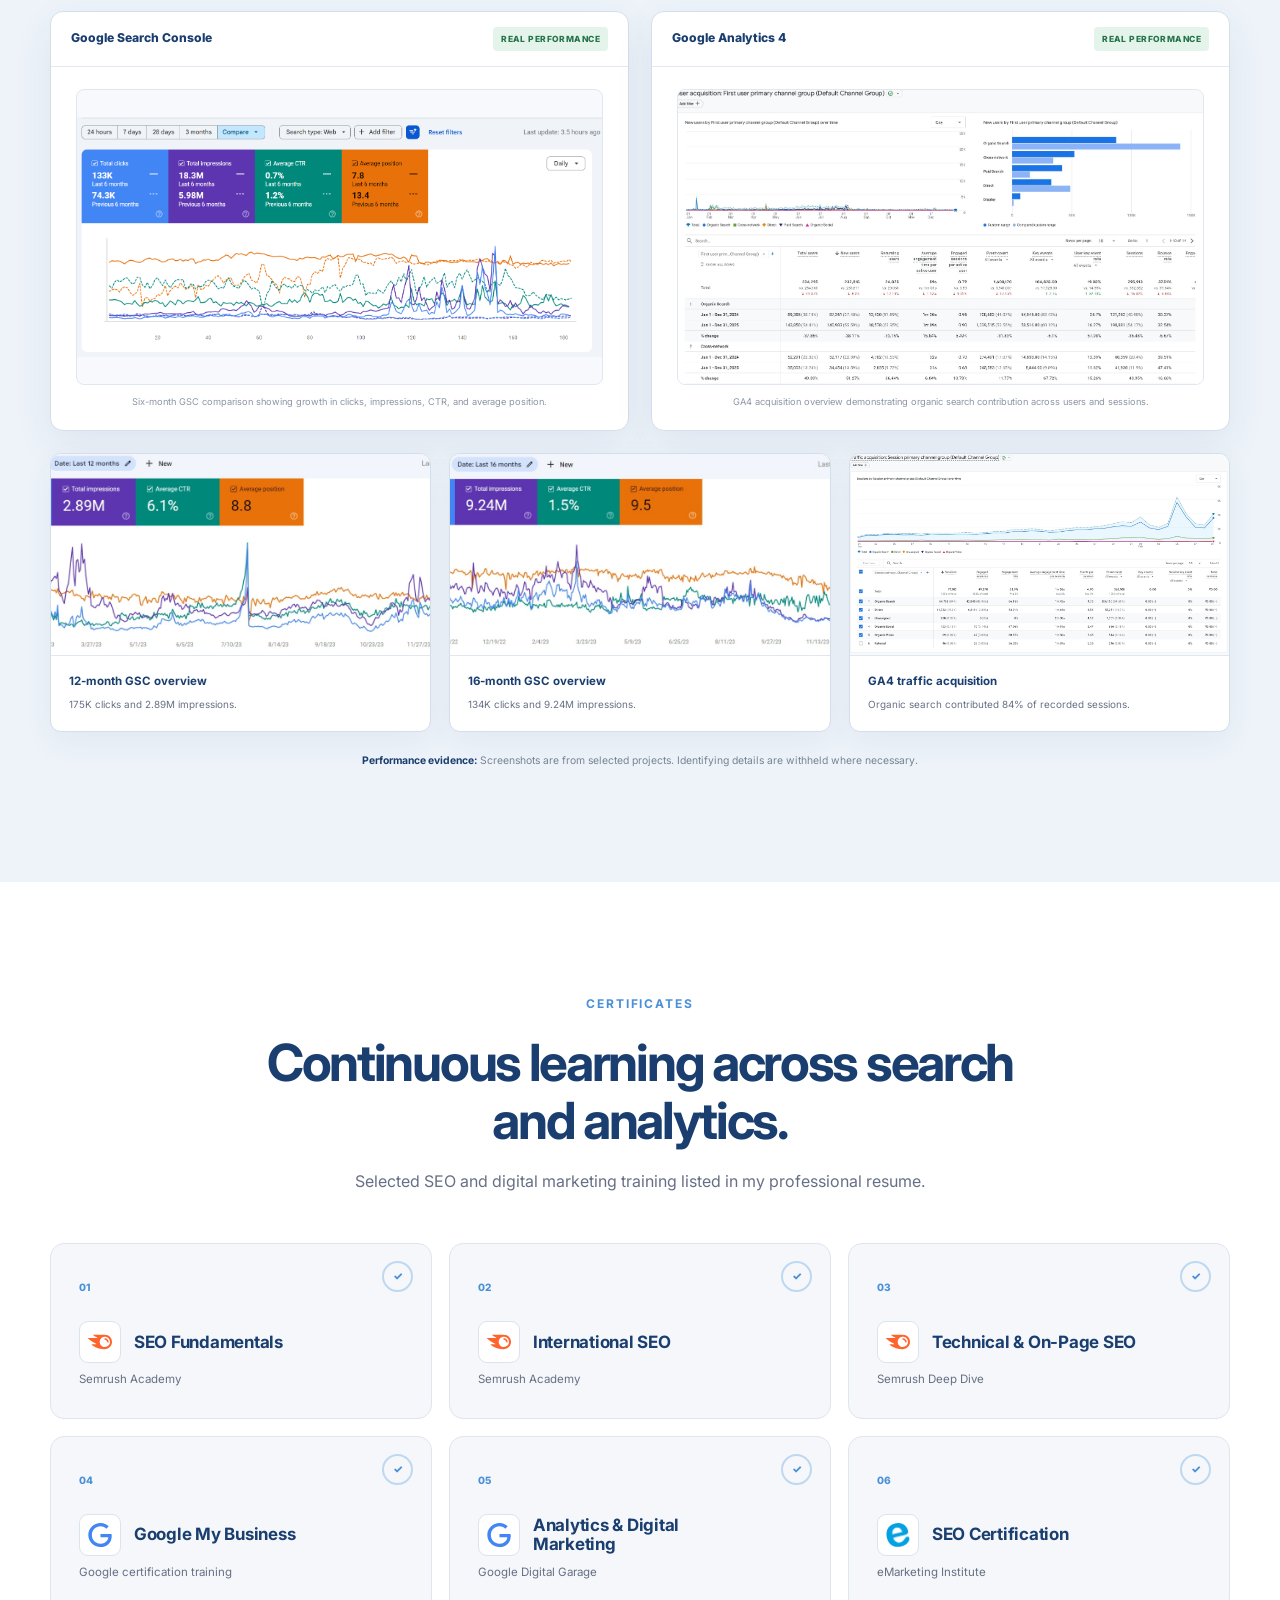
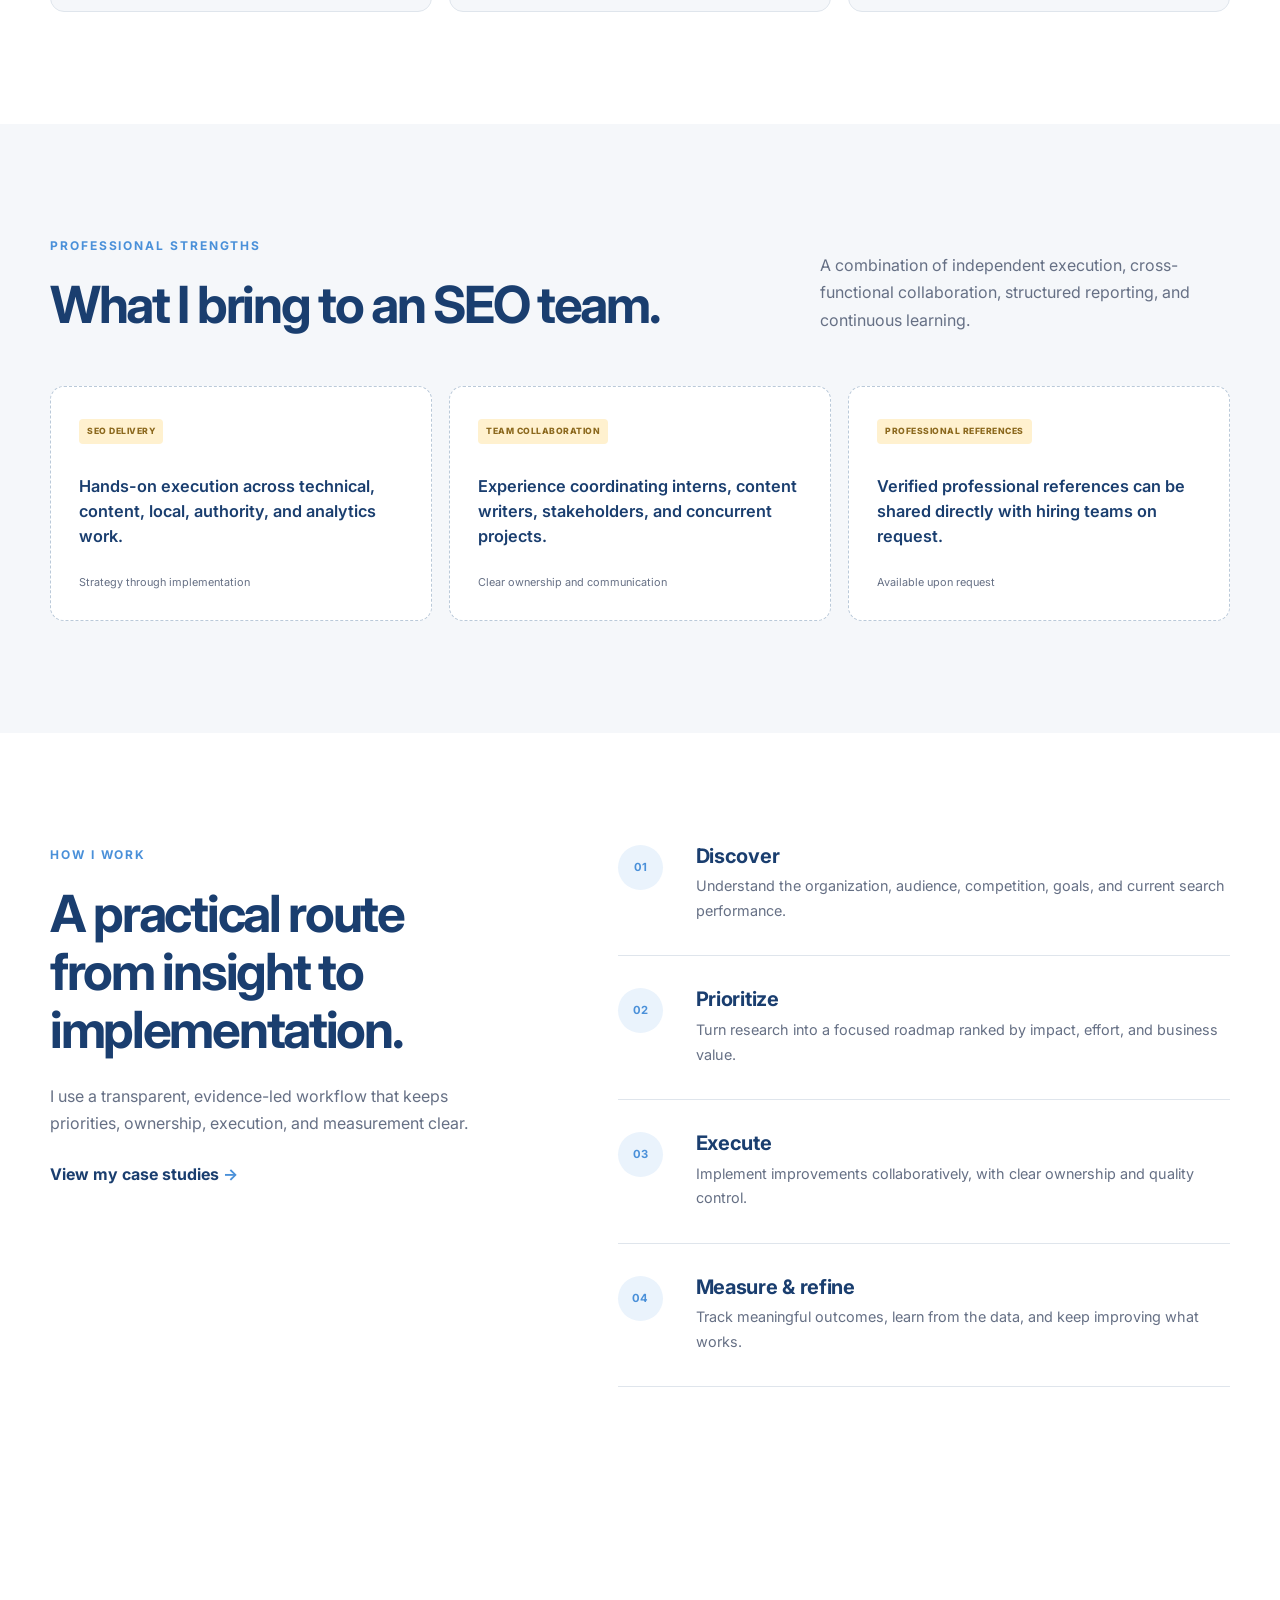
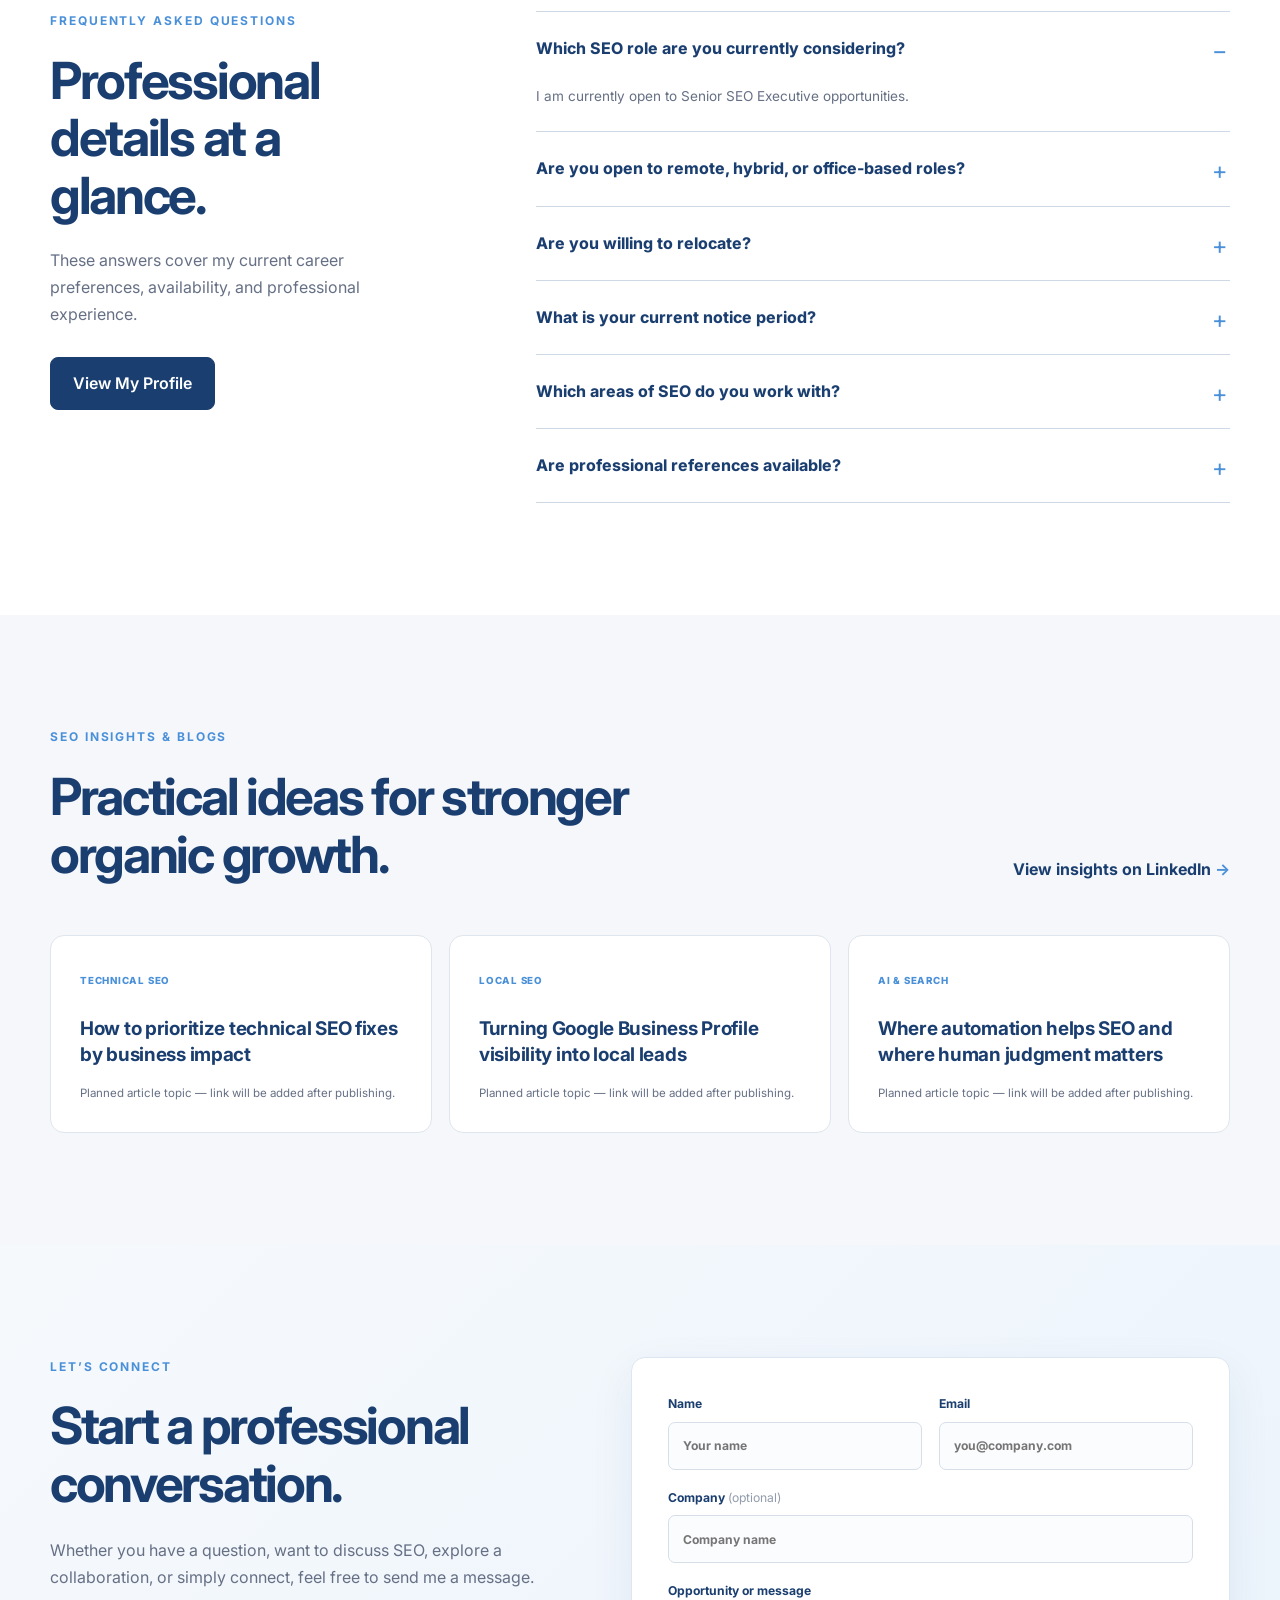
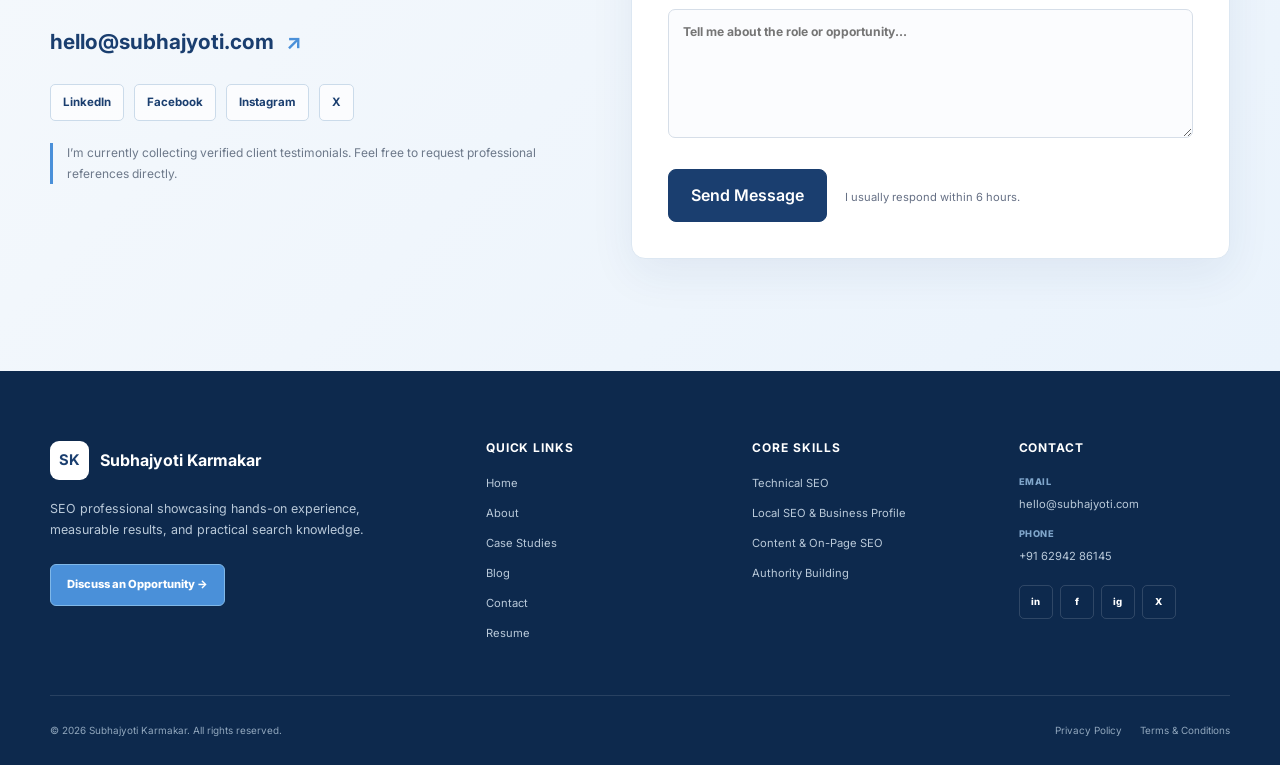
==== commit 4a2db65d: "Reposition homepage as professional SEO portfolio" ====
--- a/index.html
+++ b/index.html
@@ -3,15 +3,15 @@
 <head>
   <meta charset="UTF-8">
   <meta name="viewport" content="width=device-width, initial-scale=1.0">
-  <meta name="description" content="Subhajyoti Karmakar is an SEO Consultant and Local SEO Expert providing practical SEO services for sustainable visibility, qualified leads and business growth.">
+  <meta name="description" content="Explore the professional SEO portfolio of Subhajyoti Karmakar, featuring 5+ years of experience, measurable case studies, SEO skills, tools, certifications and career history.">
   <meta name="author" content="Subhajyoti Karmakar">
   <meta name="theme-color" content="#1A3E6F">
 
   <meta property="og:type" content="website">
-  <meta property="og:title" content="Subhajyoti Karmakar | SEO Consultant & Local SEO Expert">
-  <meta property="og:description" content="Practical, data-driven SEO services for sustainable visibility, qualified leads and long-term business growth.">
-
-  <title>SEO Consultant & Local SEO Expert | Subhajyoti Karmakar</title>
+  <meta property="og:title" content="Subhajyoti Karmakar | SEO Professional Portfolio">
+  <meta property="og:description" content="SEO experience, skills, case studies and measurable organic growth results from Subhajyoti Karmakar.">
+
+  <title>SEO Professional Portfolio | Subhajyoti Karmakar</title>
 
   <link rel="preconnect" href="https://fonts.googleapis.com">
   <link rel="preconnect" href="https://fonts.gstatic.com" crossorigin>
@@ -24,7 +24,7 @@
       "@context": "https://schema.org",
       "@type": "Person",
       "name": "Subhajyoti Karmakar",
-      "jobTitle": "SEO Consultant and Local SEO Expert",
+      "jobTitle": "SEO Professional and Organic Growth Strategist",
       "email": "mailto:hello@subhajyoti.com",
       "sameAs": [
         "https://www.linkedin.com/in/subhajyoti-karmakar/",
@@ -32,7 +32,7 @@
         "https://www.instagram.com/iamsubhajyoti/",
         "https://x.com/i_am_subhajyoti"
       ],
-      "description": "SEO consultant with over four years of experience in technical SEO, local SEO, content strategy, link building and AI-assisted SEO implementation.",
+      "description": "SEO professional with more than five years of experience in technical SEO, local SEO, content strategy, link building, analytics and AI-assisted SEO implementation.",
       "knowsAbout": ["Technical SEO", "Local SEO", "Content Strategy", "Link Building", "YouTube SEO", "Vercel", "Sanity", "SEO Automation"]
     }
   </script>
@@ -41,12 +41,12 @@
       "@context": "https://schema.org",
       "@type": "FAQPage",
       "mainEntity": [
-        {"@type":"Question","name":"What SEO services do you provide?","acceptedAnswer":{"@type":"Answer","text":"Technical SEO, local SEO, on-page optimization, content strategy, link building, YouTube SEO, reporting, and AI-assisted implementation."}},
-        {"@type":"Question","name":"Which businesses do you work with?","acceptedAnswer":{"@type":"Answer","text":"Local service businesses, educational institutions, travel and hospitality brands, startups, and independent consultants."}},
-        {"@type":"Question","name":"Can you implement recommendations?","acceptedAnswer":{"@type":"Answer","text":"Yes. Support is available for strategy and implementation, including technical fixes, metadata, schema, content workflows, Vercel, and Sanity."}},
-        {"@type":"Question","name":"How long does SEO take?","acceptedAnswer":{"@type":"Answer","text":"Timelines depend on competition, website health, authority, and resources. Sustainable campaigns usually require consistent work over several months."}},
-        {"@type":"Question","name":"Do you guarantee rankings?","acceptedAnswer":{"@type":"Answer","text":"No specific ranking can be guaranteed. The focus is on strong fundamentals, qualified visibility, measurable improvement, and long-term growth."}},
-        {"@type":"Question","name":"How do we get started?","acceptedAnswer":{"@type":"Answer","text":"Share your website, target market, business goal, and current challenge to receive a practical recommended next step."}}
+        {"@type":"Question","name":"Which SEO role are you currently considering?","acceptedAnswer":{"@type":"Answer","text":"I am currently open to Senior SEO Executive opportunities."}},
+        {"@type":"Question","name":"Are you open to remote, hybrid, or office-based roles?","acceptedAnswer":{"@type":"Answer","text":"Yes. I am open to remote, hybrid, and office-based opportunities."}},
+        {"@type":"Question","name":"Are you willing to relocate?","acceptedAnswer":{"@type":"Answer","text":"Yes, I am willing to relocate for the right professional opportunity."}},
+        {"@type":"Question","name":"What is your notice period?","acceptedAnswer":{"@type":"Answer","text":"My current notice period is three months."}},
+        {"@type":"Question","name":"Which areas of SEO do you work with?","acceptedAnswer":{"@type":"Answer","text":"My experience includes technical SEO, local SEO, on-page optimization, content strategy, link building, YouTube SEO, analytics, reporting, and AI-assisted implementation."}},
+        {"@type":"Question","name":"Are professional references available?","acceptedAnswer":{"@type":"Answer","text":"Yes. Professional references can be shared directly with hiring teams on request."}}
       ]
     }
   </script>
@@ -56,8 +56,8 @@
 
   <div class="announcement">
     <div class="container announcement-inner">
-      <span>Want a clearer path to organic growth?</span>
-      <a href="#contact">Get your free SEO review <span aria-hidden="true">&rarr;</span></a>
+      <span>Open to Senior SEO Executive opportunities.</span>
+      <a href="pages/about.html">View my professional profile <span aria-hidden="true">&rarr;</span></a>
     </div>
   </div>
 
@@ -75,11 +75,11 @@
       <nav class="primary-nav" id="primary-nav" aria-label="Primary navigation">
         <a href="pages/about.html">About</a>
         <a href="#journey">Journey</a>
-        <a href="#services">Services</a>
+        <a href="#services">Skills</a>
         <a href="pages/case-studies.html">Case Studies</a>
         <a href="#process">Process</a>
         <a href="assets/documents/subhajyoti-karmakar-resume.pdf" target="_blank">Resume</a>
-        <a class="button button-small" href="pages/contact.html#contact-form-section">Free SEO Audit</a>
+        <a class="button button-small" href="pages/contact.html">Contact Me</a>
       </nav>
     </div>
   </header>
@@ -88,23 +88,23 @@
     <section class="hero section" id="audit" aria-labelledby="hero-title">
       <div class="container hero-grid">
         <div class="hero-copy">
-          <p class="eyebrow hero-eyebrow">SEO Consultant &middot; Organic Growth Strategist</p>
-          <h1 id="hero-title">Do you want more <span>organic traffic?</span></h1>
-          <p class="hero-text">Hey, I&rsquo;m Subhajyoti Karmakar. With over four years of hands-on experience, I help businesses rank higher, attract qualified leads, and turn search visibility into measurable growth.</p>
-        </div>
-
-        <aside class="audit-card" aria-label="Free SEO audit request">
-          <span class="audit-kicker">Start here &mdash; it&rsquo;s free</span>
-          <h2>Enter your website to uncover your biggest SEO opportunities.</h2>
-          <form class="audit-form" id="audit-form">
-            <label class="sr-only" for="audit-url">Your website URL</label>
-            <input id="audit-url" name="website" type="url" autocomplete="url" placeholder="Enter your website URL" required>
-            <button class="button" type="submit">Analyze Website <span aria-hidden="true">&rarr;</span></button>
-          </form>
+          <p class="eyebrow hero-eyebrow">SEO Professional &middot; Organic Growth Strategist</p>
+          <h1 id="hero-title">SEO experience backed by <span>measurable results.</span></h1>
+          <p class="hero-text">I&rsquo;m Subhajyoti Karmakar, an SEO professional with 5+ years of hands-on experience across strategy, implementation, analytics, team coordination, and sustainable organic growth.</p>
+        </div>
+
+        <aside class="audit-card" aria-label="Professional portfolio overview">
+          <span class="audit-kicker">Professional SEO portfolio</span>
+          <h2>Explore my experience, case studies, and approach to organic growth.</h2>
+          <div class="audit-form">
+            <label class="sr-only" for="target-role">Target roles</label>
+            <input id="target-role" type="text" value="Senior SEO Executive" readonly>
+            <a class="button" href="assets/documents/subhajyoti-karmakar-resume.pdf" target="_blank">View Resume <span aria-hidden="true">&rarr;</span></a>
+          </div>
           <div class="audit-points">
-            <span><i aria-hidden="true">&check;</i> No obligation</span>
-            <span><i aria-hidden="true">&check;</i> Practical recommendations</span>
-            <span><i aria-hidden="true">&check;</i> Built around your goals</span>
+            <span><i aria-hidden="true">&check;</i> 5+ years in SEO</span>
+            <span><i aria-hidden="true">&check;</i> 50+ projects managed</span>
+            <span><i aria-hidden="true">&check;</i> Open to relocation</span>
           </div>
         </aside>
 
@@ -112,29 +112,23 @@
           <div class="dashboard-panel dashboard-search">
             <div class="dashboard-topline">
               <span>Search Console</span>
-              <strong>Organic growth</strong>
-            </div>
-            <div class="dashboard-chart" aria-hidden="true">
-              <span style="height: 34%"></span>
-              <span style="height: 46%"></span>
-              <span style="height: 41%"></span>
-              <span style="height: 58%"></span>
-              <span style="height: 66%"></span>
-              <span style="height: 82%"></span>
-              <span style="height: 74%"></span>
-            </div>
-            <div class="dashboard-stats">
-              <div><strong>+79%</strong><span>Clicks</span></div>
-              <div><strong>18.3M</strong><span>Impressions</span></div>
+              <strong>Verified project data</strong>
+            </div>
+            <a class="dashboard-evidence" href="assets/images/performance/gsc-six-month-performance-comparison.png" target="_blank" rel="noopener" aria-label="View the complete Search Console performance screenshot">
+              <img src="assets/images/performance/gsc-six-month-performance-comparison.png" width="1455" height="664" alt="Search Console comparison showing 133K clicks and 18.3M impressions during the latest six months">
+            </a>
+            <div class="dashboard-evidence-footer">
+              <div><span>Selected project</span><strong>Six-month organic performance comparison</strong></div>
+              <a href="#performance">View evidence <span aria-hidden="true">&rarr;</span></a>
             </div>
           </div>
           <div class="dashboard-panel dashboard-audit">
-            <span class="dashboard-badge">SEO Audit</span>
-            <h3>Priority fixes found</h3>
+            <span class="dashboard-badge">Core skills</span>
+            <h3>Hands-on SEO delivery</h3>
             <ul>
-              <li><span></span> Technical cleanup</li>
-              <li><span></span> Content gaps</li>
-              <li><span></span> Local visibility</li>
+              <li><span></span> Technical SEO</li>
+              <li><span></span> Content strategy</li>
+              <li><span></span> Local &amp; AI search</li>
             </ul>
           </div>
           <div class="dashboard-panel dashboard-leads">
@@ -148,8 +142,8 @@
     <section class="trust-highlight" aria-labelledby="trust-title">
       <div class="container">
         <div class="trust-heading">
-          <p class="eyebrow">A practical, proven approach</p>
-          <h2 id="trust-title">Why businesses trust my SEO approach</h2>
+          <p class="eyebrow">Professional highlights</p>
+          <h2 id="trust-title">Experience that combines strategy with execution</h2>
         </div>
         <div class="trust-grid">
           <article><span>01</span><p><strong>5+ years</strong> of hands-on SEO experience</p></article>
@@ -162,7 +156,7 @@
 
     <section class="proof-strip" aria-label="SEO highlights">
       <div class="container proof-grid">
-        <p>SEO built for <strong>business outcomes</strong>, not vanity metrics.</p>
+        <p>SEO experience built through <strong>real projects</strong>, not theory alone.</p>
         <div><strong>5+</strong><span>Years in SEO</span></div>
         <div><strong>50+</strong><span>Projects managed</span></div>
         <div><strong>40K</strong><span>YouTube growth milestone</span></div>
@@ -190,7 +184,7 @@
           <h2 id="about-title">SEO should make commercial sense.</h2>
         </div>
         <div class="about-copy">
-          <p>I&rsquo;m an SEO Consultant and Local SEO Expert with more than five years of hands-on experience helping organizations and businesses improve organic visibility, generate qualified leads, and strengthen their digital presence.</p>
+          <p>I&rsquo;m an SEO Consultant and Local SEO Professional with more than five years of hands-on experience helping organizations and businesses improve organic visibility, generate qualified leads, and strengthen their digital presence.</p>
           <p>My experience covers technical SEO, content strategy, local SEO, link building, YouTube SEO, team leadership, and AI-assisted search optimization. I have managed more than 50 projects across education, hospitality, real estate, travel, medical, and local-service industries.</p>
           <div class="principles">
             <div><strong>Strategy plus execution</strong><span>From audit and planning through implementation.</span></div>
@@ -222,15 +216,15 @@
     <section class="section clients-section" id="clients" aria-labelledby="clients-title">
       <div class="container">
         <div class="center-heading clients-heading">
-          <p class="eyebrow">Who I work with</p>
-          <h2 id="clients-title">SEO support for businesses ready to grow.</h2>
-          <p>My SEO services are designed for organizations that value practical strategy, clear implementation, and sustainable results.</p>
+          <p class="eyebrow">Industry experience</p>
+          <h2 id="clients-title">Industries I have worked across.</h2>
+          <p>My project experience spans different audiences, search journeys, commercial goals, and competitive environments.</p>
         </div>
         <div class="client-grid">
-          <article><span>01</span><h3>Local service businesses</h3><p>Improve local visibility and turn nearby searches into qualified enquiries.</p></article>
-          <article><span>02</span><h3>Educational institutions</h3><p>Build search visibility for programs, courses, locations, and admissions.</p></article>
-          <article><span>03</span><h3>Travel &amp; hospitality brands</h3><p>Reach high-intent travelers through destination and service-led search.</p></article>
-          <article><span>04</span><h3>Growing startups &amp; consultants</h3><p>Create an organic foundation that supports authority, leads, and scale.</p></article>
+          <article><span>01</span><h3>Local service businesses</h3><p>Local visibility, Google Business Profile recovery, and qualified enquiry growth.</p></article>
+          <article><span>02</span><h3>Educational institutions</h3><p>Student-focused content, non-branded traffic, admissions, and organic lead generation.</p></article>
+          <article><span>03</span><h3>Travel &amp; hospitality brands</h3><p>Destination-led discovery, local search visibility, and service-page optimization.</p></article>
+          <article><span>04</span><h3>Startups &amp; professional services</h3><p>Authority building, technical foundations, content strategy, and scalable growth.</p></article>
         </div>
       </div>
     </section>
@@ -239,10 +233,10 @@
       <div class="container">
         <div class="section-heading">
           <div>
-            <p class="eyebrow">Services</p>
-            <h2 id="services-title">Focused SEO support, built around your goals.</h2>
-          </div>
-          <p>From diagnosing technical roadblocks to building a scalable content engine, every engagement is shaped around what will create the most value.</p>
+            <p class="eyebrow">Core SEO skills</p>
+            <h2 id="services-title">Hands-on capabilities across the SEO lifecycle.</h2>
+          </div>
+          <p>From research and technical diagnosis to implementation and reporting, I combine practical execution with clear commercial priorities.</p>
         </div>
 
         <div class="service-grid">
@@ -337,9 +331,10 @@
               <div><strong>23&rarr;45</strong><span>Domain Authority</span></div>
               <div><strong>450+</strong><span>Backlinks acquired</span></div>
             </div>
+            <a class="button button-light case-study-button" href="pages/case-studies/resume-brand-website-authority.html">View Case Study <span aria-hidden="true">&rarr;</span></a>
           </article>
           <article class="case-card">
-            <div class="case-meta"><span>Multi-Industry</span><span>SEO Leadership</span></div>
+            <div class="case-meta"><span>Multi-Industry</span><span>Full Time Professional</span></div>
             <h3>Scaling reliable SEO delivery across industries</h3>
             <div class="case-story">
               <p><strong>Problem</strong>A growing portfolio required consistent strategy, delivery, reporting, and client communication.</p>
@@ -350,6 +345,7 @@
               <div><strong>50+</strong><span>Total projects</span></div>
               <div><strong>13+</strong><span>Concurrent projects</span></div>
             </div>
+            <a class="button button-light case-study-button" href="pages/case-studies/education-organic-admission-leads.html">View Case Study <span aria-hidden="true">&rarr;</span></a>
           </article>
           <article class="case-card">
             <div class="case-meta"><span>Education</span><span>YouTube SEO</span></div>
@@ -363,10 +359,11 @@
               <div><strong>100+</strong><span>Video scripts</span></div>
               <div><strong>40K</strong><span>Subscriber milestone</span></div>
             </div>
+            <a class="button button-light case-study-button" href="pages/case-studies/education-organic-growth.html">View Case Study <span aria-hidden="true">&rarr;</span></a>
           </article>
         </div>
         <p class="case-note">Selected achievements from professional experience. Results vary by market, starting position, and available resources.</p>
-        <div class="case-cta"><a class="button button-light" href="#contact">Let&rsquo;s Discuss Your Website</a></div>
+        <div class="case-cta"><a class="button button-light" href="pages/case-studies.html">Explore All Case Studies</a></div>
       </div>
     </section>
 
@@ -440,13 +437,13 @@
     <section class="section testimonial-section" id="testimonials" aria-labelledby="testimonials-title">
       <div class="container">
         <div class="section-heading">
-          <div><p class="eyebrow">Client testimonials</p><h2 id="testimonials-title">Professional feedback, published with permission.</h2></div>
-          <p>I&rsquo;m currently collecting verified client testimonials. Professional references are available directly on request.</p>
+          <div><p class="eyebrow">Professional strengths</p><h2 id="testimonials-title">What I bring to an SEO team.</h2></div>
+          <p>A combination of independent execution, cross-functional collaboration, structured reporting, and continuous learning.</p>
         </div>
         <div class="testimonial-grid">
-          <article><span class="placeholder-chip">Placeholder</span><blockquote>&ldquo;Add an approved client testimonial here.&rdquo;</blockquote><p>Client name &middot; Company</p></article>
-          <article><span class="placeholder-chip">Placeholder</span><blockquote>&ldquo;Add an approved recommendation about SEO delivery here.&rdquo;</blockquote><p>Client name &middot; Company</p></article>
-          <article><span class="placeholder-chip">Placeholder</span><blockquote>&ldquo;Add an approved quote about communication and results here.&rdquo;</blockquote><p>Client name &middot; Company</p></article>
+          <article><span class="placeholder-chip">SEO Delivery</span><blockquote>Hands-on execution across technical, content, local, authority, and analytics work.</blockquote><p>Strategy through implementation</p></article>
+          <article><span class="placeholder-chip">Team Collaboration</span><blockquote>Experience coordinating interns, content writers, stakeholders, and concurrent projects.</blockquote><p>Clear ownership and communication</p></article>
+          <article><span class="placeholder-chip">Professional References</span><blockquote>Verified professional references can be shared directly with hiring teams on request.</blockquote><p>Available upon request</p></article>
         </div>
       </div>
     </section>
@@ -454,19 +451,19 @@
     <section class="section" id="process" aria-labelledby="process-title">
       <div class="container process-layout">
         <div class="process-intro">
-          <p class="eyebrow">How it works</p>
+          <p class="eyebrow">How I work</p>
           <h2 id="process-title">A practical route from insight to implementation.</h2>
-          <p>No bloated reports or mystery tactics. Just a transparent process that keeps priorities clear and momentum moving.</p>
-          <a class="text-link" href="#contact">Start a conversation <span aria-hidden="true">→</span></a>
+          <p>I use a transparent, evidence-led workflow that keeps priorities, ownership, execution, and measurement clear.</p>
+          <a class="text-link" href="pages/case-studies.html">View my case studies <span aria-hidden="true">→</span></a>
         </div>
         <ol class="process-list">
           <li>
             <span>01</span>
-            <div><h3>Discover</h3><p>Understand your business, audience, competition, and current search performance.</p></div>
+            <div><h3>Discover</h3><p>Understand the organization, audience, competition, goals, and current search performance.</p></div>
           </li>
           <li>
             <span>02</span>
-            <div><h3>Prioritize</h3><p>Turn research into a focused roadmap ranked by impact, effort, and commercial value.</p></div>
+            <div><h3>Prioritize</h3><p>Turn research into a focused roadmap ranked by impact, effort, and business value.</p></div>
           </li>
           <li>
             <span>03</span>
@@ -484,17 +481,17 @@
       <div class="container faq-layout">
         <div class="faq-intro">
           <p class="eyebrow">Frequently asked questions</p>
-          <h2 id="faq-title">Clear answers before we begin.</h2>
-          <p>If your question is not covered here, send me your website and the challenge you are facing.</p>
-          <a class="button" href="#contact">Ask About Your Website</a>
+          <h2 id="faq-title">Professional details at a glance.</h2>
+          <p>These answers cover my current career preferences, availability, and professional experience.</p>
+          <a class="button" href="pages/about.html">View My Profile</a>
         </div>
         <div class="faq-list">
-          <details open><summary>What SEO services do you provide?</summary><p>I support technical SEO, local SEO, on-page optimization, content strategy, link building, YouTube SEO, reporting, and AI-assisted implementation.</p></details>
-          <details><summary>Which businesses do you work with?</summary><p>I work with local service businesses, educational institutions, travel and hospitality brands, startups, and independent consultants.</p></details>
-          <details><summary>Can you implement recommendations?</summary><p>Yes. I can support both strategy and implementation, including technical fixes, metadata, schema, content workflows, and SEO-friendly work with Vercel and Sanity.</p></details>
-          <details><summary>How long does SEO take?</summary><p>Timelines depend on competition, website health, authority, and resources. Sustainable campaigns usually require consistent work over several months.</p></details>
-          <details><summary>Do you guarantee rankings?</summary><p>No ethical consultant can guarantee a specific ranking. I focus on strong fundamentals, qualified visibility, measurable improvement, and long-term growth.</p></details>
-          <details><summary>How do we get started?</summary><p>Share your website, target market, primary business goal, and current challenge. I will recommend the most practical next step.</p></details>
+          <details open><summary>Which SEO role are you currently considering?</summary><p>I am currently open to Senior SEO Executive opportunities.</p></details>
+          <details><summary>Are you open to remote, hybrid, or office-based roles?</summary><p>Yes. I am comfortable with remote, hybrid, and office-based work environments.</p></details>
+          <details><summary>Are you willing to relocate?</summary><p>Yes, I am willing to relocate for the right professional opportunity.</p></details>
+          <details><summary>What is your current notice period?</summary><p>My current notice period is three months.</p></details>
+          <details><summary>Which areas of SEO do you work with?</summary><p>My experience covers technical SEO, local SEO, on-page optimization, content strategy, authority building, analytics, YouTube SEO, reporting, and AI-assisted implementation.</p></details>
+          <details><summary>Are professional references available?</summary><p>Yes. Verified professional references can be shared directly with hiring teams on request.</p></details>
         </div>
       </div>
     </section>
@@ -513,25 +510,12 @@
       </div>
     </section>
 
-    <section class="growth-cta" aria-labelledby="growth-title">
-      <div class="container growth-cta-inner">
-        <div>
-          <p class="eyebrow">Ready to grow?</p>
-          <h2 id="growth-title">Build an SEO strategy around your business goals.</h2>
-        </div>
-        <div class="growth-cta-actions">
-          <a class="button button-light" href="#contact">Book SEO Consultation</a>
-          <a class="button button-outline-light" href="#contact">Get SEO Strategy</a>
-        </div>
-      </div>
-    </section>
-
     <section class="section contact-section" id="contact" aria-labelledby="contact-title">
       <div class="container contact-grid">
         <div class="contact-copy">
-          <p class="eyebrow">Let's work together</p>
-          <h2 id="contact-title">Let&rsquo;s discuss your website.</h2>
-          <p>Tell me about your business, current SEO challenges, and growth goals. I&rsquo;ll come back with a practical next step.</p>
+          <p class="eyebrow">Let&rsquo;s connect</p>
+          <h2 id="contact-title">Start a professional conversation.</h2>
+          <p>Whether you have a question, want to discuss SEO, explore a collaboration, or simply connect, feel free to send me a message.</p>
           <a class="email-link" href="mailto:hello@subhajyoti.com">hello@subhajyoti.com <span aria-hidden="true">&#8599;</span></a>
           <div class="social-links" aria-label="Social profiles">
             <a href="https://www.linkedin.com/in/subhajyoti-karmakar/" target="_blank" rel="noopener noreferrer">LinkedIn</a>
@@ -547,16 +531,16 @@
             <label>Name<input type="text" name="name" autocomplete="name" required placeholder="Your name"></label>
             <label>Email<input type="email" name="email" autocomplete="email" required placeholder="you@company.com"></label>
           </div>
-          <label>Website <span>(optional)</span><input type="url" name="website" autocomplete="url" placeholder="https://"></label>
-          <label>What can I help with?<textarea name="message" rows="5" required placeholder="Tell me about your goals and challenges..."></textarea></label>
-          <button class="button" type="submit">Send Enquiry</button>
-          <p class="form-note" id="form-status" aria-live="polite">I'll respond within 2 business days.</p>
+          <label>Company <span>(optional)</span><input type="text" name="company" autocomplete="organization" placeholder="Company name"></label>
+          <label>Opportunity or message<textarea name="message" rows="5" required placeholder="Tell me about the role or opportunity..."></textarea></label>
+          <button class="button" type="submit">Send Message</button>
+          <p class="form-note" id="form-status" aria-live="polite">I usually respond within 6 hours.</p>
         </form>
       </div>
     </section>
   </main>
 
-  <footer class="site-footer"><div class="container footer-main"><div class="footer-intro"><a class="brand footer-brand" href="#top" aria-label="Back to top"><span class="brand-mark" aria-hidden="true">SK</span><span>Subhajyoti Karmakar</span></a><p>SEO consultant helping businesses grow visibility, qualified traffic and sustainable organic performance.</p><a class="footer-audit" href="pages/contact.html#contact-form-section">Get Free SEO Audit &rarr;</a></div><div class="footer-column"><h2>Quick Links</h2><nav aria-label="Footer navigation"><a href="#top">Home</a><a href="pages/about.html">About</a><a href="pages/case-studies.html">Case Studies</a><a href="pages/blog.html">Blog</a><a href="pages/contact.html">Contact</a><a href="assets/documents/subhajyoti-karmakar-resume.pdf" target="_blank">Resume</a></nav></div><div class="footer-column"><h2>SEO Services</h2><nav aria-label="Footer services"><a href="#services">Technical SEO</a><a href="#services">Local SEO &amp; Business Profile</a><a href="#services">Content &amp; On-Page SEO</a><a href="#services">Authority Building</a></nav></div><div class="footer-column"><h2>Contact</h2><address class="footer-contact-list"><span>Email</span><a href="mailto:hello@subhajyoti.com">hello@subhajyoti.com</a><span>Phone</span><a href="tel:+916294286145">+91 62942 86145</a></address><div class="footer-socials" aria-label="Social profiles"><a href="https://www.linkedin.com/in/subhajyoti-karmakar/" target="_blank" rel="noopener noreferrer" aria-label="LinkedIn">in</a><a href="https://www.facebook.com/subhajyotik0" target="_blank" rel="noopener noreferrer" aria-label="Facebook">f</a><a href="https://www.instagram.com/iamsubhajyoti/" target="_blank" rel="noopener noreferrer" aria-label="Instagram">ig</a><a href="https://x.com/i_am_subhajyoti" target="_blank" rel="noopener noreferrer" aria-label="X">X</a></div></div></div><div class="container footer-bottom"><p>&copy; <span id="current-year">2026</span> Subhajyoti Karmakar. All rights reserved.</p><div class="footer-legal"><a href="pages/privacy-policy.html">Privacy Policy</a><a href="pages/terms-and-conditions.html">Terms &amp; Conditions</a></div></div></footer>
+  <footer class="site-footer"><div class="container footer-main"><div class="footer-intro"><a class="brand footer-brand" href="#top" aria-label="Back to top"><span class="brand-mark" aria-hidden="true">SK</span><span>Subhajyoti Karmakar</span></a><p>SEO professional showcasing hands-on experience, measurable results, and practical search knowledge.</p><a class="footer-audit" href="pages/contact.html">Discuss an Opportunity &rarr;</a></div><div class="footer-column"><h2>Quick Links</h2><nav aria-label="Footer navigation"><a href="#top">Home</a><a href="pages/about.html">About</a><a href="pages/case-studies.html">Case Studies</a><a href="pages/blog.html">Blog</a><a href="pages/contact.html">Contact</a><a href="assets/documents/subhajyoti-karmakar-resume.pdf" target="_blank">Resume</a></nav></div><div class="footer-column"><h2>Core Skills</h2><nav aria-label="Footer skills"><a href="#services">Technical SEO</a><a href="#services">Local SEO &amp; Business Profile</a><a href="#services">Content &amp; On-Page SEO</a><a href="#services">Authority Building</a></nav></div><div class="footer-column"><h2>Contact</h2><address class="footer-contact-list"><span>Email</span><a href="mailto:hello@subhajyoti.com">hello@subhajyoti.com</a><span>Phone</span><a href="tel:+916294286145">+91 62942 86145</a></address><div class="footer-socials" aria-label="Social profiles"><a href="https://www.linkedin.com/in/subhajyoti-karmakar/" target="_blank" rel="noopener noreferrer" aria-label="LinkedIn">in</a><a href="https://www.facebook.com/subhajyotik0" target="_blank" rel="noopener noreferrer" aria-label="Facebook">f</a><a href="https://www.instagram.com/iamsubhajyoti/" target="_blank" rel="noopener noreferrer" aria-label="Instagram">ig</a><a href="https://x.com/i_am_subhajyoti" target="_blank" rel="noopener noreferrer" aria-label="X">X</a></div></div></div><div class="container footer-bottom"><p>&copy; <span id="current-year">2026</span> Subhajyoti Karmakar. All rights reserved.</p><div class="footer-legal"><a href="pages/privacy-policy.html">Privacy Policy</a><a href="pages/terms-and-conditions.html">Terms &amp; Conditions</a></div></div></footer>
 </body>
 </html>
 
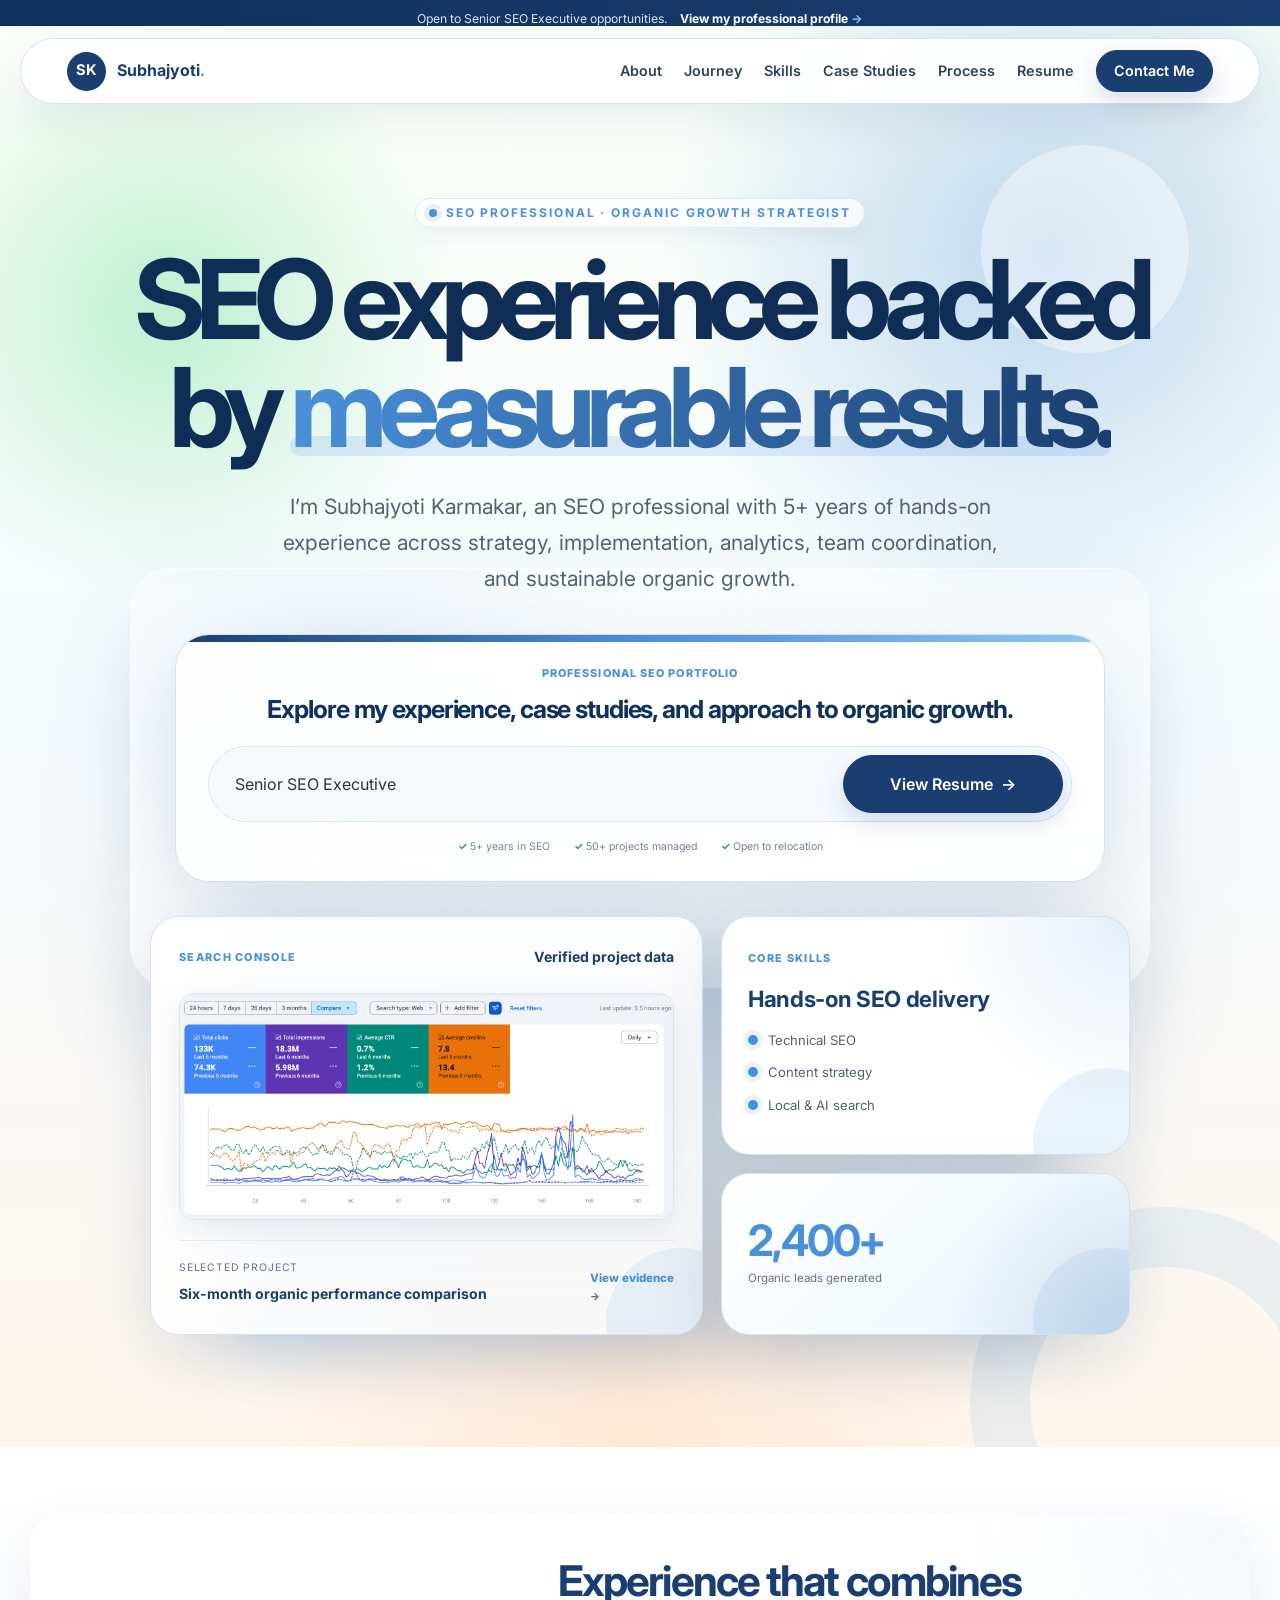
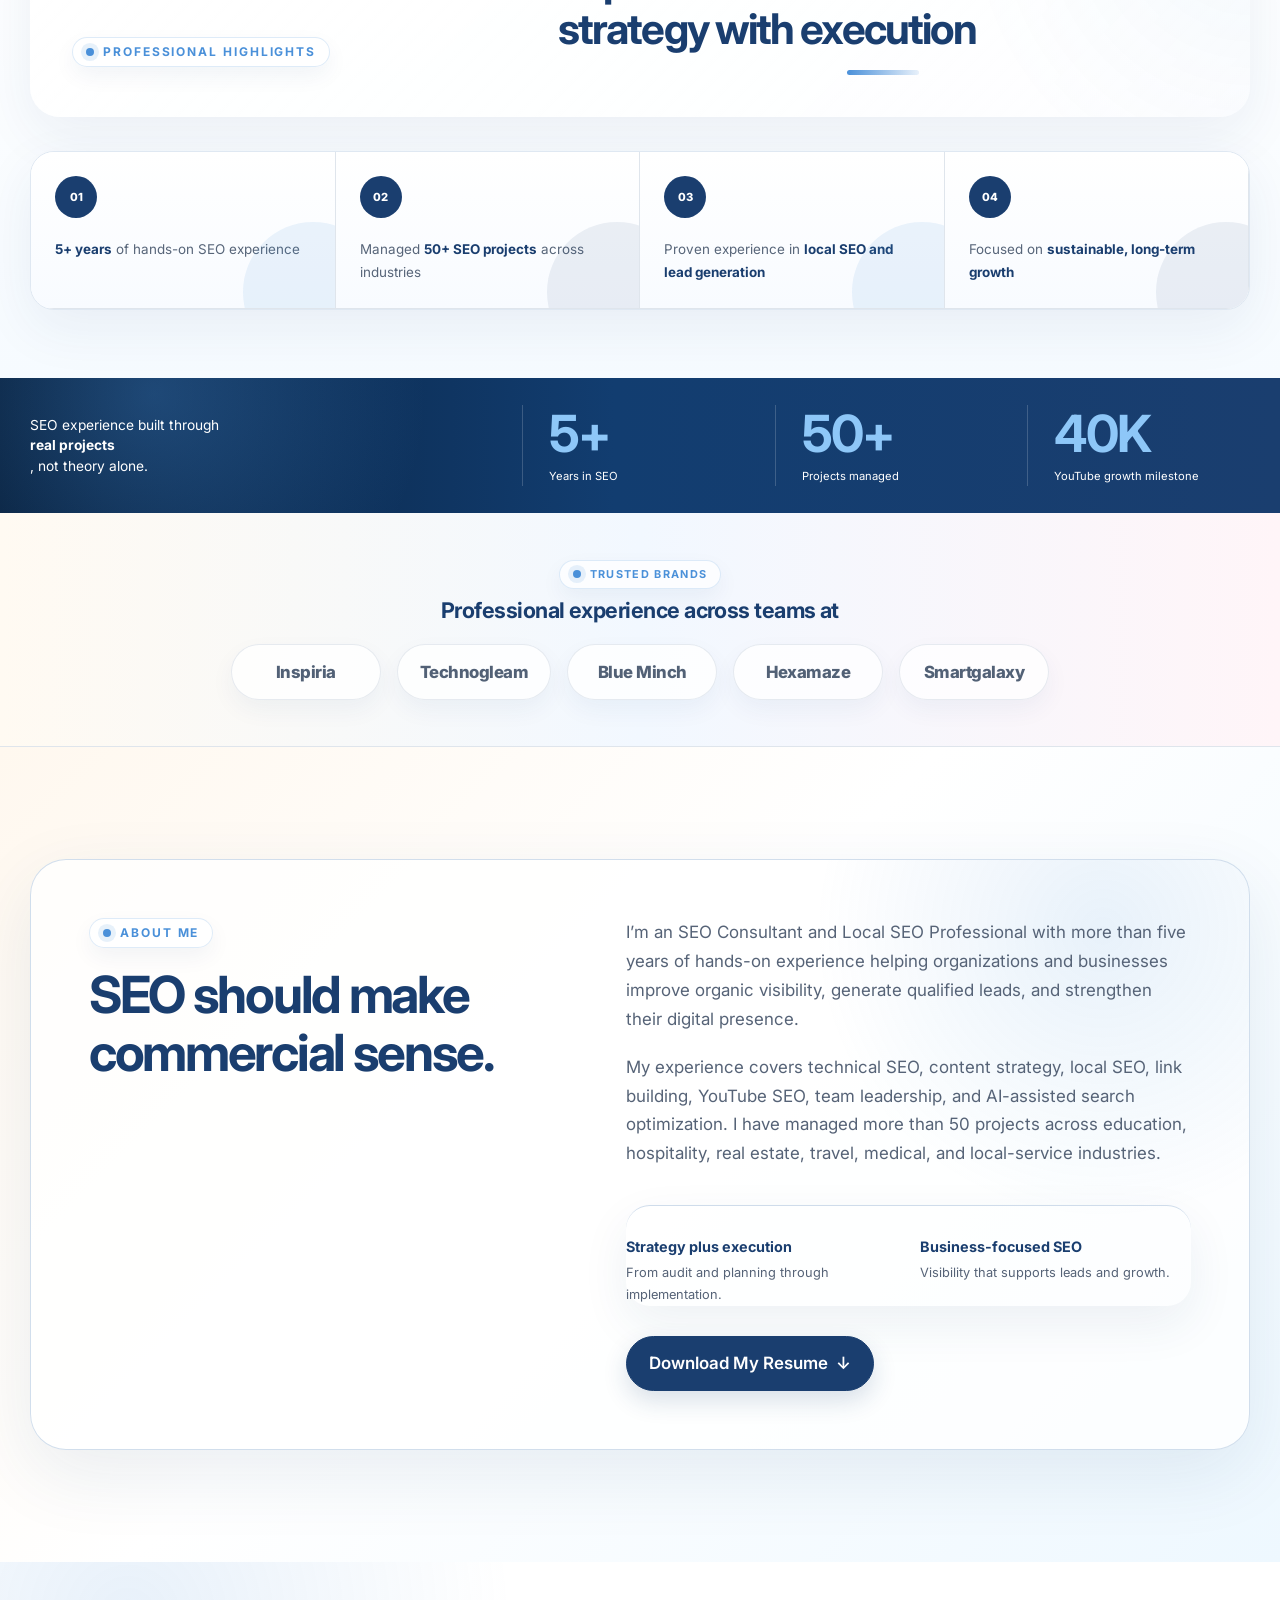
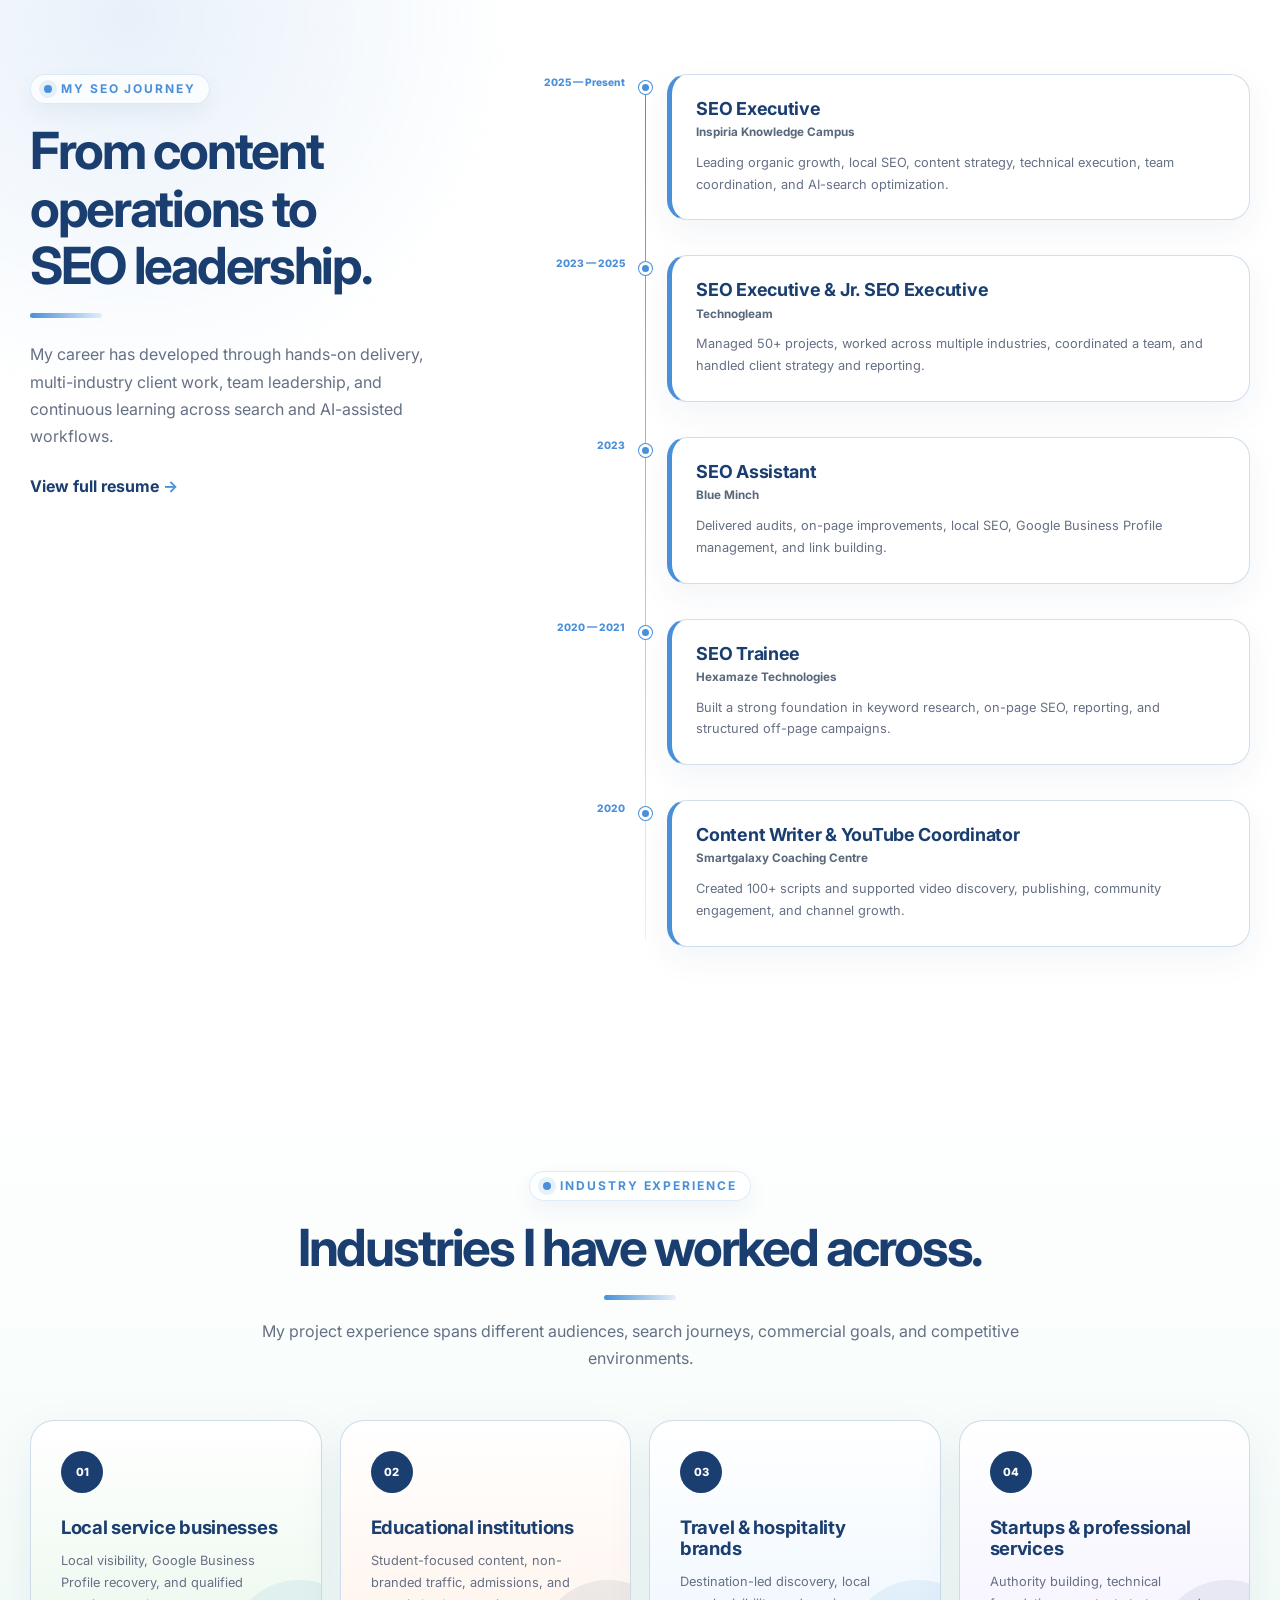
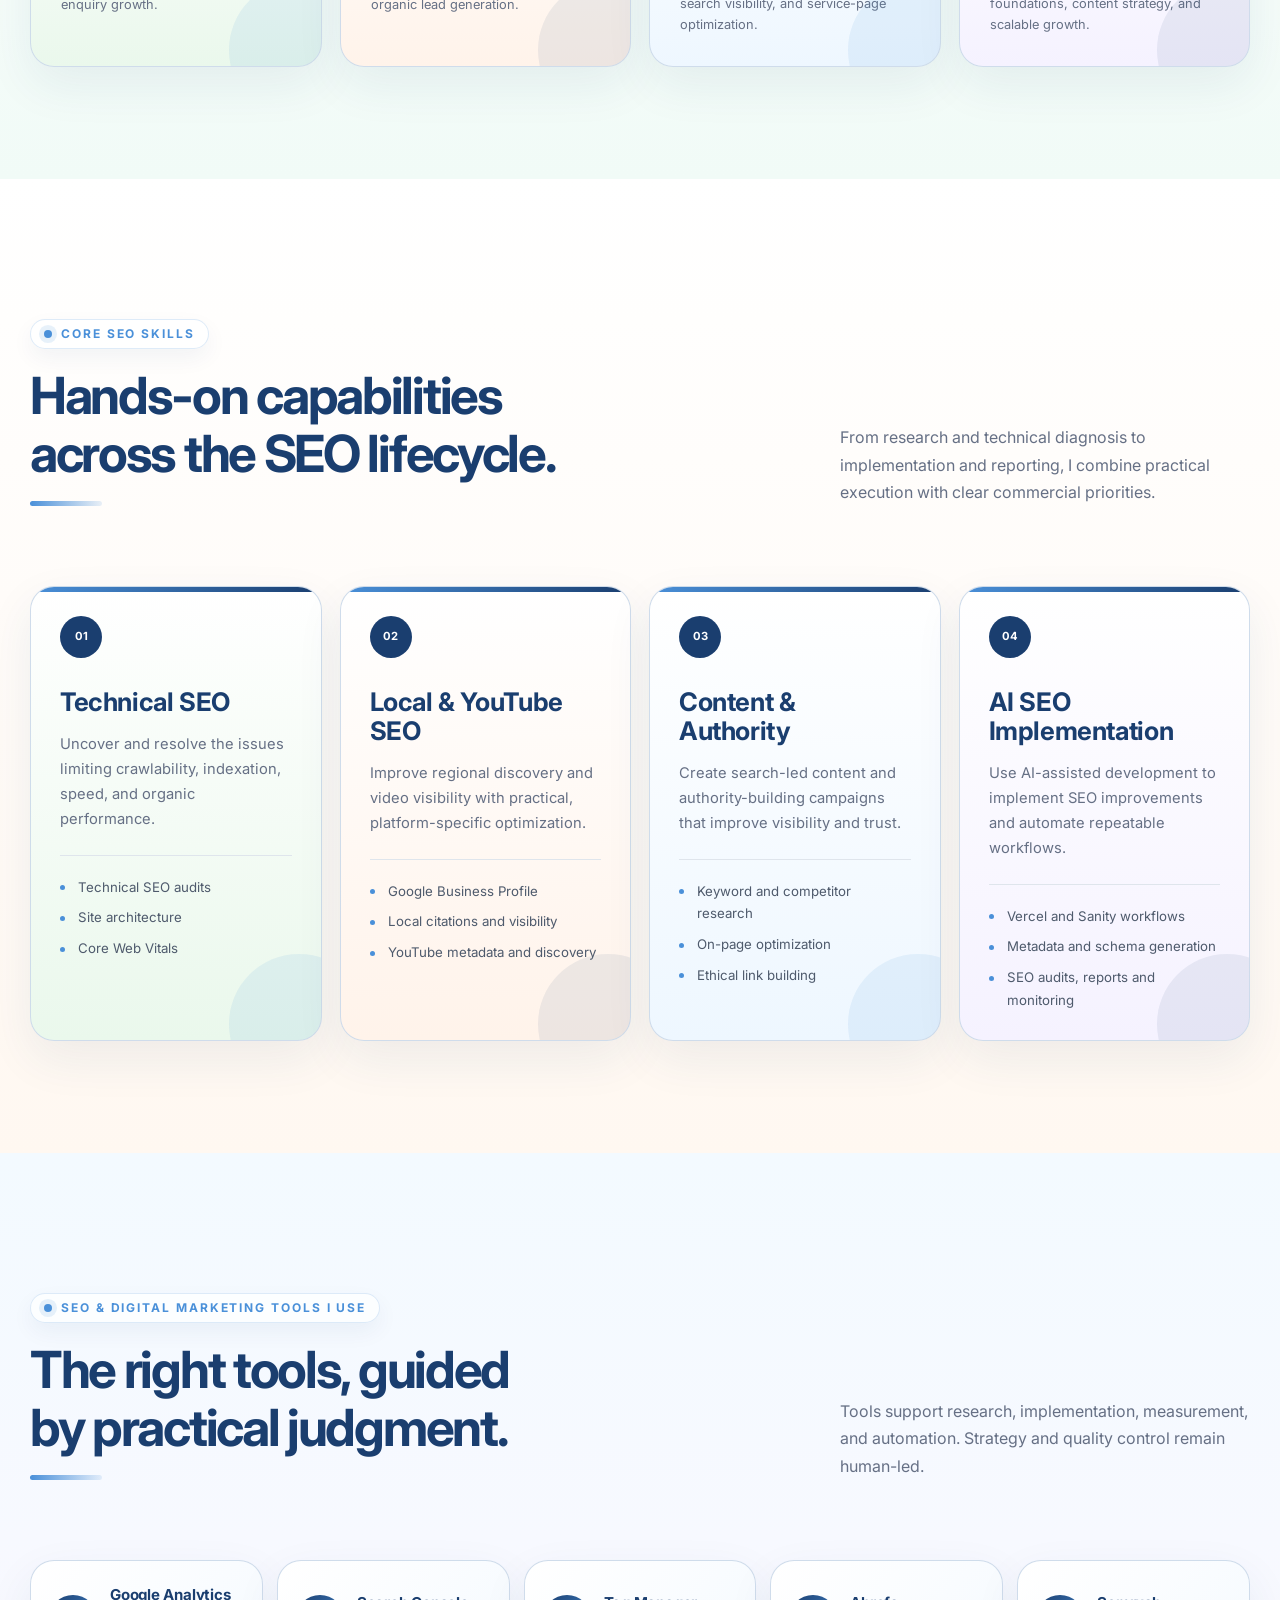
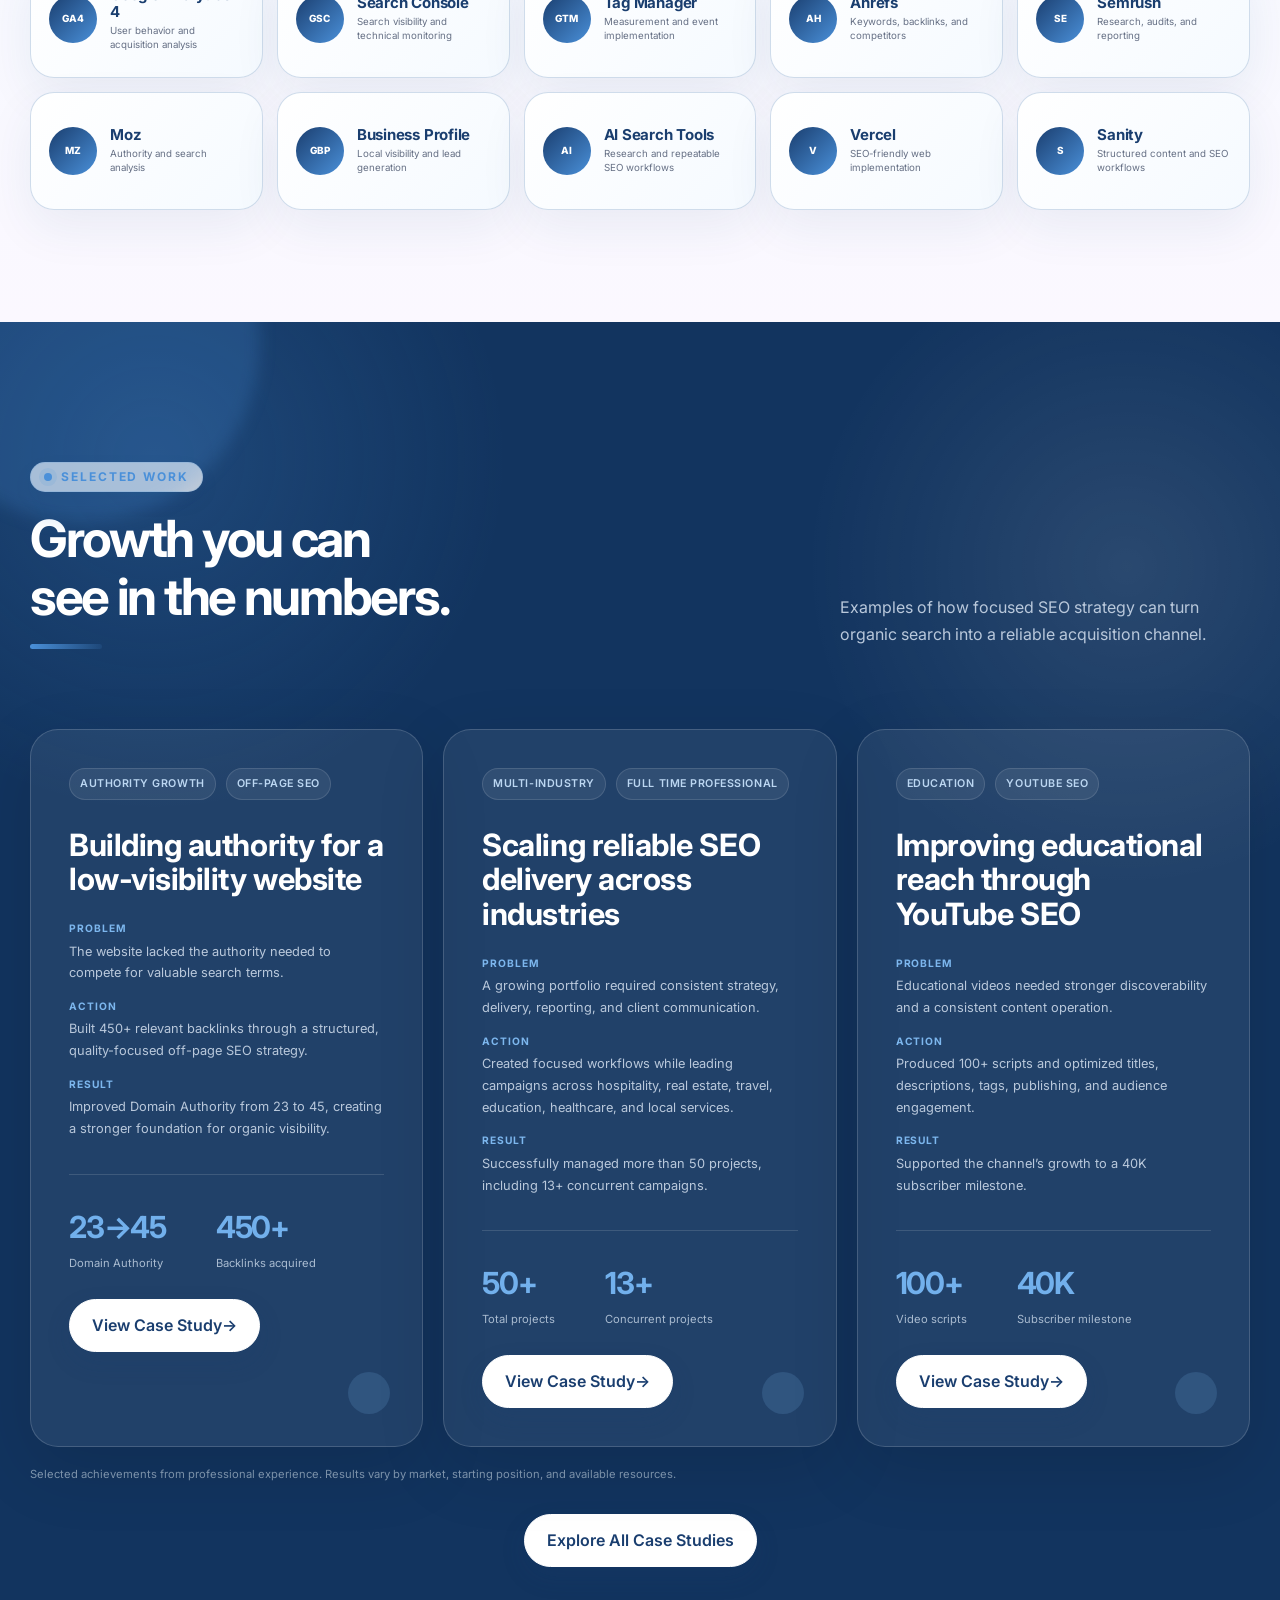
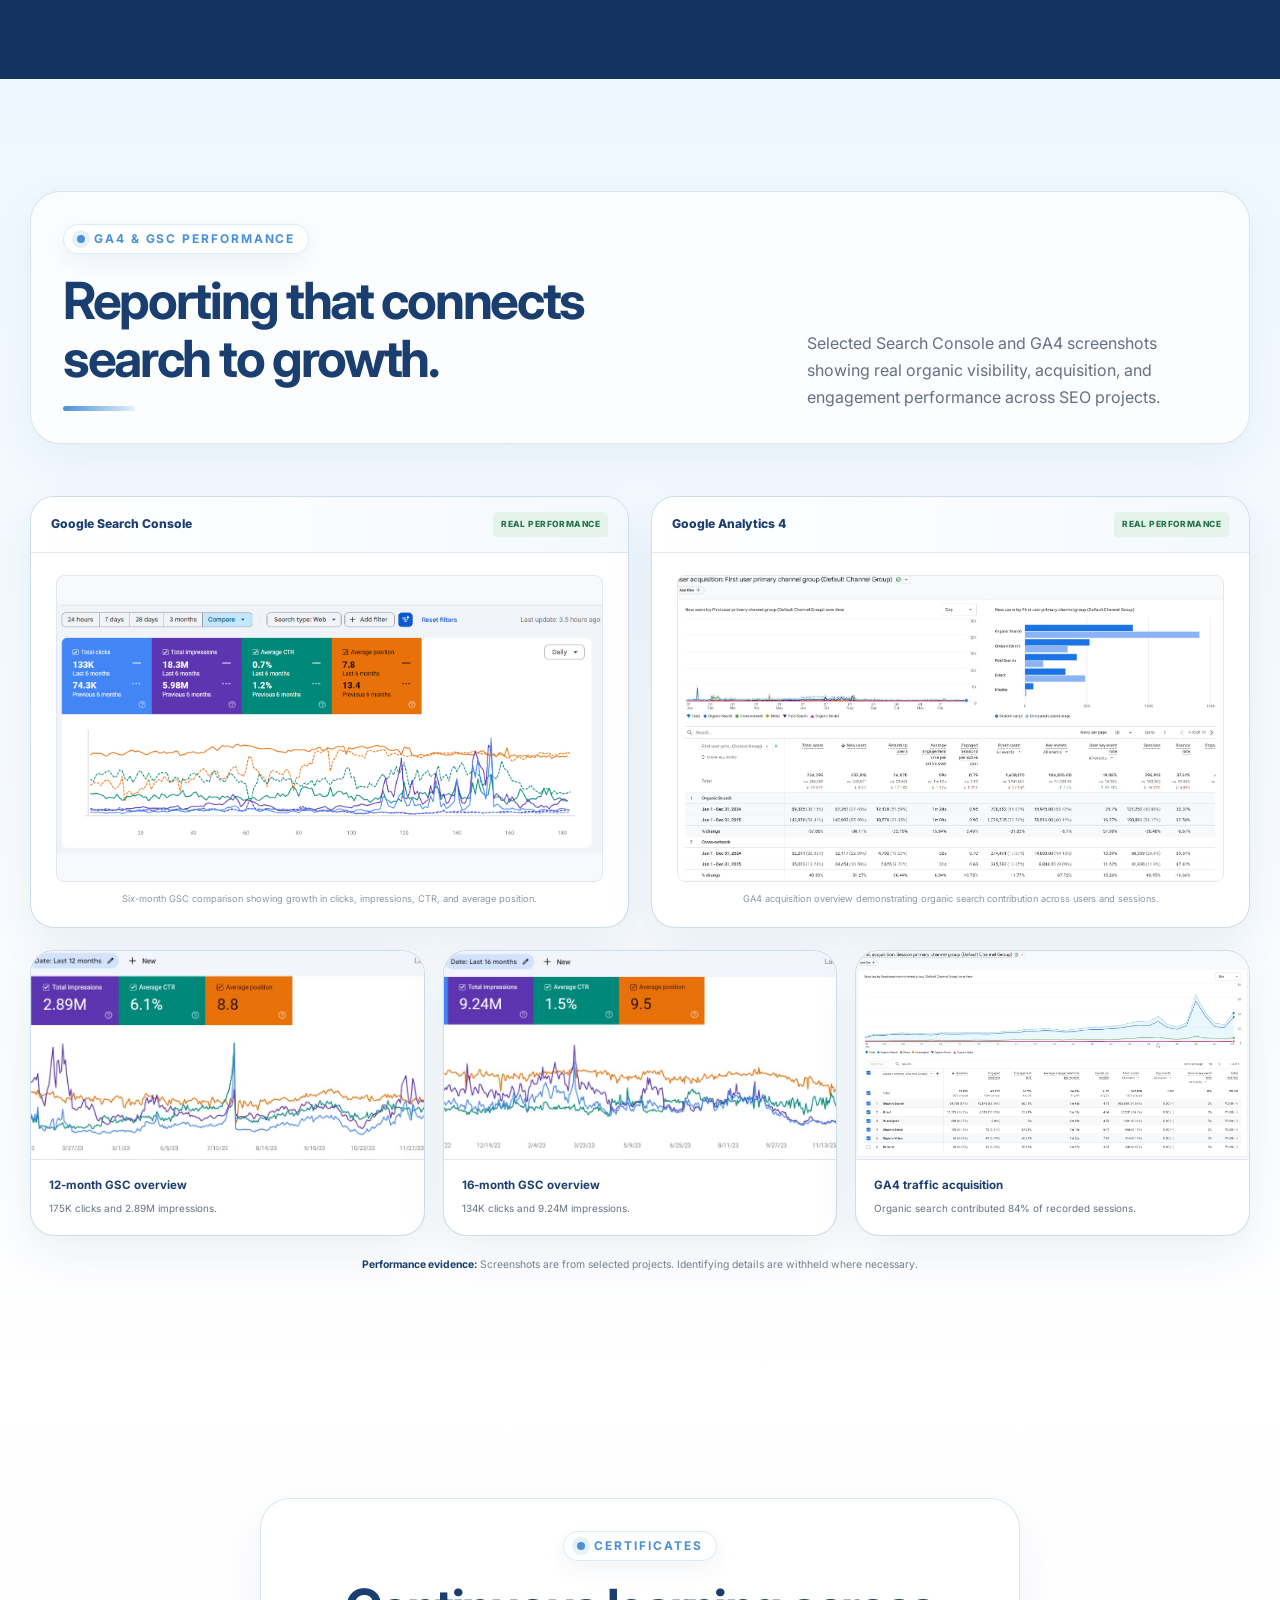
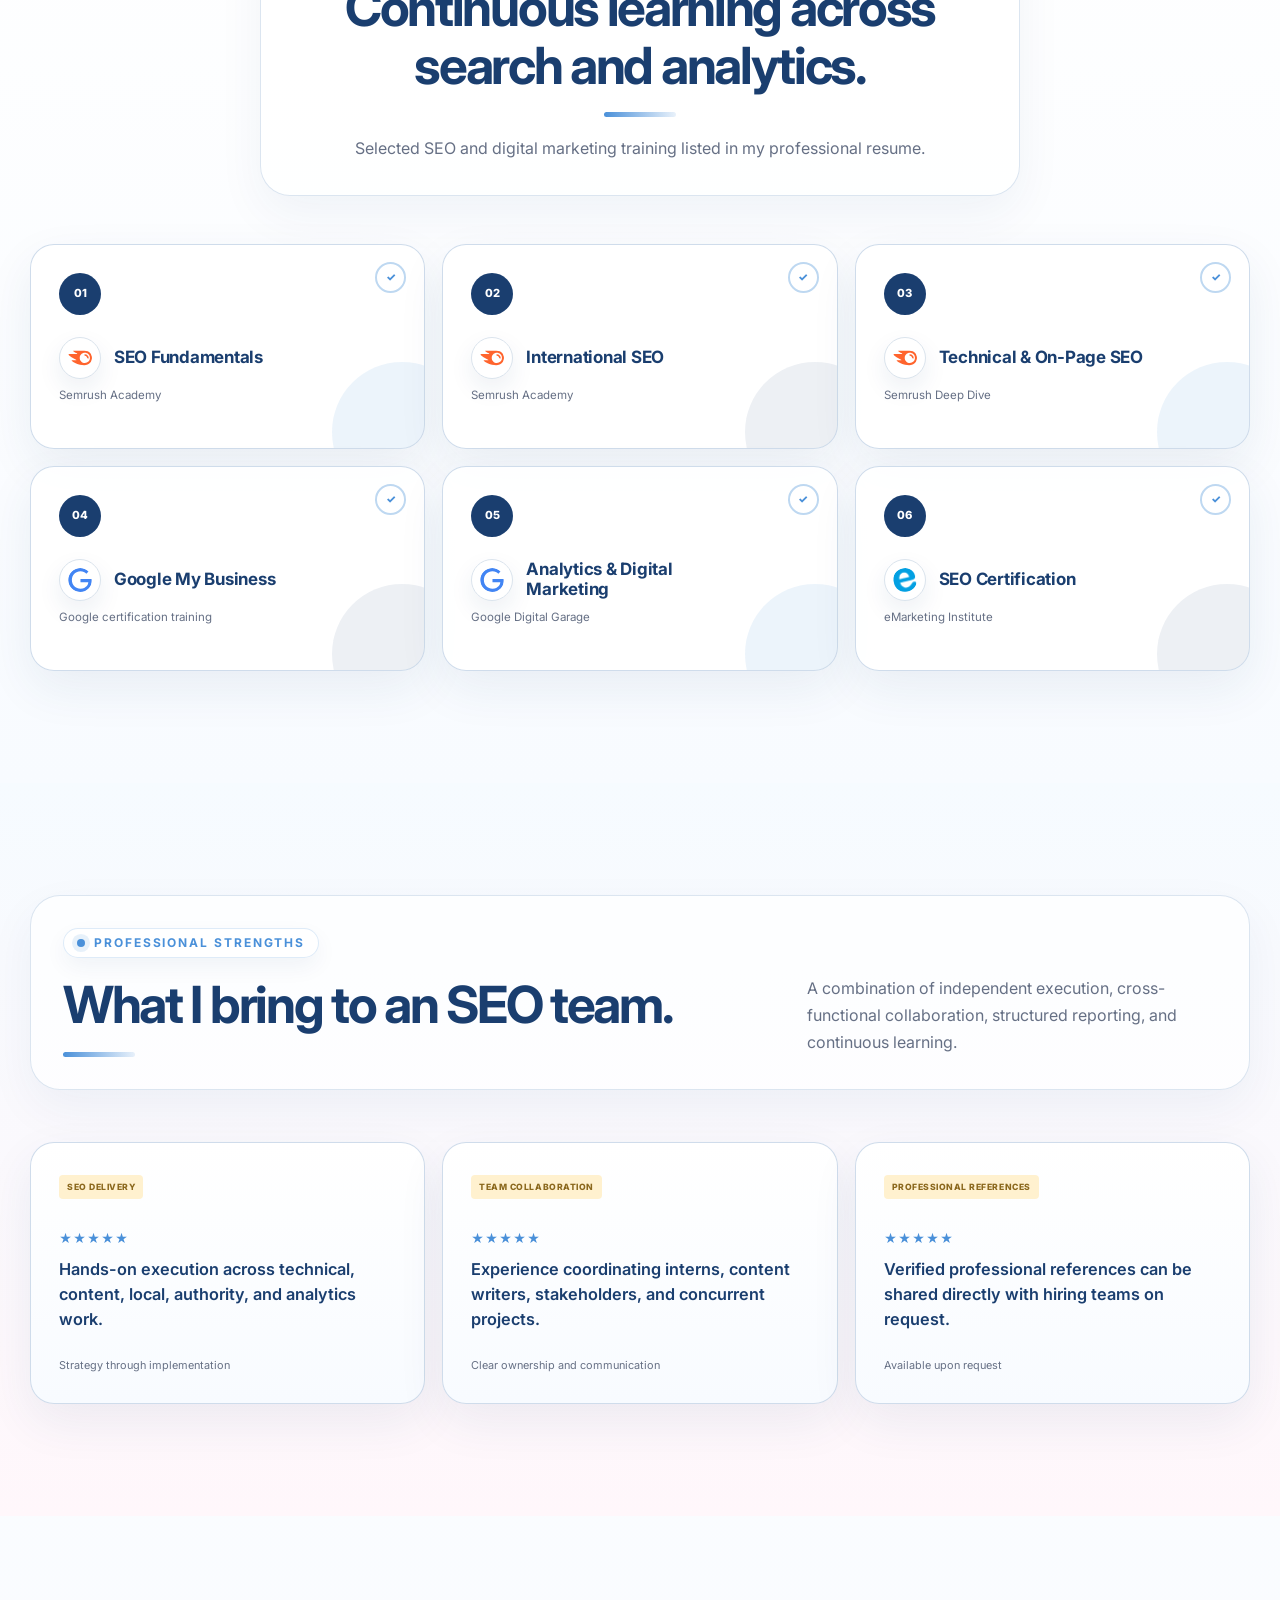
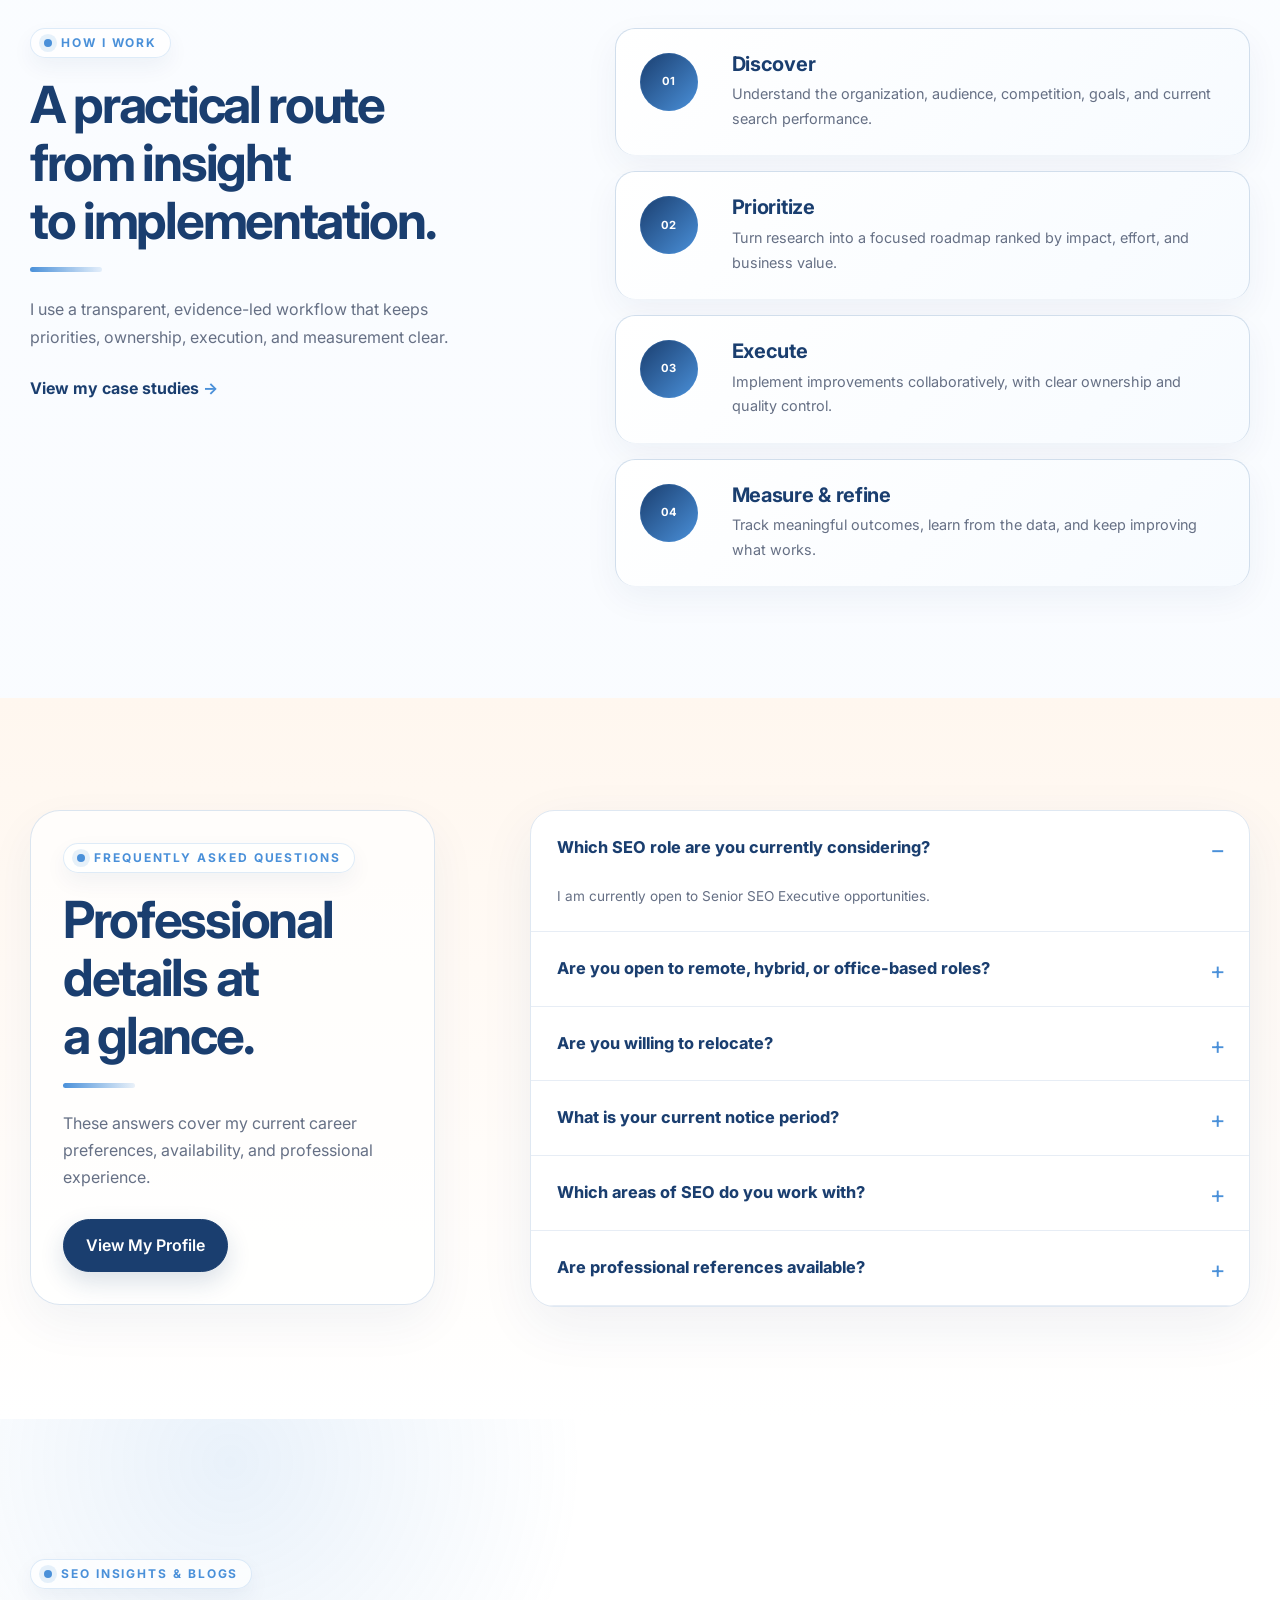
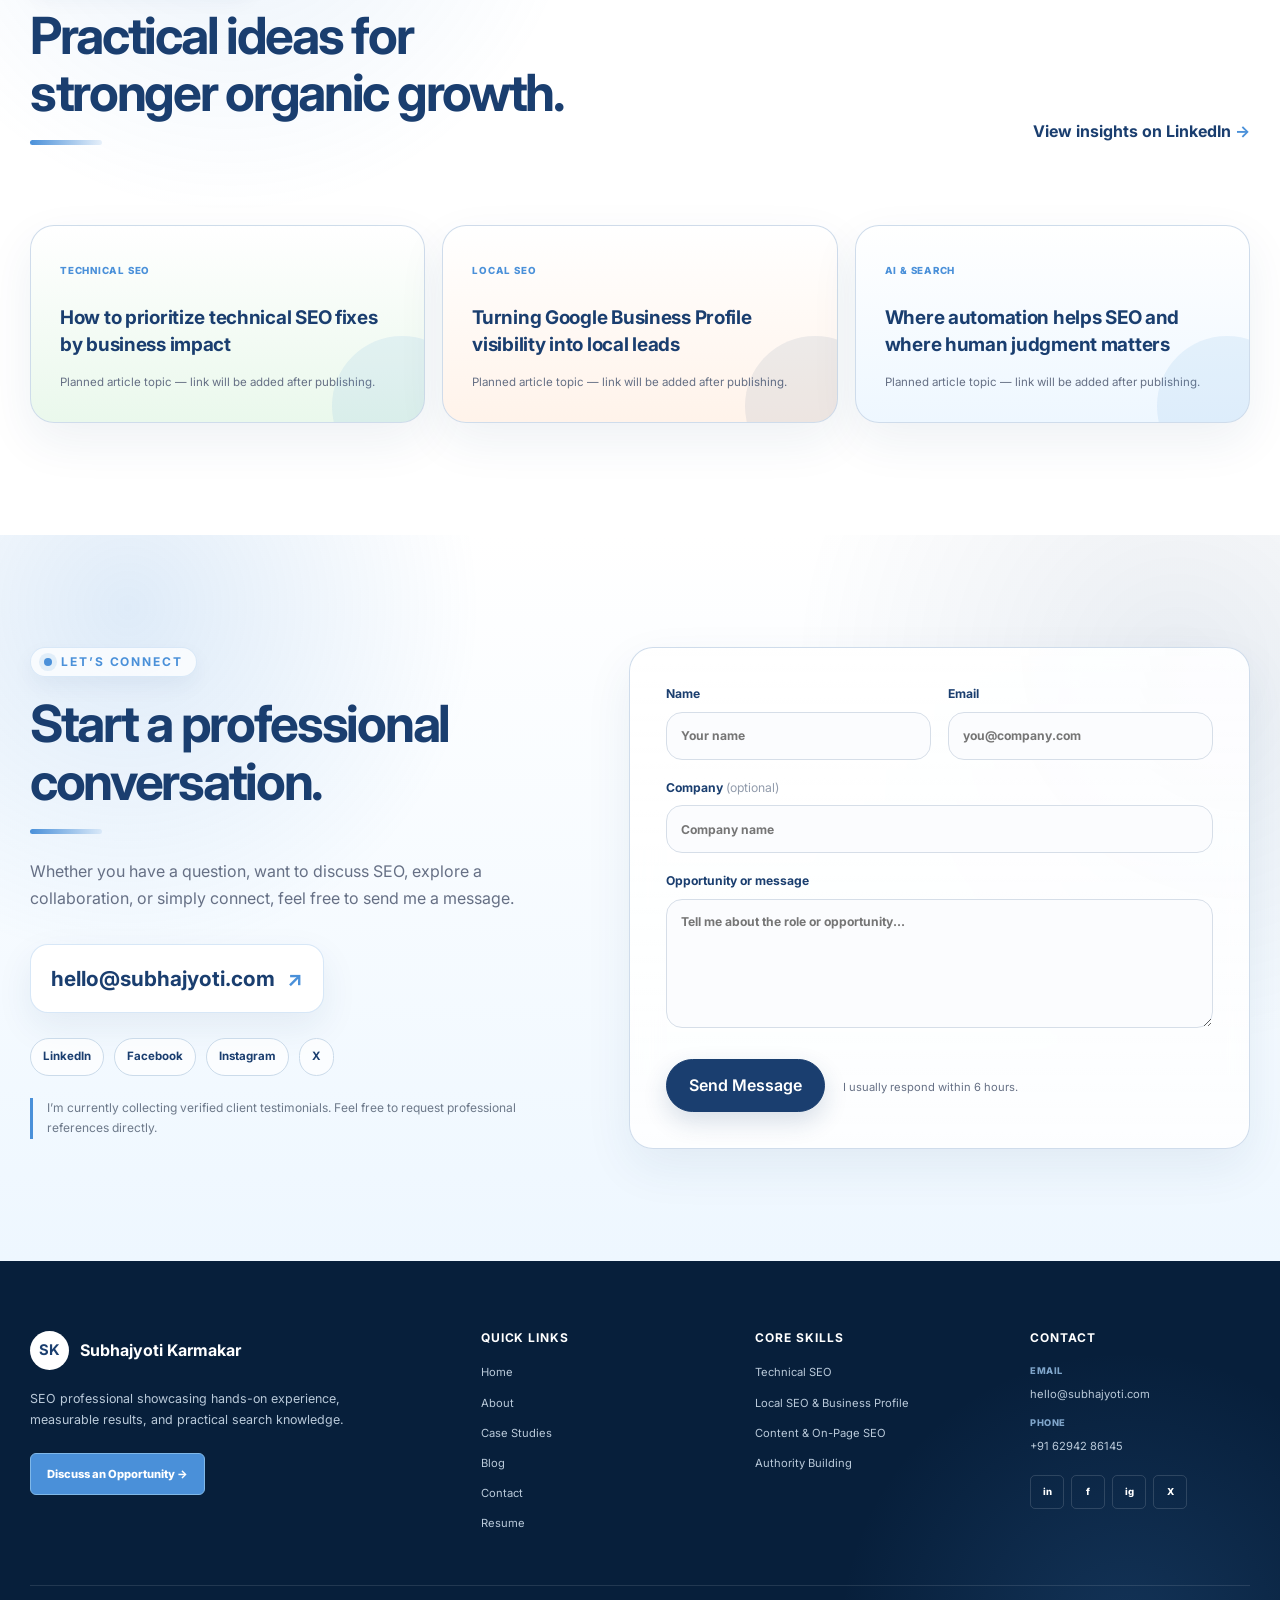
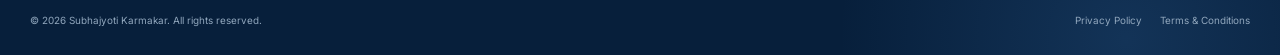
==== commit eadf82e7: "Add Google Tag Manager across website" ====
--- a/index.html
+++ b/index.html
@@ -1,6 +1,13 @@
 <!DOCTYPE html>
 <html lang="en">
 <head>
+  <!-- Google Tag Manager -->
+  <script>(function(w,d,s,l,i){w[l]=w[l]||[];w[l].push({'gtm.start':
+  new Date().getTime(),event:'gtm.js'});var f=d.getElementsByTagName(s)[0],
+  j=d.createElement(s),dl=l!='dataLayer'?'&l='+l:'';j.async=true;j.src=
+  'https://www.googletagmanager.com/gtm.js?id='+i+dl;f.parentNode.insertBefore(j,f);
+  })(window,document,'script','dataLayer','GTM-P25HCW2P');</script>
+  <!-- End Google Tag Manager -->
   <meta charset="UTF-8">
   <meta name="viewport" content="width=device-width, initial-scale=1.0">
   <meta name="description" content="Explore the professional SEO portfolio of Subhajyoti Karmakar, featuring 5+ years of experience, measurable case studies, SEO skills, tools, certifications and career history.">
@@ -52,6 +59,10 @@
   </script>
 </head>
 <body>
+  <!-- Google Tag Manager (noscript) -->
+  <noscript><iframe src="https://www.googletagmanager.com/ns.html?id=GTM-P25HCW2P"
+  height="0" width="0" style="display:none;visibility:hidden"></iframe></noscript>
+  <!-- End Google Tag Manager (noscript) -->
   <a class="skip-link" href="#main-content">Skip to main content</a>
 
   <div class="announcement">
@@ -543,4 +554,3 @@
   <footer class="site-footer"><div class="container footer-main"><div class="footer-intro"><a class="brand footer-brand" href="#top" aria-label="Back to top"><span class="brand-mark" aria-hidden="true">SK</span><span>Subhajyoti Karmakar</span></a><p>SEO professional showcasing hands-on experience, measurable results, and practical search knowledge.</p><a class="footer-audit" href="pages/contact.html">Discuss an Opportunity &rarr;</a></div><div class="footer-column"><h2>Quick Links</h2><nav aria-label="Footer navigation"><a href="#top">Home</a><a href="pages/about.html">About</a><a href="pages/case-studies.html">Case Studies</a><a href="pages/blog.html">Blog</a><a href="pages/contact.html">Contact</a><a href="assets/documents/subhajyoti-karmakar-resume.pdf" target="_blank">Resume</a></nav></div><div class="footer-column"><h2>Core Skills</h2><nav aria-label="Footer skills"><a href="#services">Technical SEO</a><a href="#services">Local SEO &amp; Business Profile</a><a href="#services">Content &amp; On-Page SEO</a><a href="#services">Authority Building</a></nav></div><div class="footer-column"><h2>Contact</h2><address class="footer-contact-list"><span>Email</span><a href="mailto:hello@subhajyoti.com">hello@subhajyoti.com</a><span>Phone</span><a href="tel:+916294286145">+91 62942 86145</a></address><div class="footer-socials" aria-label="Social profiles"><a href="https://www.linkedin.com/in/subhajyoti-karmakar/" target="_blank" rel="noopener noreferrer" aria-label="LinkedIn">in</a><a href="https://www.facebook.com/subhajyotik0" target="_blank" rel="noopener noreferrer" aria-label="Facebook">f</a><a href="https://www.instagram.com/iamsubhajyoti/" target="_blank" rel="noopener noreferrer" aria-label="Instagram">ig</a><a href="https://x.com/i_am_subhajyoti" target="_blank" rel="noopener noreferrer" aria-label="X">X</a></div></div></div><div class="container footer-bottom"><p>&copy; <span id="current-year">2026</span> Subhajyoti Karmakar. All rights reserved.</p><div class="footer-legal"><a href="pages/privacy-policy.html">Privacy Policy</a><a href="pages/terms-and-conditions.html">Terms &amp; Conditions</a></div></div></footer>
 </body>
 </html>
-
--- a/assets/css/styles.css
+++ b/assets/css/styles.css
@@ -263,6 +263,7 @@
 .case-results span { color: #a9bbd0; font-size: .7rem; }
 .case-note { margin-top: 18px; color: #8299b2; font-size: .7rem; }
 .case-cta { margin-top: 30px; text-align: center; }
+.case-study-button { position: relative; z-index: 1; margin-top: 26px; }
 
 .performance-section { background: #edf3f9; }
 .screenshot-grid { display: grid; grid-template-columns: repeat(2, 1fr); gap: 22px; }
@@ -399,6 +400,1100 @@
 .footer-legal { display: flex; flex-wrap: wrap; gap: 18px; }
 .footer-legal a { text-decoration: none; }
 .footer-legal a:hover { color: white; }
+
+/* Homepage visual refresh inspired by the supplied reference.
+   Content structure stays the same; this layer only improves UI polish. */
+body {
+  background:
+    radial-gradient(circle at 8% 4%, rgba(74, 144, 217, 0.13), transparent 26rem),
+    radial-gradient(circle at 92% 18%, rgba(26, 62, 111, 0.08), transparent 30rem),
+    #ffffff;
+}
+
+.container { width: min(calc(100% - 56px), 1220px); }
+
+.announcement {
+  background: linear-gradient(90deg, #0f315d, #1a3e6f);
+}
+
+.site-header {
+  top: 14px;
+  width: min(calc(100% - 40px), 1240px);
+  margin: 0 auto;
+  border: 1px solid rgba(209, 221, 235, .8);
+  border-radius: 999px;
+  box-shadow: 0 16px 45px rgba(16, 45, 85, .08);
+}
+
+.nav-wrap { min-height: 64px; padding-inline: 18px; }
+.brand-mark { border-radius: 999px; }
+.primary-nav { gap: 22px; }
+.primary-nav > a:not(.button) { color: #31445d; }
+
+.button {
+  border-radius: 999px;
+  box-shadow: 0 10px 24px rgba(26, 62, 111, .16);
+}
+
+.button:hover { box-shadow: 0 14px 28px rgba(74, 144, 217, .22); }
+
+.hero {
+  margin-top: -78px;
+  padding: 172px 0 112px;
+  background:
+    radial-gradient(circle at 13% 19%, rgba(154, 207, 132, .38), transparent 17rem),
+    radial-gradient(circle at 77% 24%, rgba(74, 144, 217, .28), transparent 22rem),
+    linear-gradient(180deg, #eef8ee 0%, #f9fbff 35%, #fff6ee 100%);
+}
+
+.hero::before {
+  top: 118px;
+  right: 7%;
+  width: 210px;
+  height: 210px;
+  border: 1px solid rgba(26, 62, 111, .08);
+  background: rgba(255, 255, 255, .42);
+}
+
+.hero::after {
+  right: -80px;
+  bottom: -150px;
+  width: 390px;
+  height: 390px;
+  border: 60px solid rgba(74, 144, 217, .10);
+}
+
+.hero-eyebrow { color: var(--blue); }
+
+.hero h1 {
+  color: var(--navy);
+  text-wrap: balance;
+}
+
+.hero h1 span {
+  display: inline;
+  color: #db5c34;
+}
+
+.hero-text {
+  max-width: 735px;
+  color: #536274;
+}
+
+.audit-card {
+  max-width: 930px;
+  border: 1px solid rgba(211, 223, 235, .92);
+  border-radius: 26px;
+  box-shadow: 0 30px 80px rgba(26, 62, 111, .14);
+}
+
+.audit-form input,
+.audit-form .button {
+  border-radius: 999px;
+}
+
+.trust-highlight,
+.brand-strip,
+.section,
+.proof-strip {
+  position: relative;
+}
+
+.trust-highlight {
+  background: linear-gradient(180deg, #ffffff 0%, #f6fbff 100%);
+}
+
+.trust-grid {
+  overflow: hidden;
+  border: 1px solid #dfe8f2;
+  border-radius: 24px;
+  background: white;
+  box-shadow: 0 18px 55px rgba(26, 62, 111, .07);
+}
+
+.trust-grid article {
+  border-top: 0;
+  border-left: 0;
+  background: linear-gradient(180deg, #ffffff 0%, #f8fbff 100%);
+}
+
+.proof-strip {
+  border: 0;
+  background: var(--navy);
+  color: white;
+}
+
+.proof-grid {
+  min-height: 135px;
+}
+
+.proof-grid > p,
+.proof-grid > p strong,
+.proof-grid > div strong,
+.proof-grid > div span {
+  color: white;
+}
+
+.proof-grid > div {
+  border-left-color: rgba(255, 255, 255, .18);
+}
+
+.brand-strip {
+  background: linear-gradient(90deg, #fffaf2, #f2f8ff, #fff5f8);
+}
+
+.brand-list span {
+  padding: 13px 22px;
+  border: 1px solid rgba(26, 62, 111, .10);
+  border-radius: 999px;
+  background: rgba(255, 255, 255, .78);
+  box-shadow: 0 10px 25px rgba(26, 62, 111, .05);
+}
+
+.section-muted {
+  background:
+    linear-gradient(135deg, #fff8ef 0%, #ffffff 45%, #eef8ff 100%);
+}
+
+.split-grid,
+.journey-layout,
+.clients-section .container,
+#services .container,
+.tools-section .container,
+.performance-section .container,
+.certificate-section .container,
+.testimonial-section .container,
+.process-layout,
+.faq-layout,
+.blog-section .container,
+.contact-grid {
+  position: relative;
+}
+
+.principles,
+.client-grid article,
+.service-card,
+.tool-grid article,
+.performance-mockup,
+.performance-evidence,
+.certificate-grid article,
+.testimonial-grid article,
+.blog-link-grid article,
+.contact-form {
+  border-color: rgba(205, 219, 234, .95);
+  border-radius: 24px;
+  box-shadow: 0 18px 48px rgba(26, 62, 111, .075);
+}
+
+.client-grid article,
+.service-card,
+.tool-grid article,
+.certificate-grid article,
+.blog-link-grid article {
+  background: rgba(255, 255, 255, .88);
+}
+
+.client-grid article:hover,
+.service-card:hover,
+.tool-grid article:hover,
+.certificate-grid article:hover,
+.blog-link-grid article:hover {
+  border-color: rgba(74, 144, 217, .55);
+  box-shadow: 0 24px 65px rgba(26, 62, 111, .12);
+  transform: translateY(-5px);
+}
+
+.journey-section {
+  background:
+    radial-gradient(circle at 10% 5%, rgba(74, 144, 217, .13), transparent 24rem),
+    #ffffff;
+}
+
+.journey-timeline li > div,
+.process-list li {
+  padding: 24px;
+  border: 1px solid rgba(205, 219, 234, .9);
+  border-radius: 20px;
+  background: white;
+  box-shadow: 0 12px 35px rgba(26, 62, 111, .055);
+}
+
+.journey-timeline li {
+  align-items: start;
+}
+
+.journey-timeline::before {
+  background: linear-gradient(var(--blue), rgba(74, 144, 217, .12));
+}
+
+.clients-section {
+  background: linear-gradient(180deg, #ffffff 0%, #f6fbff 100%);
+}
+
+#services {
+  background:
+    linear-gradient(180deg, #ffffff 0%, #fff8f1 100%);
+}
+
+.service-card {
+  overflow: hidden;
+  position: relative;
+}
+
+.service-card::before {
+  position: absolute;
+  inset: 0 0 auto;
+  height: 5px;
+  background: linear-gradient(90deg, var(--blue), var(--navy));
+  content: "";
+}
+
+.tools-section {
+  background: linear-gradient(180deg, #f3faff 0%, #fbf8ff 100%);
+}
+
+.tool-grid article > span {
+  border-radius: 999px;
+  background: linear-gradient(135deg, #eaf3fc, #ffffff);
+}
+
+.section-navy {
+  background:
+    radial-gradient(circle at 12% 10%, rgba(74, 144, 217, .22), transparent 22rem),
+    radial-gradient(circle at 88% 18%, rgba(255, 255, 255, .10), transparent 20rem),
+    #12345f;
+}
+
+.case-card {
+  border-color: rgba(255, 255, 255, .16);
+  border-radius: 28px;
+  background: rgba(255, 255, 255, .065);
+  box-shadow: 0 22px 70px rgba(0, 0, 0, .12);
+}
+
+.case-meta span {
+  border-radius: 999px;
+  background: rgba(255, 255, 255, .07);
+}
+
+.performance-section {
+  background:
+    linear-gradient(180deg, #eef7ff 0%, #ffffff 100%);
+}
+
+.performance-mockup,
+.performance-evidence {
+  overflow: hidden;
+}
+
+.mockup-bar {
+  background: linear-gradient(90deg, #ffffff, #f4f9ff);
+}
+
+.certificate-section {
+  background: linear-gradient(180deg, #ffffff 0%, #f8fbff 100%);
+}
+
+.certificate-title img {
+  border-radius: 999px;
+  box-shadow: 0 10px 24px rgba(26, 62, 111, .08);
+}
+
+.testimonial-section {
+  background: linear-gradient(180deg, #f6fbff 0%, #fff7fb 100%);
+}
+
+.testimonial-grid article {
+  border-style: solid;
+}
+
+.process-list {
+  display: grid;
+  gap: 16px;
+}
+
+.process-list li {
+  border-bottom: 0;
+}
+
+.process-list li + li {
+  padding-top: 24px;
+}
+
+.process-list > li > span {
+  box-shadow: inset 0 0 0 1px rgba(74, 144, 217, .16);
+}
+
+.faq-section {
+  background:
+    linear-gradient(180deg, #fff7ef 0%, #ffffff 100%);
+}
+
+.faq-list {
+  overflow: hidden;
+  border: 1px solid #dfe8f2;
+  border-radius: 24px;
+  background: white;
+  box-shadow: 0 18px 55px rgba(26, 62, 111, .07);
+}
+
+.faq-list details {
+  border-color: #e7edf5;
+}
+
+.faq-list summary,
+.faq-list details p {
+  padding-left: 26px;
+}
+
+.faq-list summary::after {
+  right: 24px;
+}
+
+.blog-section {
+  background:
+    radial-gradient(circle at 18% 6%, rgba(74, 144, 217, .12), transparent 22rem),
+    #ffffff;
+}
+
+.growth-cta {
+  background:
+    radial-gradient(circle at 20% 10%, rgba(255, 255, 255, .20), transparent 18rem),
+    linear-gradient(135deg, #0f315d, #1a3e6f 60%, #4a90d9);
+}
+
+.growth-cta-inner {
+  padding: 42px;
+  border: 1px solid rgba(255, 255, 255, .20);
+  border-radius: 30px;
+  background: rgba(255, 255, 255, .07);
+  box-shadow: 0 24px 70px rgba(16, 45, 85, .22);
+}
+
+.contact-section {
+  background:
+    radial-gradient(circle at 10% 10%, rgba(74, 144, 217, .17), transparent 22rem),
+    radial-gradient(circle at 92% 18%, rgba(26, 62, 111, .09), transparent 24rem),
+    linear-gradient(180deg, #ffffff 0%, #eef7ff 100%);
+}
+
+.contact-form input,
+.contact-form textarea {
+  border-radius: 16px;
+}
+
+.social-links a {
+  border-radius: 999px;
+}
+
+.site-footer {
+  background:
+    radial-gradient(circle at 88% 96%, rgba(74, 144, 217, .18), transparent 18rem),
+    #071f3b;
+}
+
+/* Stronger visual direction: less generic, more polished agency-style UI. */
+:root {
+  --soft-green: #eaf8ec;
+  --soft-peach: #fff3ea;
+  --soft-pink: #fff1f7;
+  --soft-lilac: #f5f2ff;
+  --glass: rgba(255, 255, 255, .74);
+}
+
+body {
+  background:
+    linear-gradient(180deg, #f7fbff 0%, #ffffff 18%, #f8fbff 100%);
+}
+
+.eyebrow {
+  display: inline-flex;
+  align-items: center;
+  gap: 9px;
+  width: fit-content;
+  margin-bottom: 18px;
+  padding: 8px 13px;
+  border: 1px solid rgba(74, 144, 217, .18);
+  border-radius: 999px;
+  background: rgba(255, 255, 255, .72);
+  box-shadow: 0 9px 22px rgba(26, 62, 111, .055);
+  line-height: 1;
+}
+
+.center-heading .eyebrow,
+.hero .eyebrow {
+  margin-inline: auto;
+}
+
+.eyebrow::before {
+  width: 8px;
+  height: 8px;
+  border-radius: 50%;
+  background: var(--blue);
+  box-shadow: 0 0 0 5px rgba(74, 144, 217, .13);
+  content: "";
+}
+
+.hero {
+  min-height: 790px;
+  display: grid;
+  align-items: center;
+  background:
+    radial-gradient(circle at 13% 20%, rgba(146, 229, 176, .55), transparent 18rem),
+    radial-gradient(circle at 82% 16%, rgba(74, 144, 217, .34), transparent 24rem),
+    radial-gradient(circle at 50% 100%, rgba(255, 207, 168, .36), transparent 24rem),
+    linear-gradient(180deg, #fbfff8 0%, #f6fbff 50%, #fff7ee 100%);
+}
+
+.hero-grid::before {
+  position: absolute;
+  top: 44%;
+  left: 50%;
+  z-index: -1;
+  width: min(1020px, 92vw);
+  height: 420px;
+  border-radius: 42px;
+  background:
+    linear-gradient(135deg, rgba(255,255,255,.52), rgba(255,255,255,.12)),
+    radial-gradient(circle at 20% 22%, rgba(74, 144, 217, .14), transparent 18rem);
+  box-shadow: inset 0 1px 0 rgba(255,255,255,.9), 0 40px 100px rgba(26,62,111,.12);
+  content: "";
+  transform: translate(-50%, -31%);
+}
+
+.hero h1 {
+  max-width: 1060px;
+  color: #102d55;
+  font-size: clamp(3.7rem, 8.6vw, 8.4rem);
+  letter-spacing: -.085em;
+}
+
+.hero h1 span {
+  position: relative;
+  display: inline-block;
+  color: transparent;
+  background: linear-gradient(90deg, var(--blue), #1a3e6f);
+  -webkit-background-clip: text;
+  background-clip: text;
+}
+
+.hero h1 span::after {
+  position: absolute;
+  right: 0;
+  bottom: .05em;
+  left: 0;
+  z-index: -1;
+  height: .18em;
+  border-radius: 999px;
+  background: rgba(74, 144, 217, .16);
+  content: "";
+}
+
+.hero-text {
+  font-size: clamp(1.05rem, 1.8vw, 1.32rem);
+}
+
+.audit-card {
+  overflow: hidden;
+  border-radius: 34px;
+  background:
+    linear-gradient(180deg, rgba(255,255,255,.94), rgba(255,255,255,.84)),
+    radial-gradient(circle at 0% 0%, rgba(74,144,217,.13), transparent 18rem);
+  backdrop-filter: blur(18px);
+}
+
+.audit-card::before {
+  position: absolute;
+  inset: 0 0 auto;
+  height: 7px;
+  background: linear-gradient(90deg, var(--navy), var(--blue), #8ec7f8);
+  content: "";
+}
+
+.audit-card h2 {
+  color: #0f315d;
+  font-size: clamp(1.2rem, 2vw, 1.55rem);
+}
+
+.audit-form {
+  padding: 8px;
+  border: 1px solid #d9e5f1;
+  border-radius: 999px;
+  background: #f6faff;
+}
+
+.audit-form input {
+  border-color: transparent;
+  background: transparent;
+}
+
+.trust-grid,
+.client-grid,
+.service-grid,
+.tool-grid,
+.case-grid,
+.screenshot-grid,
+.performance-evidence-grid,
+.certificate-grid,
+.testimonial-grid,
+.blog-link-grid {
+  perspective: 1200px;
+}
+
+.trust-grid article,
+.client-grid article,
+.service-card,
+.tool-grid article,
+.certificate-grid article,
+.testimonial-grid article,
+.blog-link-grid article {
+  position: relative;
+  overflow: hidden;
+}
+
+.trust-grid article::before,
+.client-grid article::before,
+.service-card::after,
+.certificate-grid article::before,
+.blog-link-grid article::before {
+  position: absolute;
+  right: -48px;
+  bottom: -54px;
+  width: 140px;
+  height: 140px;
+  border-radius: 50%;
+  background: rgba(74, 144, 217, .10);
+  content: "";
+}
+
+.trust-grid article:nth-child(2n)::before,
+.client-grid article:nth-child(2n)::before,
+.service-card:nth-child(2n)::after,
+.certificate-grid article:nth-child(2n)::before,
+.blog-link-grid article:nth-child(2n)::before {
+  background: rgba(26, 62, 111, .08);
+}
+
+.trust-grid article > span,
+.client-grid article > span,
+.card-number,
+.certificate-grid article > span {
+  display: grid;
+  width: 42px;
+  height: 42px;
+  place-items: center;
+  border-radius: 50%;
+  background: var(--navy);
+  color: white;
+  font-size: .7rem;
+}
+
+.proof-strip {
+  background:
+    radial-gradient(circle at 12% 12%, rgba(74, 144, 217, .32), transparent 17rem),
+    linear-gradient(90deg, #071f3b 0%, #123d70 48%, #1a3e6f 100%);
+}
+
+.proof-grid > div strong {
+  font-size: clamp(2.15rem, 4vw, 3.25rem);
+  color: #8ec7f8;
+}
+
+.brand-strip {
+  padding: 46px 0;
+}
+
+.brand-list {
+  gap: 16px;
+}
+
+.brand-list span {
+  min-width: 150px;
+  text-align: center;
+  transition: transform 180ms ease, box-shadow 180ms ease, color 180ms ease;
+}
+
+.brand-list span:hover {
+  color: var(--blue);
+  box-shadow: 0 18px 38px rgba(26,62,111,.12);
+  transform: translateY(-4px);
+}
+
+.section-heading h2,
+.center-heading h2,
+.trust-heading h2,
+.journey-intro h2,
+.process-intro h2,
+.faq-intro h2,
+.contact-copy h2 {
+  text-wrap: balance;
+}
+
+.section-heading h2::after,
+.center-heading h2::after,
+.trust-heading h2::after,
+.journey-intro h2::after,
+.process-intro h2::after,
+.faq-intro h2::after,
+.contact-copy h2::after {
+  display: block;
+  width: 72px;
+  height: 5px;
+  margin-top: 18px;
+  border-radius: 999px;
+  background: linear-gradient(90deg, var(--blue), rgba(74,144,217,.12));
+  content: "";
+}
+
+.center-heading h2::after,
+.trust-heading h2::after {
+  margin-inline: auto;
+}
+
+.split-grid {
+  padding: 58px;
+  border: 1px solid rgba(205, 219, 234, .9);
+  border-radius: 36px;
+  background:
+    radial-gradient(circle at 88% 12%, rgba(74,144,217,.12), transparent 18rem),
+    rgba(255,255,255,.76);
+  box-shadow: 0 24px 75px rgba(26,62,111,.09);
+}
+
+.journey-timeline li > div {
+  border-left: 5px solid var(--blue);
+  transition: transform 180ms ease, box-shadow 180ms ease;
+}
+
+.journey-timeline li > div:hover {
+  box-shadow: 0 22px 58px rgba(26,62,111,.11);
+  transform: translateX(5px);
+}
+
+.clients-section {
+  background:
+    linear-gradient(180deg, #ffffff 0%, #f1fbf7 100%);
+}
+
+.client-grid article:nth-child(1),
+.service-card:nth-child(1),
+.blog-link-grid article:nth-child(1) { background: linear-gradient(180deg, #ffffff, var(--soft-green)); }
+.client-grid article:nth-child(2),
+.service-card:nth-child(2),
+.blog-link-grid article:nth-child(2) { background: linear-gradient(180deg, #ffffff, var(--soft-peach)); }
+.client-grid article:nth-child(3),
+.service-card:nth-child(3),
+.blog-link-grid article:nth-child(3) { background: linear-gradient(180deg, #ffffff, #eef7ff); }
+.client-grid article:nth-child(4),
+.service-card:nth-child(4) { background: linear-gradient(180deg, #ffffff, var(--soft-lilac)); }
+
+.service-card {
+  min-height: 390px;
+}
+
+.service-card h3 {
+  font-size: 1.6rem;
+}
+
+.service-card ul {
+  position: relative;
+  z-index: 1;
+}
+
+.tool-grid article {
+  min-height: 118px;
+  background: linear-gradient(135deg, white, #f5faff);
+}
+
+.tool-grid article > span {
+  width: 48px;
+  height: 48px;
+  flex-basis: 48px;
+  color: white;
+  background: linear-gradient(135deg, var(--navy), var(--blue));
+}
+
+.tool-grid h3 {
+  font-size: .94rem;
+}
+
+.section-navy {
+  position: relative;
+  overflow: hidden;
+}
+
+.section-navy::before {
+  position: absolute;
+  top: -160px;
+  left: -100px;
+  width: 360px;
+  height: 360px;
+  border-radius: 50%;
+  background: rgba(74, 144, 217, .20);
+  content: "";
+  filter: blur(8px);
+}
+
+.case-card {
+  transition: transform 180ms ease, background 180ms ease, box-shadow 180ms ease;
+}
+
+.case-card:hover {
+  background: rgba(255,255,255,.095);
+  box-shadow: 0 34px 90px rgba(0,0,0,.20);
+  transform: translateY(-8px);
+}
+
+.case-card h3 {
+  font-size: clamp(1.7rem, 2.4vw, 2.15rem);
+}
+
+.performance-mockup,
+.performance-evidence {
+  transition: transform 180ms ease, box-shadow 180ms ease;
+}
+
+.performance-mockup:hover,
+.performance-evidence:hover {
+  box-shadow: 0 30px 80px rgba(26,62,111,.14);
+  transform: translateY(-6px);
+}
+
+.certificate-grid article {
+  min-height: 205px;
+}
+
+.certificate-grid article::after {
+  background: white;
+  content: "✓";
+}
+
+.testimonial-grid article {
+  background:
+    linear-gradient(180deg, #ffffff, #f8fbff);
+}
+
+.testimonial-grid blockquote::before {
+  display: block;
+  margin-bottom: 8px;
+  color: var(--blue);
+  content: "★★★★★";
+  font-size: .78rem;
+  letter-spacing: .08em;
+}
+
+.process-list li {
+  grid-template-columns: 72px 1fr;
+  align-items: start;
+  background: linear-gradient(135deg, white, #f7fbff);
+}
+
+.process-list > li > span {
+  width: 58px;
+  height: 58px;
+  color: white;
+  background: linear-gradient(135deg, var(--navy), var(--blue));
+}
+
+.faq-list summary {
+  font-size: 1.02rem;
+}
+
+.growth-cta {
+  padding: 96px 0;
+}
+
+.growth-cta h2 {
+  font-size: clamp(2.7rem, 5vw, 4.7rem);
+}
+
+.contact-form {
+  background:
+    linear-gradient(180deg, rgba(255,255,255,.94), rgba(255,255,255,.82)),
+    radial-gradient(circle at 100% 0%, rgba(74,144,217,.14), transparent 18rem);
+  backdrop-filter: blur(14px);
+}
+
+.email-link {
+  padding: 16px 20px;
+  border: 1px solid rgba(74, 144, 217, .22);
+  border-radius: 18px;
+  background: white;
+  box-shadow: 0 14px 36px rgba(26,62,111,.08);
+}
+
+.hero-dashboard {
+  position: relative;
+  display: grid;
+  grid-template-columns: 1.15fr .85fr;
+  gap: 18px;
+  max-width: 980px;
+  margin: 34px auto 0;
+  text-align: left;
+}
+
+.hero-dashboard::before {
+  position: absolute;
+  inset: 18px 8% -14px;
+  z-index: -1;
+  border-radius: 36px;
+  background: linear-gradient(90deg, rgba(74,144,217,.23), rgba(26,62,111,.15));
+  content: "";
+  filter: blur(28px);
+}
+
+.dashboard-panel {
+  position: relative;
+  overflow: hidden;
+  border: 1px solid rgba(210, 224, 238, .92);
+  border-radius: 28px;
+  background:
+    linear-gradient(180deg, rgba(255,255,255,.94), rgba(255,255,255,.82));
+  box-shadow: 0 24px 70px rgba(26,62,111,.14);
+  backdrop-filter: blur(18px);
+}
+
+.dashboard-panel::after {
+  position: absolute;
+  right: -54px;
+  bottom: -64px;
+  width: 150px;
+  height: 150px;
+  border-radius: 50%;
+  background: rgba(74,144,217,.11);
+  content: "";
+}
+
+.dashboard-search {
+  grid-row: span 2;
+  padding: 28px;
+}
+
+.dashboard-topline {
+  display: flex;
+  align-items: center;
+  justify-content: space-between;
+  gap: 18px;
+}
+
+.dashboard-topline span,
+.dashboard-badge {
+  color: var(--blue);
+  font-size: .68rem;
+  font-weight: 800;
+  letter-spacing: .12em;
+  text-transform: uppercase;
+}
+
+.dashboard-topline strong {
+  color: var(--navy);
+  font-size: .88rem;
+}
+
+.dashboard-chart {
+  display: flex;
+  height: 210px;
+  align-items: end;
+  gap: 12px;
+  margin-top: 30px;
+  padding: 22px 18px 0;
+  border-radius: 22px;
+  background:
+    repeating-linear-gradient(to bottom, rgba(26,62,111,.08) 0 1px, transparent 1px 42px),
+    linear-gradient(180deg, #f7fbff, #ffffff);
+}
+
+.dashboard-chart span {
+  position: relative;
+  z-index: 1;
+  width: 100%;
+  border-radius: 999px 999px 0 0;
+  background: linear-gradient(180deg, #7fc1ff, var(--blue) 52%, var(--navy));
+  box-shadow: 0 10px 24px rgba(74,144,217,.22);
+}
+
+.dashboard-chart span:nth-child(2n) {
+  background: linear-gradient(180deg, #b7ddff, #4a90d9);
+}
+
+.dashboard-evidence {
+  position: relative;
+  z-index: 1;
+  display: block;
+  overflow: hidden;
+  margin-top: 24px;
+  border: 1px solid #dce6f0;
+  border-radius: 14px;
+  background: #f5f8fc;
+  box-shadow: 0 12px 30px rgba(26,62,111,.09);
+}
+
+.dashboard-evidence img {
+  display: block;
+  width: 100%;
+  height: auto;
+  transition: transform 200ms ease;
+}
+
+.dashboard-evidence:hover img { transform: scale(1.015); }
+
+.dashboard-evidence-footer {
+  position: relative;
+  z-index: 1;
+  display: flex;
+  align-items: end;
+  justify-content: space-between;
+  gap: 20px;
+  margin-top: 20px;
+  padding-top: 18px;
+  border-top: 1px solid #e3eaf1;
+}
+
+.dashboard-evidence-footer span,
+.dashboard-evidence-footer strong { display: block; }
+.dashboard-evidence-footer span { color: var(--muted); font-size: .65rem; text-transform: uppercase; letter-spacing: .08em; }
+.dashboard-evidence-footer strong { margin-top: 5px; color: var(--navy); font-size: .88rem; }
+.dashboard-evidence-footer > a { flex: 0 0 auto; color: var(--blue); font-size: .72rem; font-weight: 800; text-decoration: none; }
+.dashboard-evidence-footer > a:hover { text-decoration: underline; text-underline-offset: 4px; }
+
+.dashboard-stats {
+  display: grid;
+  grid-template-columns: repeat(2, 1fr);
+  gap: 12px;
+  margin-top: 18px;
+}
+
+.dashboard-stats div {
+  padding: 18px;
+  border-radius: 20px;
+  background: #f2f8ff;
+}
+
+.dashboard-stats strong,
+.dashboard-stats span,
+.dashboard-leads strong,
+.dashboard-leads span {
+  display: block;
+}
+
+.dashboard-stats strong,
+.dashboard-leads strong {
+  color: var(--navy);
+  font-size: 2rem;
+  line-height: 1;
+  letter-spacing: -.05em;
+}
+
+.dashboard-stats span,
+.dashboard-leads span {
+  margin-top: 7px;
+  color: var(--muted);
+  font-size: .72rem;
+}
+
+.dashboard-audit {
+  padding: 26px;
+  background:
+    radial-gradient(circle at 100% 0%, rgba(74,144,217,.14), transparent 12rem),
+    white;
+}
+
+.dashboard-audit h3 {
+  margin-top: 15px;
+  color: var(--navy);
+  font-size: 1.4rem;
+}
+
+.dashboard-audit ul {
+  position: relative;
+  z-index: 1;
+  display: grid;
+  gap: 10px;
+  margin: 18px 0 0;
+  padding: 0;
+  list-style: none;
+}
+
+.dashboard-audit li {
+  display: flex;
+  align-items: center;
+  gap: 10px;
+  color: #526176;
+  font-size: .82rem;
+}
+
+.dashboard-audit li span {
+  width: 10px;
+  height: 10px;
+  border-radius: 50%;
+  background: var(--blue);
+  box-shadow: 0 0 0 5px rgba(74,144,217,.12);
+}
+
+.dashboard-leads {
+  display: grid;
+  align-content: center;
+  min-height: 150px;
+  padding: 26px;
+  background:
+    radial-gradient(circle at 100% 100%, rgba(26,62,111,.14), transparent 12rem),
+    linear-gradient(135deg, #ffffff, #eaf6ff);
+}
+
+.dashboard-leads strong {
+  font-size: 2.7rem;
+  color: var(--blue);
+}
+
+.hero .audit-card {
+  margin-top: 38px;
+}
+
+.trust-heading {
+  padding: 42px;
+  border-radius: 30px;
+  background:
+    linear-gradient(135deg, rgba(255,255,255,.86), rgba(255,255,255,.58)),
+    radial-gradient(circle at 100% 0%, rgba(74,144,217,.13), transparent 18rem);
+  box-shadow: 0 18px 55px rgba(26,62,111,.07);
+}
+
+.section-heading {
+  padding: 28px 0;
+}
+
+.case-card,
+.service-card,
+.client-grid article,
+.certificate-grid article,
+.blog-link-grid article {
+  isolation: isolate;
+}
+
+.case-card::before {
+  position: absolute;
+  inset: auto 32px 32px auto;
+  width: 42px;
+  height: 42px;
+  border-radius: 50%;
+  background: rgba(126, 183, 238, .16);
+  content: "";
+}
+
+.case-card {
+  position: relative;
+}
+
+.performance-section .section-heading,
+.certificate-section .center-heading,
+.testimonial-section .section-heading,
+.faq-section .faq-intro {
+  padding: 32px;
+  border: 1px solid rgba(205,219,234,.72);
+  border-radius: 30px;
+  background: rgba(255,255,255,.68);
+  box-shadow: 0 18px 48px rgba(26,62,111,.055);
+}
 
 @media (max-width: 980px) {
   .menu-toggle { display: grid; width: 43px; height: 43px; place-content: center; gap: 5px; border: 1px solid var(--line); border-radius: 8px; background: white; cursor: pointer; }
@@ -488,3 +1583,89 @@
   html { scroll-behavior: auto; }
   *, *::before, *::after { scroll-behavior: auto !important; transition: none !important; }
 }
+
+@media (max-width: 980px) {
+  .hero-dashboard {
+    grid-template-columns: 1fr;
+    max-width: 720px;
+  }
+
+  .dashboard-search {
+    grid-row: auto;
+  }
+
+  .site-header {
+    top: 8px;
+    width: min(calc(100% - 24px), 1240px);
+  }
+
+  .split-grid {
+    padding: 40px;
+  }
+}
+
+@media (max-width: 760px) {
+  .hero {
+    min-height: auto;
+    padding-top: 142px;
+  }
+
+  .hero-grid::before {
+    height: 520px;
+    border-radius: 28px;
+  }
+
+  .hero-dashboard {
+    gap: 14px;
+  }
+
+  .dashboard-search,
+  .dashboard-audit,
+  .dashboard-leads {
+    padding: 20px;
+    border-radius: 22px;
+  }
+
+  .dashboard-topline {
+    align-items: flex-start;
+    flex-direction: column;
+    gap: 4px;
+  }
+
+  .dashboard-chart {
+    height: 155px;
+    gap: 8px;
+    padding-inline: 12px;
+  }
+
+  .dashboard-evidence-footer {
+    align-items: flex-start;
+    flex-direction: column;
+    gap: 12px;
+  }
+
+  .dashboard-stats {
+    grid-template-columns: 1fr;
+  }
+
+  .dashboard-leads {
+    min-height: 125px;
+  }
+
+  .trust-heading,
+  .performance-section .section-heading,
+  .certificate-section .center-heading,
+  .testimonial-section .section-heading,
+  .faq-section .faq-intro,
+  .split-grid,
+  .growth-cta-inner {
+    padding: 24px;
+    border-radius: 24px;
+  }
+
+  .eyebrow {
+    font-size: .62rem;
+    letter-spacing: .11em;
+  }
+}
+
